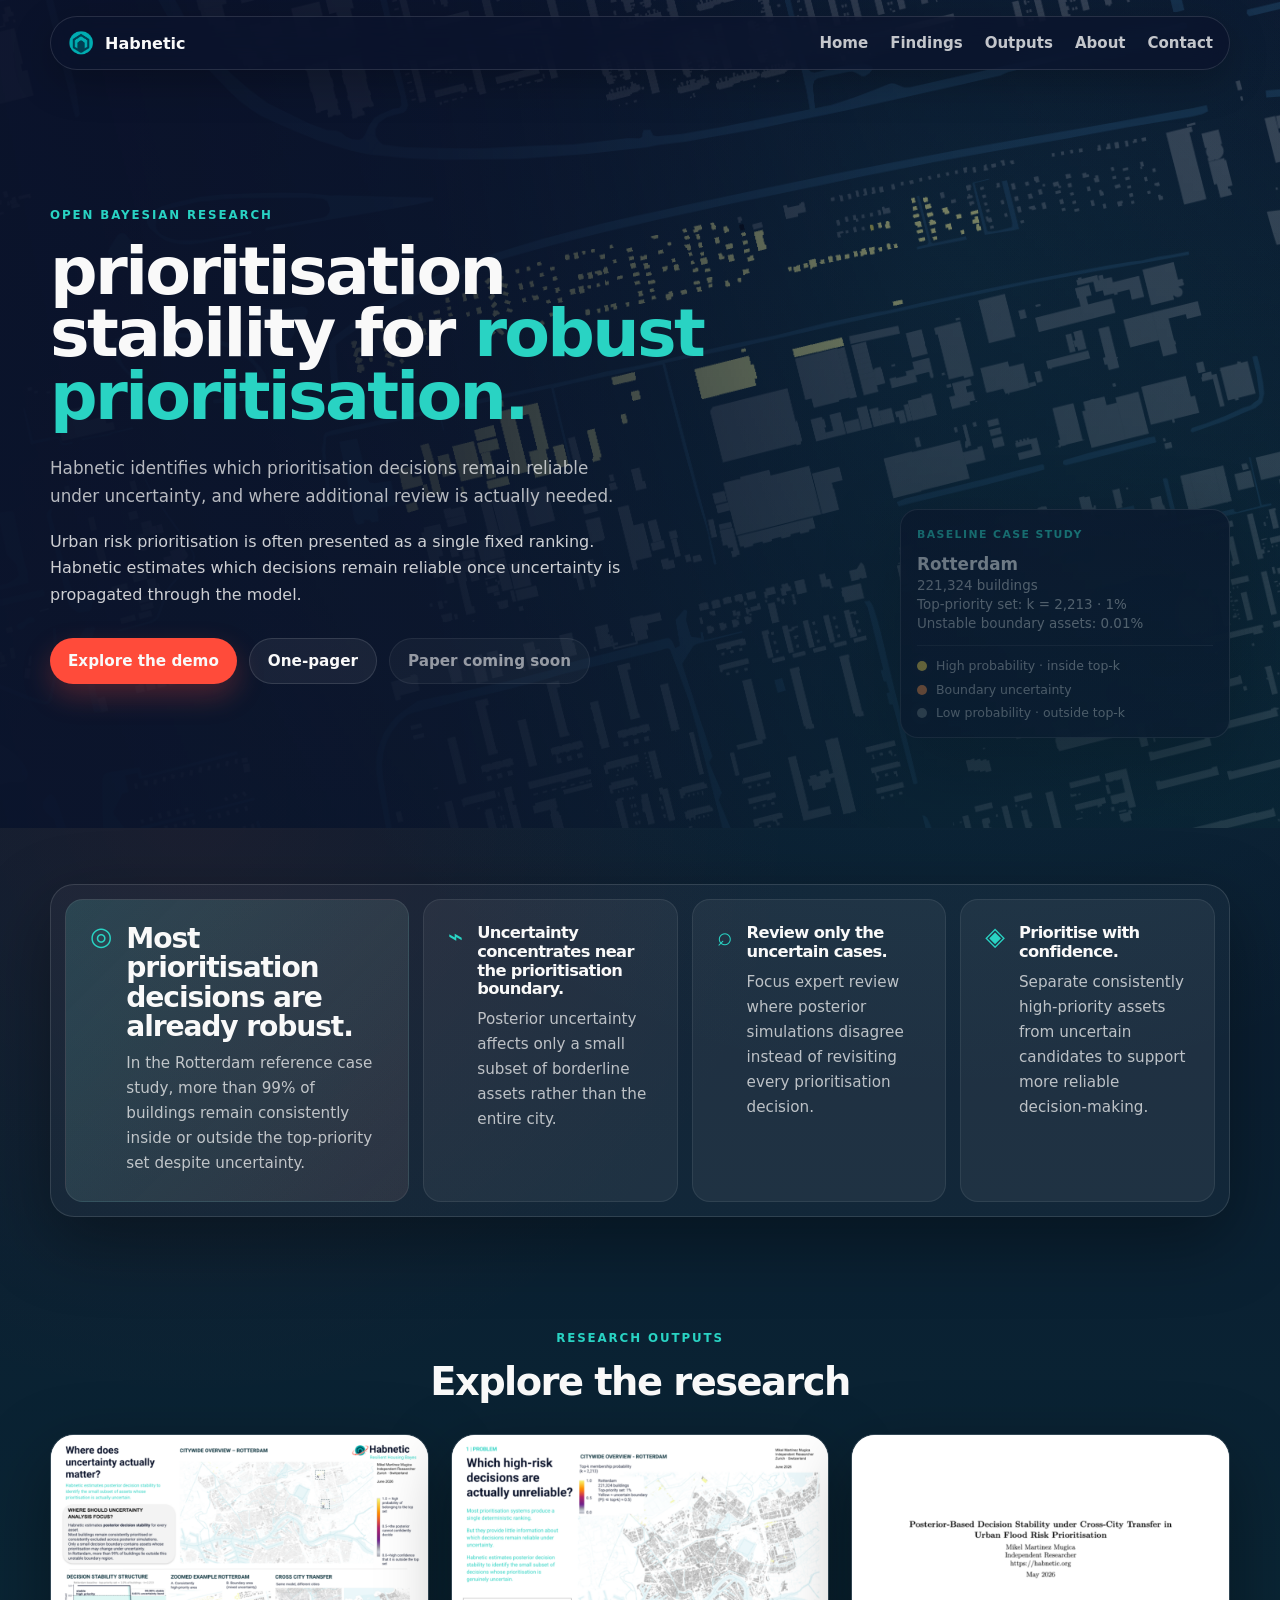
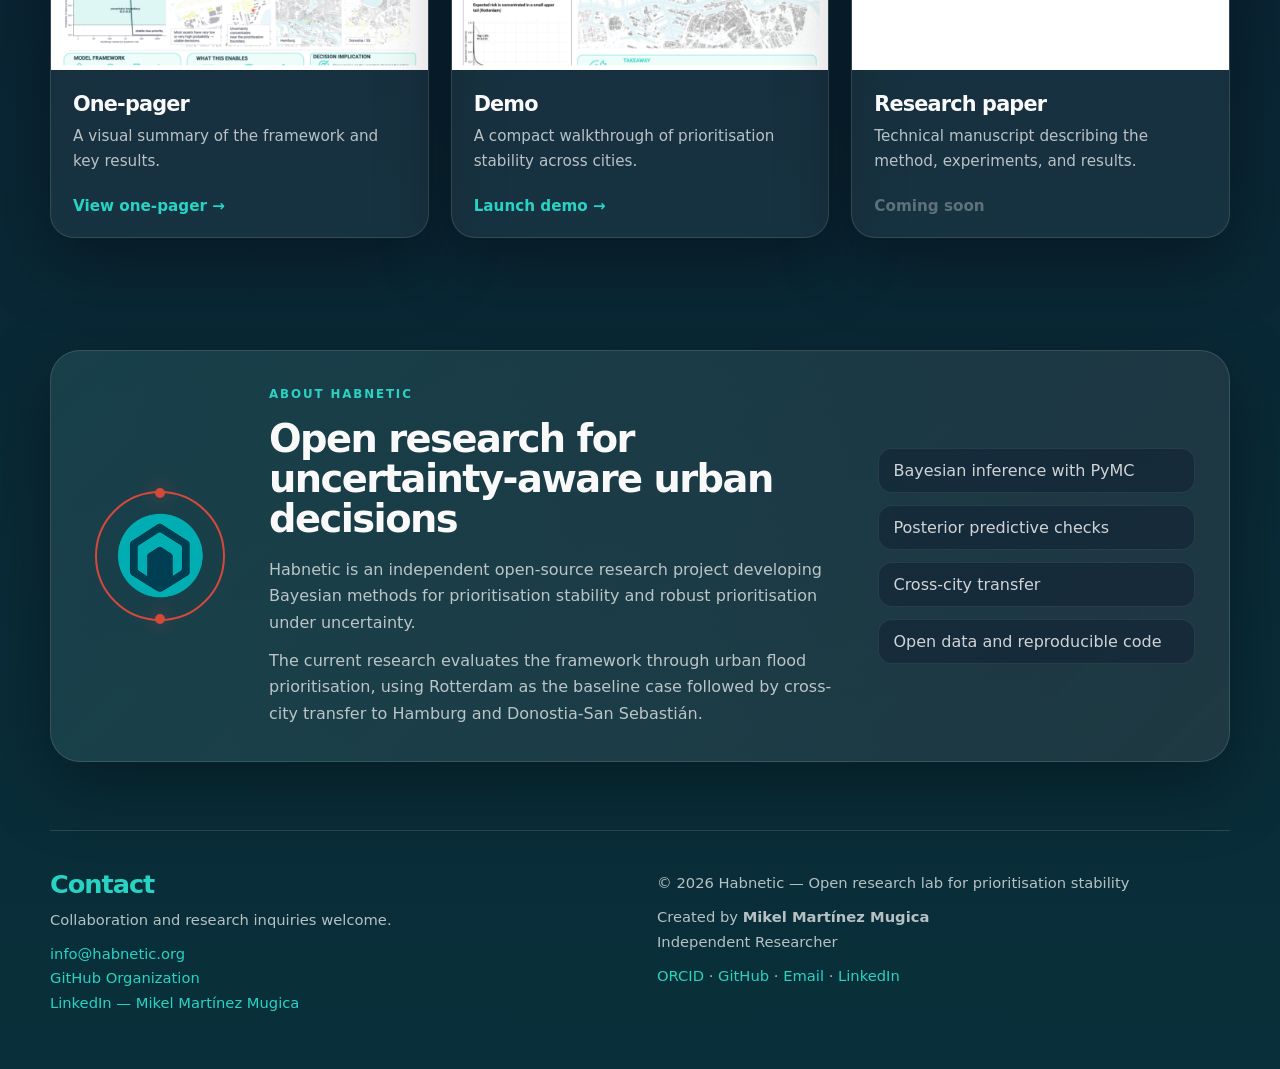
==== index.html @ fcca39a8 "update: microsoft clarity snippet" ====
<!DOCTYPE html>
<html lang="en">
<head>
  <meta charset="utf-8">
  <meta name="google-site-verification" content="OfWMRhAWWNQ1nZcVbK0dRLGUdzLj9I5eCcz_EuerePI" />
  <meta name="viewport" content="width=device-width, initial-scale=1">
  <title>Habnetic</title>

  <meta name="description" content="Habnetic is an independent open-source research project on prioritisation stability for robust, uncertainty-aware prioritisation.">
  <link rel="canonical" href="https://habnetic.org/">

  <meta property="og:title" content="Habnetic">
  <meta property="og:description" content="Making prioritisation robust to uncertainty.">
  <meta property="og:type" content="website">
  <meta property="og:url" content="https://habnetic.org/">
  <meta property="og:image" content="https://habnetic.org/assets/images/og-image.png">

  <meta name="twitter:card" content="summary_large_image">

  <link rel="icon" type="image/png" href="assets/images/favicon.png">
  <link rel="stylesheet" href="styles.css">
  <script type="text/javascript">
      (function(c,l,a,r,i,t,y){
          c[a]=c[a]||function(){(c[a].q=c[a].q||[]).push(arguments)};
          t=l.createElement(r);t.async=1;t.src="https://www.clarity.ms/tag/"+i;
          y=l.getElementsByTagName(r)[0];y.parentNode.insertBefore(t,y);
      })(window, document, "clarity", "script", "xjqiwto2h2");
  </script>
</head>

<body>
  <a class="skip-link" href="#main">Skip to content</a>

  <header class="site-header">
    <a class="brand" href="#home" aria-label="Habnetic home">
      <img src="assets/images/logo.png" alt="" class="brand-logo">
      <span>Habnetic</span>
    </a>

    <nav class="site-nav" aria-label="Primary navigation">
      <a href="#home">Home</a>
      <a href="#findings">Findings</a>
      <a href="#outputs">Outputs</a>
      <a href="#about">About</a>
      <a href="#contact">Contact</a>
    </nav>
  </header>

  <main id="main">
    <section id="home" class="hero">
      <div class="hero-content">
        <p class="eyebrow">Open Bayesian research</p>

        <h1>
          prioritisation stability for
          <span>robust prioritisation.</span>
        </h1>

        <p class="hero-subtitle">
          Habnetic identifies which prioritisation decisions remain reliable under uncertainty, and where additional review is actually needed.
        </p>

        <p class="hero-problem">
          Urban risk prioritisation is often presented as a single fixed ranking. Habnetic estimates which decisions remain reliable once uncertainty is propagated through the model.
        </p>

        <div class="hero-actions">
          <a class="btn btn-primary" href="assets/docs/habnetic_demo.pdf">Explore the demo</a>
          <a class="btn btn-secondary" href="assets/docs/habnetic_onepager.pdf">One-pager</a>
          <span class="btn btn-secondary btn-disabled">Paper coming soon</span>
        </div>
      </div>

      <div class="hero-visual" aria-label="Posterior top-k probability map">
        <img
          id="hero-map-a"
          class="hero-map is-active"
          src="assets/images/hero/rotterdam.png"
          alt="Rotterdam posterior top-k probability map"
        >
        <img
          id="hero-map-b"
          class="hero-map"
          src="assets/images/hero/hamburg.png"
          alt=""
          aria-hidden="true"
        >

        <div class="hero-info-card">
          <p class="hero-card-label">Baseline case study</p>

          <div class="hero-city-label">
            <strong id="hero-city">Rotterdam</strong>
            <span id="hero-buildings">221,324 buildings</span>
            <span id="hero-topk">Top-priority set: k = 2,213 · 1%</span>
            <span id="hero-boundary">Unstable boundary assets: 0.01%</span>
          </div>

          <div class="hero-legend" aria-label="Map legend">
            <div class="legend-row">
              <span class="legend-swatch legend-yellow"></span>
              <span>High probability · inside top-k</span>
            </div>
            <div class="legend-row">
              <span class="legend-swatch legend-orange"></span>
              <span>Boundary uncertainty</span>
            </div>
            <div class="legend-row">
              <span class="legend-swatch legend-grey"></span>
              <span>Low probability · outside top-k</span>
            </div>
          </div>
        </div>
      </div>
    </section>

    <section id="findings" class="section">
      <div class="findings-panel">
        <div class="finding finding-main">
          <span class="finding-icon">◎</span>
          <div>
            <h2>Most prioritisation decisions are already robust.</h2>
            <p>In the Rotterdam reference case study, more than 99% of buildings remain consistently inside or outside the top-priority set despite uncertainty.</p>
          </div>
        </div>

        <div class="finding">
          <span class="finding-icon">⌁</span>
          <div>
            <h3>Uncertainty concentrates near the prioritisation boundary.</h3>
            <p>Posterior uncertainty affects only a small subset of borderline assets rather than the entire city.</p>
          </div>
        </div>

        <div class="finding">
          <span class="finding-icon">⌕</span>
          <div>
            <h3>Review only the uncertain cases.</h3>
            <p>Focus expert review where posterior simulations disagree instead of revisiting every prioritisation decision.</p>
          </div>
        </div>

        <div class="finding">
          <span class="finding-icon">◈</span>
          <div>
            <h3>Prioritise with confidence.</h3>
            <p>Separate consistently high-priority assets from uncertain candidates to support more reliable decision-making.</p>
          </div>
        </div>
      </div>
    </section>

    <section id="outputs" class="section">
      <div class="section-heading">
        <p class="eyebrow">Research outputs</p>
        <h2>Explore the research</h2>
      </div>

      <div class="cards">
        <article class="card">
          <img src="assets/images/cards/onepager-preview.png" alt="One-pager preview">
          <div class="card-body">
            <h3>One-pager</h3>
            <p>A visual summary of the framework and key results.</p>
            <a href="assets/docs/habnetic_onepager.pdf">View one-pager →</a>
          </div>
        </article>

        <article class="card">
          <img src="assets/images/cards/demo-preview.png" alt="Demo preview">
          <div class="card-body">
            <h3>Demo</h3>
            <p>A compact walkthrough of prioritisation stability across cities.</p>
            <a href="assets/docs/habnetic_demo.pdf">Launch demo →</a>
          </div>
        </article>

        <article class="card">
          <img src="assets/images/cards/paper-preview.png" alt="Research paper preview">
          <div class="card-body">
            <h3>Research paper</h3>
            <p>Technical manuscript describing the method, experiments, and results.</p>
            <span class="card-disabled-link">Coming soon</span>
          </div>
        </article>
      </div>
    </section>

    <section id="about" class="section">
      <div class="about-panel">
        <div class="about-orbit" aria-hidden="true">
          <div class="orbit"></div>
          <img src="assets/images/logo.png" alt="" class="about-logo">
        </div>

        <div class="about-copy">
          <p class="eyebrow">About Habnetic</p>
          <h2>Open research for uncertainty-aware urban decisions</h2>
          <p>
            Habnetic is an independent open-source research project developing Bayesian
            methods for prioritisation stability and robust prioritisation under uncertainty.
          </p>
          <p>
            The current research evaluates the framework through urban flood prioritisation, using Rotterdam as the baseline case followed by cross-city transfer to Hamburg and Donostia-San Sebastián.
          </p>
        </div>

        <ul class="about-list">
          <li>Bayesian inference with PyMC</li>
          <li>Posterior predictive checks</li>
          <li>Cross-city transfer</li>
          <li>Open data and reproducible code</li>
        </ul>
      </div>
    </section>
  </main>

  <footer id="contact" class="site-footer">
    <div>
      <h2>Contact</h2>
      <p>Collaboration and research inquiries welcome.</p>
      <p>
        <a href="mailto:info@habnetic.org">info@habnetic.org</a><br>
        <a href="https://github.com/Habnetic" target="_blank" rel="noopener noreferrer">GitHub Organization</a><br>
        <a href="https://www.linkedin.com/in/mikel-martinez-6a2a9635/" target="_blank" rel="noopener noreferrer">LinkedIn — Mikel Martínez Mugica</a>
      </p>
    </div>

    <div>
  <p>© 2026 Habnetic — Open research lab for prioritisation stability</p>

  <p>
    Created by <strong>Mikel Martínez Mugica</strong><br>
    Independent Researcher
  </p>

  <p>
    <a href="https://orcid.org/0009-0006-5170-4405" target="_blank" rel="noopener noreferrer">ORCID</a> ·
    <a href="https://github.com/Habnetic" target="_blank" rel="noopener noreferrer">GitHub</a> ·
    <a href="mailto:info@habnetic.org">Email</a> ·
    <a href="https://www.linkedin.com/in/mikel-martinez-6a2a9635/" target="_blank" rel="noopener noreferrer">LinkedIn</a>
  </p>
</div>
  </footer>

  <script>
    const heroCities = [
      {
        city: "Rotterdam",
        image: "assets/images/hero/rotterdam.png",
        alt: "Rotterdam posterior top-k probability map",
        buildings: "221,324 buildings",
        topk: "Top-priority set: k = 2,213 · 1%",
        boundary: "Unstable boundary assets: 0.01%"
      },
      {
        city: "Hamburg",
        image: "assets/images/hero/hamburg.png",
        alt: "Hamburg posterior top-k probability map",
        buildings: "341,530 buildings",
        topk: "Top-priority set: k = 3,415 · 1%",
        boundary: "Unstable boundary assets: 0.02%"
      },
      {
        city: "Donostia-San Sebastián",
        image: "assets/images/hero/donostia.png",
        alt: "Donostia-San Sebastián posterior top-k probability map",
        buildings: "7,755 buildings",
        topk: "Top-priority set: k = 78 · 1%",
        boundary: "Unstable boundary assets: 0.17%"
      }
    ];

    const heroA = document.getElementById("hero-map-a");
    const heroB = document.getElementById("hero-map-b");
    const heroCard = document.querySelector(".hero-info-card");
    const heroCity = document.getElementById("hero-city");
    const heroBuildings = document.getElementById("hero-buildings");
    const heroTopk = document.getElementById("hero-topk");
    const heroBoundary = document.getElementById("hero-boundary");

    let currentHero = 0;
    let activeImage = heroA;
    let inactiveImage = heroB;

    function updateHero() {
      currentHero = (currentHero + 1) % heroCities.length;
      const next = heroCities[currentHero];

      inactiveImage.src = next.image;
      inactiveImage.alt = next.alt;

      heroCard.classList.add("is-fading");

      setTimeout(() => {
        heroCity.textContent = next.city;
        heroBuildings.textContent = next.buildings;
        heroTopk.textContent = next.topk;
        heroBoundary.textContent = next.boundary;

        heroCard.classList.remove("is-fading");
      }, 450);

      inactiveImage.classList.add("is-active");
      activeImage.classList.remove("is-active");

      const oldActive = activeImage;
      activeImage = inactiveImage;
      inactiveImage = oldActive;
    }

    setInterval(updateHero, 11000);
  </script>
</body>
</html>
---- styles.css ----
:root {
  --navy: #0b132b;
  --teal: #09303a;
  --turquoise: #29d3c3;
  --coral: #ff4b3a;
  --white: #f9f9f9;

  --muted: rgba(249, 249, 249, 0.72);
  --panel: rgba(249, 249, 249, 0.055);
  --panel-strong: rgba(249, 249, 249, 0.09);
  --border: rgba(249, 249, 249, 0.12);
  --shadow: 0 24px 70px rgba(0, 0, 0, 0.35);
  --radius: 24px;
  --max-width: 1180px;
}

* {
  box-sizing: border-box;
  margin: 0;
  padding: 0;
  scroll-behavior: smooth;
}

html {
  background: var(--navy);
}

body {
  font-family: system-ui, -apple-system, "Segoe UI", Roboto, sans-serif;
  background:
    radial-gradient(circle at 75% 10%, rgba(41, 211, 195, 0.12), transparent 32%),
    radial-gradient(circle at 15% 30%, rgba(255, 75, 58, 0.07), transparent 28%),
    linear-gradient(180deg, var(--navy) 0%, var(--teal) 100%);
  color: var(--white);
  overflow-x: hidden;
}

img {
  max-width: 100%;
  display: block;
}

a {
  color: inherit;
  text-decoration: none;
}

.skip-link {
  position: absolute;
  left: -999px;
  top: 10px;
  z-index: 200;
  padding: 8px 12px;
  color: var(--white);
  background: rgba(11, 19, 43, 0.95);
  border: 1px solid var(--border);
  border-radius: 8px;
}

.skip-link:focus {
  left: 10px;
}

/* HEADER */

.site-header {
  position: fixed;
  inset: 0 0 auto 0;
  z-index: 100;
  width: min(calc(100% - 32px), var(--max-width));
  margin: 16px auto 0;
  padding: 12px 16px;
  display: flex;
  align-items: center;
  justify-content: space-between;
  background: rgba(11, 19, 43, 0.72);
  border: 1px solid var(--border);
  border-radius: 999px;
  backdrop-filter: blur(14px);
  box-shadow: 0 12px 40px rgba(0, 0, 0, 0.24);
}

.brand {
  display: inline-flex;
  align-items: center;
  gap: 10px;
  font-weight: 750;
}

.brand-logo {
  width: 28px;
  height: 28px;
}

.site-nav {
  display: flex;
  align-items: center;
  gap: 22px;
}

.site-nav a {
  color: rgba(249, 249, 249, 0.78);
  font-size: 0.94rem;
  font-weight: 650;
}

.site-nav a:hover {
  color: var(--turquoise);
}

/* GENERAL */

.section {
  width: min(calc(100% - 40px), var(--max-width));
  margin: 0 auto;
  padding: 56px 0;
  scroll-margin-top: 100px;
}

.section-heading {
  width: 100%;
  max-width: 760px;
  margin: 0 auto 32px;
  text-align: center;
}

.eyebrow {
  margin-bottom: 14px;
  color: var(--turquoise);
  text-transform: uppercase;
  letter-spacing: 0.16em;
  font-size: 0.74rem;
  font-weight: 800;
}

h1,
h2,
h3 {
  letter-spacing: -0.04em;
}

h2 {
  font-size: clamp(2rem, 3vw, 3.2rem);
  line-height: 1.04;
}

p {
  color: var(--muted);
  line-height: 1.65;
}

/* HERO */

.hero {
  position: relative;
  width: 100%;
  min-height: 92vh;
  padding: 132px max(40px, calc((100vw - var(--max-width)) / 2)) 70px;
  display: flex;
  align-items: center;
  overflow: hidden;
}

.hero::after {
  content: "";
  position: absolute;
  inset: 0;
  z-index: 1;
  background:
    linear-gradient(
      90deg,
      rgba(11, 19, 43, 0.92) 0%,
      rgba(11, 19, 43, 0.80) 34%,
      rgba(11, 19, 43, 0.34) 70%,
      rgba(11, 19, 43, 0.18) 100%
    ),
    linear-gradient(
      180deg,
      rgba(11, 19, 43, 0.14),
      rgba(9, 48, 58, 0.54)
    );
}

.hero-content {
  position: relative;
  z-index: 2;
  max-width: 720px;
}

.hero h1 {
  margin-bottom: 28px;
  color: var(--white);
  font-size: clamp(2.8rem, 5.2vw, 5.8rem);
  line-height: 0.94;
}

.hero h1 span {
  color: var(--turquoise);
}

.hero-subtitle {
  max-width: 590px;
  margin-bottom: 30px;
  font-size: clamp(1.05rem, 1.3vw, 1.22rem);
}

.hero-actions {
  display: flex;
  flex-wrap: wrap;
  gap: 12px;
}

.hero-visual {
  position: absolute;
  inset: 0;
  z-index: 0;
}

.hero-map {
  position: absolute;
  inset: 0;
  width: 100%;
  height: 100%;
  object-fit: cover;
  object-position: 70% center;
  opacity: 0;
  transform: scale(0.98);
  filter: saturate(1.05) contrast(1.05);
  transition:
    opacity 1.4s ease,
    transform 11s linear;
}

.hero-map.is-active {
  opacity: 0.86;
  transform: scale(1.07);
}

.hero-info-card {
  position: absolute;
  right: max(32px, calc((100vw - var(--max-width)) / 2));
  bottom: 90px;
  z-index: 2;
  width: min(330px, calc(100vw - 64px));
  padding: 16px;
  display: grid;
  gap: 14px;
  background: rgba(11, 19, 43, 0.92);
  border: 1px solid rgba(249, 249, 249, 0.18);
  border-radius: 18px;
  backdrop-filter: blur(16px);
  box-shadow: var(--shadow);
  opacity: 1;
  transition: opacity 0.45s ease, transform 0.45s ease;
}

.hero-info-card.is-fading {
  opacity: 0;
  transform: translateY(6px);
}

.hero-city-label {
  display: grid;
  gap: 4px;
}

.hero-city-label strong {
  color: var(--white);
  font-size: 1.05rem;
}

.hero-city-label span {
  color: var(--muted);
  font-size: 0.84rem;
}

.hero-legend {
  display: grid;
  gap: 8px;
  padding-top: 12px;
  border-top: 1px solid rgba(249, 249, 249, 0.11);
}

.legend-row {
  display: flex;
  align-items: center;
  gap: 9px;
  color: rgba(249, 249, 249, 0.72);
  font-size: 0.78rem;
  line-height: 1.25;
}

.legend-swatch {
  width: 10px;
  height: 10px;
  flex: 0 0 auto;
  border-radius: 999px;
  box-shadow: 0 0 14px rgba(255, 255, 255, 0.10);
}

.legend-yellow {
  background: #ffd84a;
}

.legend-orange {
  background: #ff8c42;
}

.legend-grey {
  background: #6a717a;
}

/* BUTTONS */

.btn {
  display: inline-flex;
  align-items: center;
  justify-content: center;
  min-height: 46px;
  padding: 0 18px;
  border-radius: 999px;
  font-weight: 750;
  font-size: 0.95rem;
  transition: transform 0.2s ease, border-color 0.2s ease, background 0.2s ease;
}

.btn:hover {
  transform: translateY(-2px);
}

.btn-primary {
  color: var(--white);
  background: var(--coral);
  box-shadow: 0 12px 28px rgba(255, 75, 58, 0.26);
}

.btn-secondary {
  color: var(--white);
  background: rgba(249, 249, 249, 0.06);
  border: 1px solid var(--border);
}

.btn-secondary:hover {
  background: rgba(41, 211, 195, 0.08);
  border-color: rgba(41, 211, 195, 0.45);
}

.btn-disabled,
.card-disabled-link {
  cursor: not-allowed;
  opacity: 0.58;
}

.btn-disabled:hover {
  transform: none;
}

/* FINDINGS */

.findings-panel {
  display: grid;
  grid-template-columns: 1.35fr repeat(3, 1fr);
  gap: 14px;
  padding: 14px;
  background: rgba(249, 249, 249, 0.035);
  border: 1px solid var(--border);
  border-radius: var(--radius);
  box-shadow: var(--shadow);
}

.finding {
  display: flex;
  align-items: flex-start;
  gap: 14px;
  min-height: 160px;
  padding: 24px;
  background: var(--panel);
  border: 1px solid rgba(249, 249, 249, 0.075);
  border-radius: 18px;
}

.finding-main {
  background:
    linear-gradient(135deg, rgba(41, 211, 195, 0.12), rgba(255, 75, 58, 0.045)),
    var(--panel);
}

.finding-icon {
  flex: 0 0 auto;
  color: var(--turquoise);
  font-size: 1.6rem;
  line-height: 1;
}

.finding h2 {
  margin-bottom: 10px;
  font-size: clamp(1.65rem, 2.2vw, 2.45rem);
}

.finding h3 {
  margin-bottom: 8px;
  color: var(--white);
  font-size: 1.02rem;
  line-height: 1.15;
}

.finding p {
  font-size: 0.95rem;
}

/* OUTPUT CARDS */

.cards {
  display: grid;
  grid-template-columns: repeat(3, 1fr);
  gap: 22px;
  width: 100%;
}

.card {
  overflow: hidden;
  background: var(--panel);
  border: 1px solid var(--border);
  border-radius: var(--radius);
  box-shadow: var(--shadow);
  transition: transform 0.22s ease, border-color 0.22s ease, background 0.22s ease;
}

.card:hover {
  transform: translateY(-6px);
  background: var(--panel-strong);
  border-color: rgba(41, 211, 195, 0.38);
}

.card img {
  width: 100%;
  aspect-ratio: 16 / 10;
  object-fit: cover;
  object-position: center;
  background: var(--white);
  border-bottom: 1px solid var(--border);
}

.card-body {
  padding: 22px;
}

.card h3 {
  margin-bottom: 8px;
  font-size: 1.3rem;
}

.card p {
  min-height: 54px;
  margin-bottom: 18px;
  font-size: 0.95rem;
}

.card a,
.card-disabled-link {
  display: inline-flex;
  color: var(--turquoise);
  font-weight: 750;
  font-size: 0.95rem;
}

.card a:hover {
  color: var(--white);
}

.card-disabled-link {
  color: rgba(249, 249, 249, 0.55);
}

/* ABOUT */

.about-panel {
  display: grid;
  grid-template-columns: 150px minmax(0, 1fr) minmax(260px, 0.55fr);
  gap: 34px;
  align-items: center;
  padding: 34px;
  background:
    linear-gradient(135deg, rgba(41, 211, 195, 0.075), rgba(255, 75, 58, 0.035)),
    var(--panel);
  border: 1px solid var(--border);
  border-radius: calc(var(--radius) + 6px);
  box-shadow: var(--shadow);
}

.about-copy h2 {
  margin-bottom: 18px;
}

.about-copy p + p {
  margin-top: 12px;
}

.about-list {
  display: grid;
  gap: 12px;
  list-style: none;
}

.about-list li {
  padding: 12px 14px;
  color: rgba(249, 249, 249, 0.82);
  background: rgba(11, 19, 43, 0.34);
  border: 1px solid rgba(249, 249, 249, 0.08);
  border-radius: 14px;
}

/* ORBIT LOGO */

.about-orbit {
  position: relative;
  width: 130px;
  aspect-ratio: 1 / 1;
  justify-self: center;
}

.orbit {
  position: absolute;
  inset: 0;
  border: 2px solid var(--coral);
  border-radius: 50%;
  animation: spin 22s linear infinite;
  opacity: 0.82;
}

.orbit::before,
.orbit::after {
  content: "";
  position: absolute;
  width: 10px;
  height: 10px;
  background: var(--coral);
  border-radius: 50%;
  box-shadow: 0 0 18px rgba(255, 75, 58, 0.65);
}

.orbit::before {
  top: -5px;
  left: 50%;
  transform: translateX(-50%);
}

.orbit::after {
  bottom: -5px;
  right: 50%;
  transform: translateX(50%);
}

.about-logo {
  width: 78%;
  position: absolute;
  top: 50%;
  left: 50%;
  transform: translate(-50%, -50%);
}

/* FOOTER */

.site-footer {
  width: min(calc(100% - 40px), var(--max-width));
  margin: 12px auto 0;
  padding: 40px 0 54px;
  display: grid;
  grid-template-columns: 1fr 1fr;
  gap: 34px;
  border-top: 1px solid var(--border);
  color: rgba(249, 249, 249, 0.66);
  font-size: 0.92rem;
}

.site-footer h2 {
  margin-bottom: 10px;
  color: var(--turquoise);
  font-size: 1.6rem;
}

.site-footer p + p {
  margin-top: 10px;
}

.site-footer a {
  color: var(--turquoise);
}

.site-footer a:hover {
  color: var(--white);
}

/* ANIMATION */

@keyframes spin {
  from { transform: rotate(0deg); }
  to { transform: rotate(360deg); }
}

/* REDUCED MOTION */

@media (prefers-reduced-motion: reduce) {
  * {
    scroll-behavior: auto;
  }

  .orbit,
  .btn,
  .card,
  .hero-visual img {
    animation: none;
    transition: none;
  }
}

/* TABLET */

@media (max-width: 980px) {
  .site-header {
    border-radius: 24px;
  }

  .site-nav {
    gap: 14px;
  }

  .hero {
    min-height: 92vh;
    padding-top: 132px;
  }

  .hero-content {
    max-width: 760px;
  }

  .findings-panel,
  .cards,
  .about-panel,
  .site-footer {
    grid-template-columns: 1fr;
  }

  .finding {
    min-height: auto;
  }

  .about-panel {
    align-items: start;
  }

  .about-orbit {
    justify-self: start;
  }

  .hero-info-card {
    right: 28px;
  }
}

/* MOBILE */

@media (max-width: 720px) {
  .site-header {
    position: absolute;
    width: calc(100% - 20px);
    margin-top: 10px;
    padding: 10px 12px;
    justify-content: center;
    border-radius: 999px;
  }

  .brand {
    display: none;
  }

  .site-nav {
    width: 100%;
    display: flex;
    flex-wrap: nowrap;
    justify-content: space-between;
    gap: 0;
  }

  .site-nav a {
    font-size: 0.76rem;
    font-weight: 750;
    white-space: nowrap;
  }

  .hero {
    min-height: 100vh;
    padding: 108px 20px 48px;
    align-items: center;
  }

  .hero::after {
    background:
      linear-gradient(
        180deg,
        rgba(11, 19, 43, 0.94) 0%,
        rgba(11, 19, 43, 0.86) 43%,
        rgba(9, 48, 58, 0.88) 100%
      );
  }

  .hero h1 {
    font-size: clamp(2.15rem, 10.8vw, 3.7rem);
    line-height: 0.98;
  }

  .hero-subtitle {
    font-size: 1rem;
  }

  .hero-actions {
    align-items: stretch;
  }

  .btn {
    width: 100%;
  }

  .hero-map {
    object-position: 66% center;
  }

  .hero-map.is-active {
    opacity: 0.58;
  }

  .hero-info-card {
    display: none;
  }

  .section {
    width: min(calc(100% - 28px), var(--max-width));
    padding: 46px 0;
  }

  .section-heading {
    margin-bottom: 22px;
    text-align: left;
  }

  .findings-panel {
    gap: 10px;
    padding: 10px;
  }

  .finding {
    min-height: auto;
    padding: 18px;
  }

  .finding h2 {
    font-size: clamp(1.5rem, 8vw, 2rem);
  }

  .finding h3 {
    font-size: 1rem;
  }

  .cards {
    gap: 16px;
  }

  .card img {
    aspect-ratio: 16 / 9;
    object-fit: cover;
  }

  .card-body {
    padding: 18px;
  }

  .card p {
    min-height: auto;
  }

  .about-panel {
    padding: 22px;
    gap: 22px;
  }

  .about-orbit {
    width: 110px;
  }

  .site-footer {
    width: min(calc(100% - 28px), var(--max-width));
    grid-template-columns: 1fr;
    padding-bottom: 40px;
  }
}

.hero-problem {
  max-width: 620px;
  margin: -12px 0 30px;
  color: rgba(249, 249, 249, 0.82);
  font-size: 1rem;
}

.hero-card-label {
  margin-bottom: -4px;
  color: var(--turquoise);
  text-transform: uppercase;
  letter-spacing: 0.13em;
  font-size: 0.68rem;
  font-weight: 800;
}
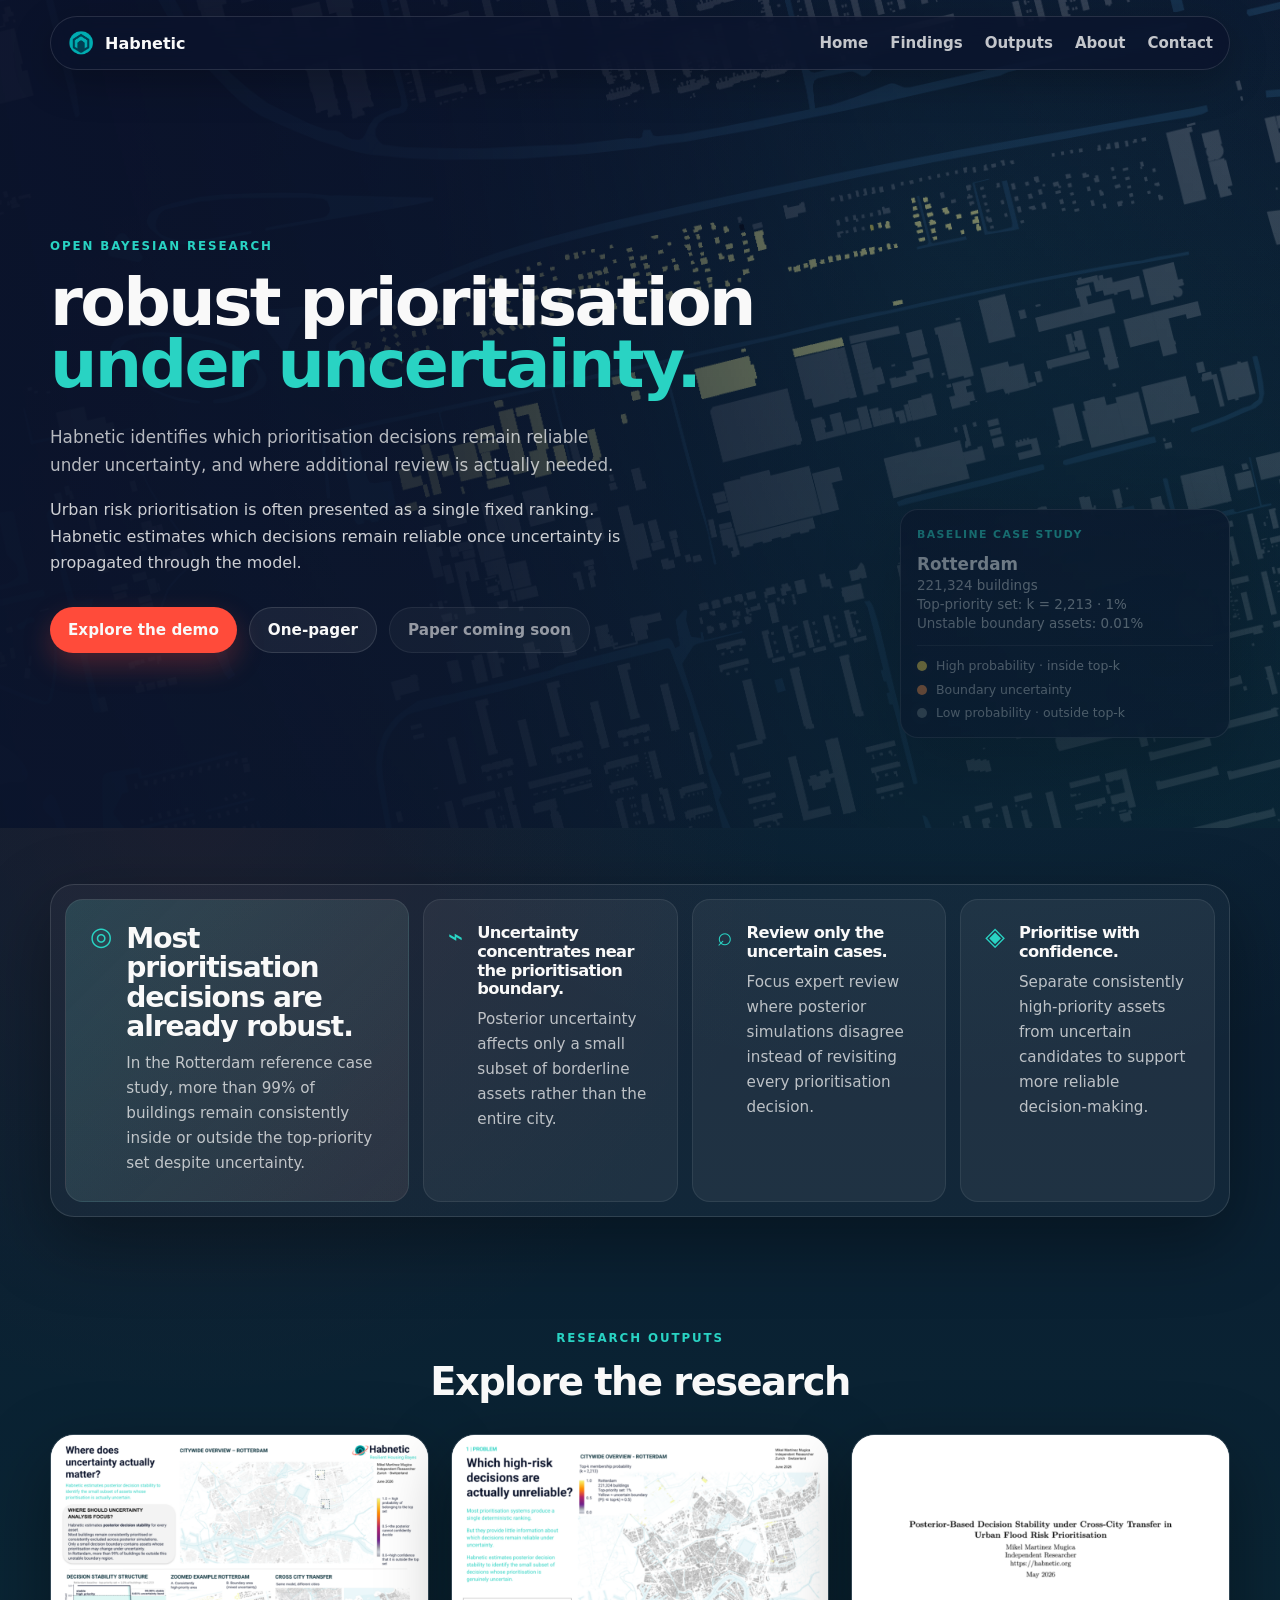
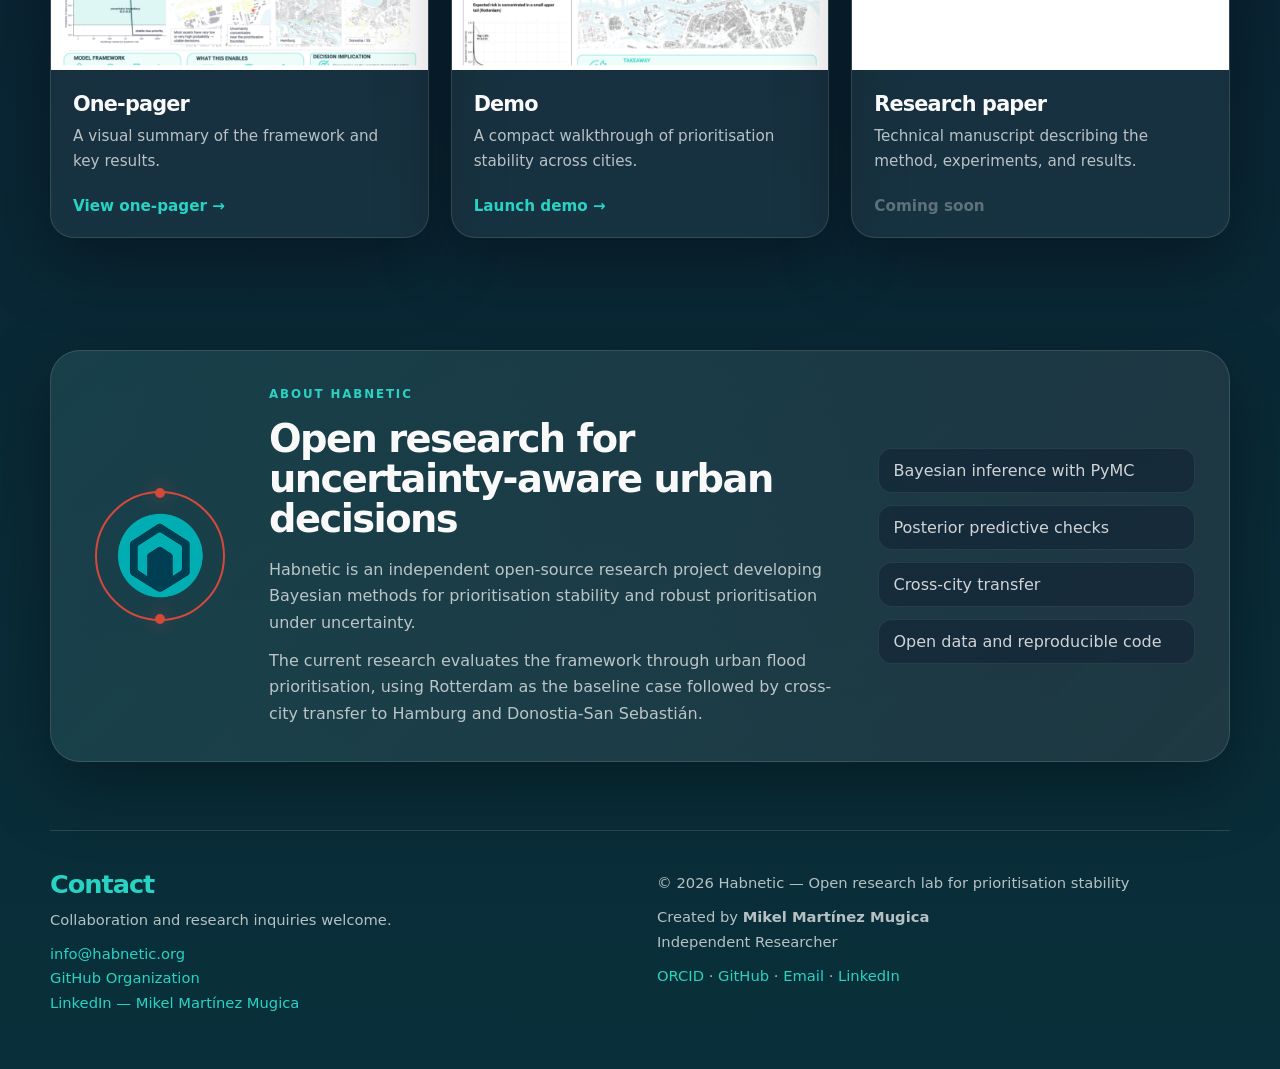
==== commit 313434c3: "Merge branch 'main' of https://github.com/Habnetic/habnetic.github.io" ====
--- a/index.html
+++ b/index.html
@@ -52,8 +52,8 @@
         <p class="eyebrow">Open Bayesian research</p>
 
         <h1>
-          prioritisation stability for
-          <span>robust prioritisation.</span>
+          robust prioritisation
+          <span>under uncertainty.</span>
         </h1>
 
         <p class="hero-subtitle">
@@ -312,4 +312,4 @@
     setInterval(updateHero, 11000);
   </script>
 </body>
-</html>+</html>
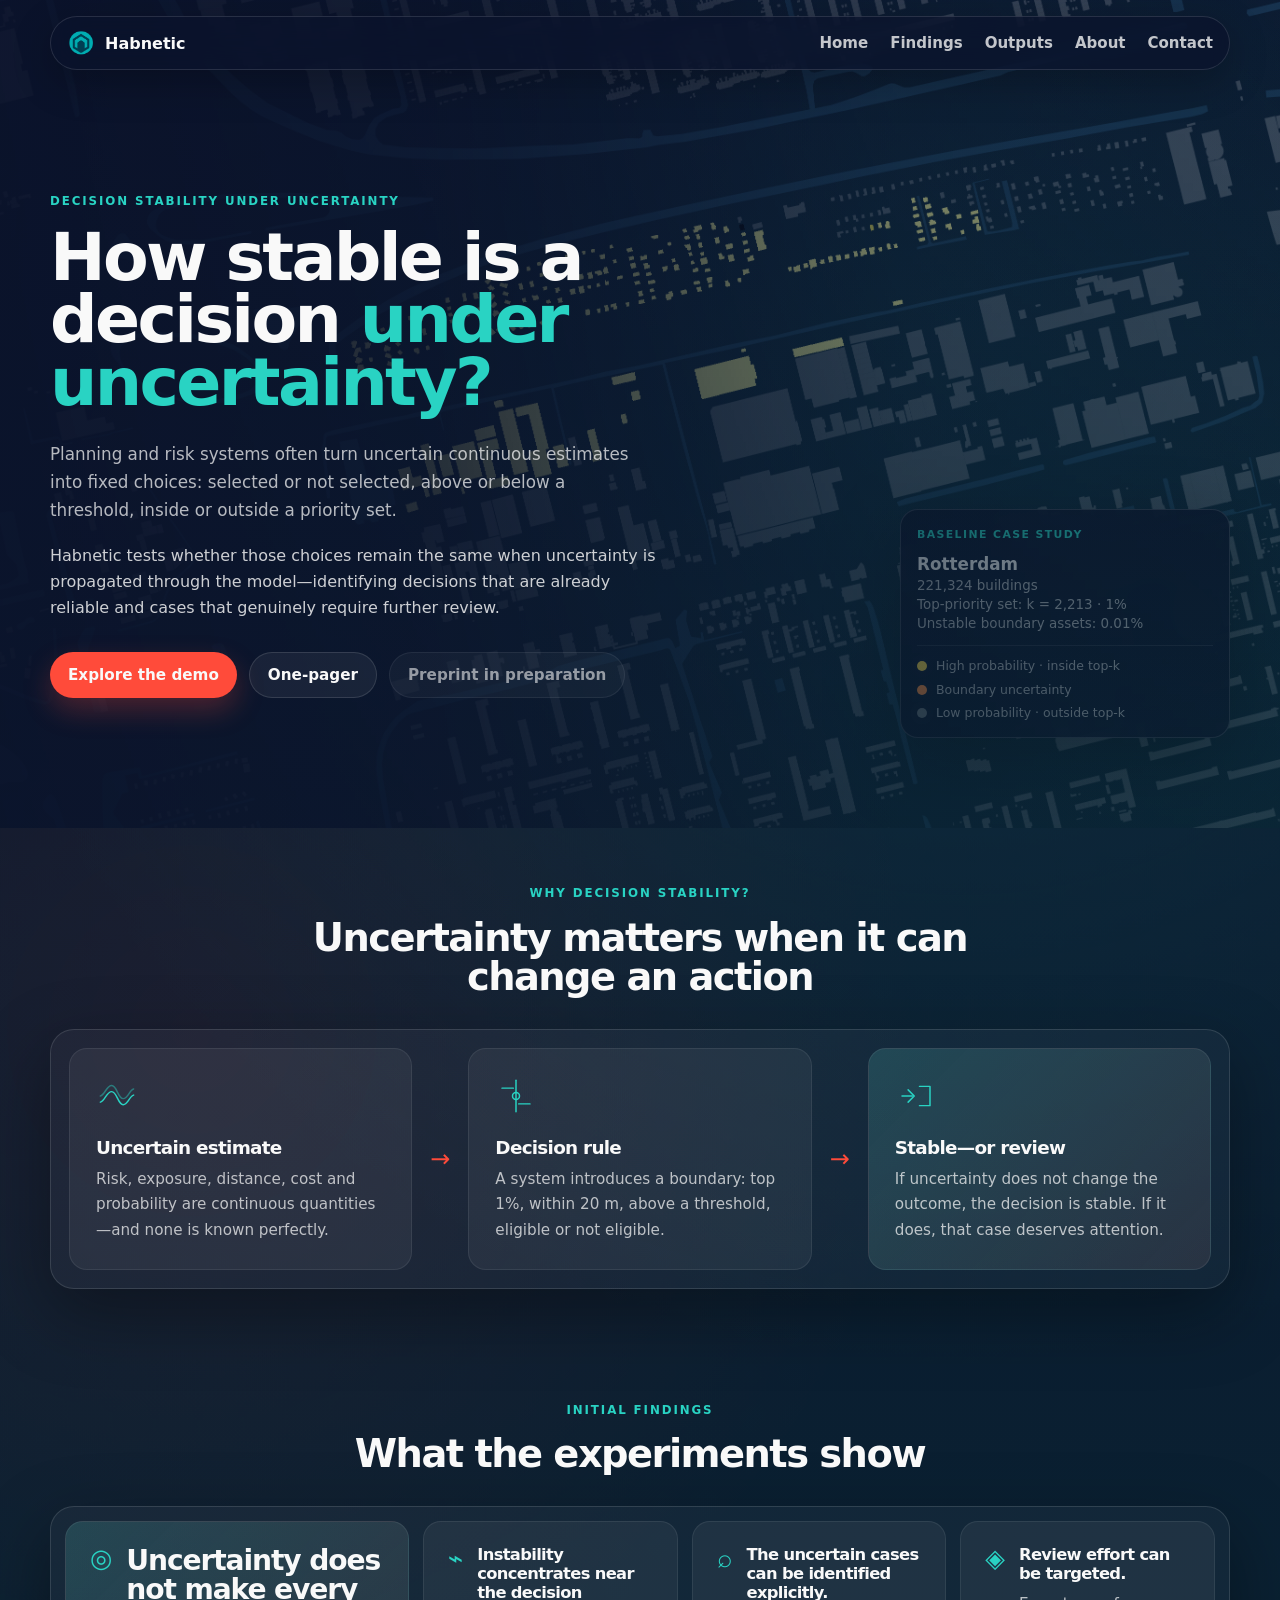
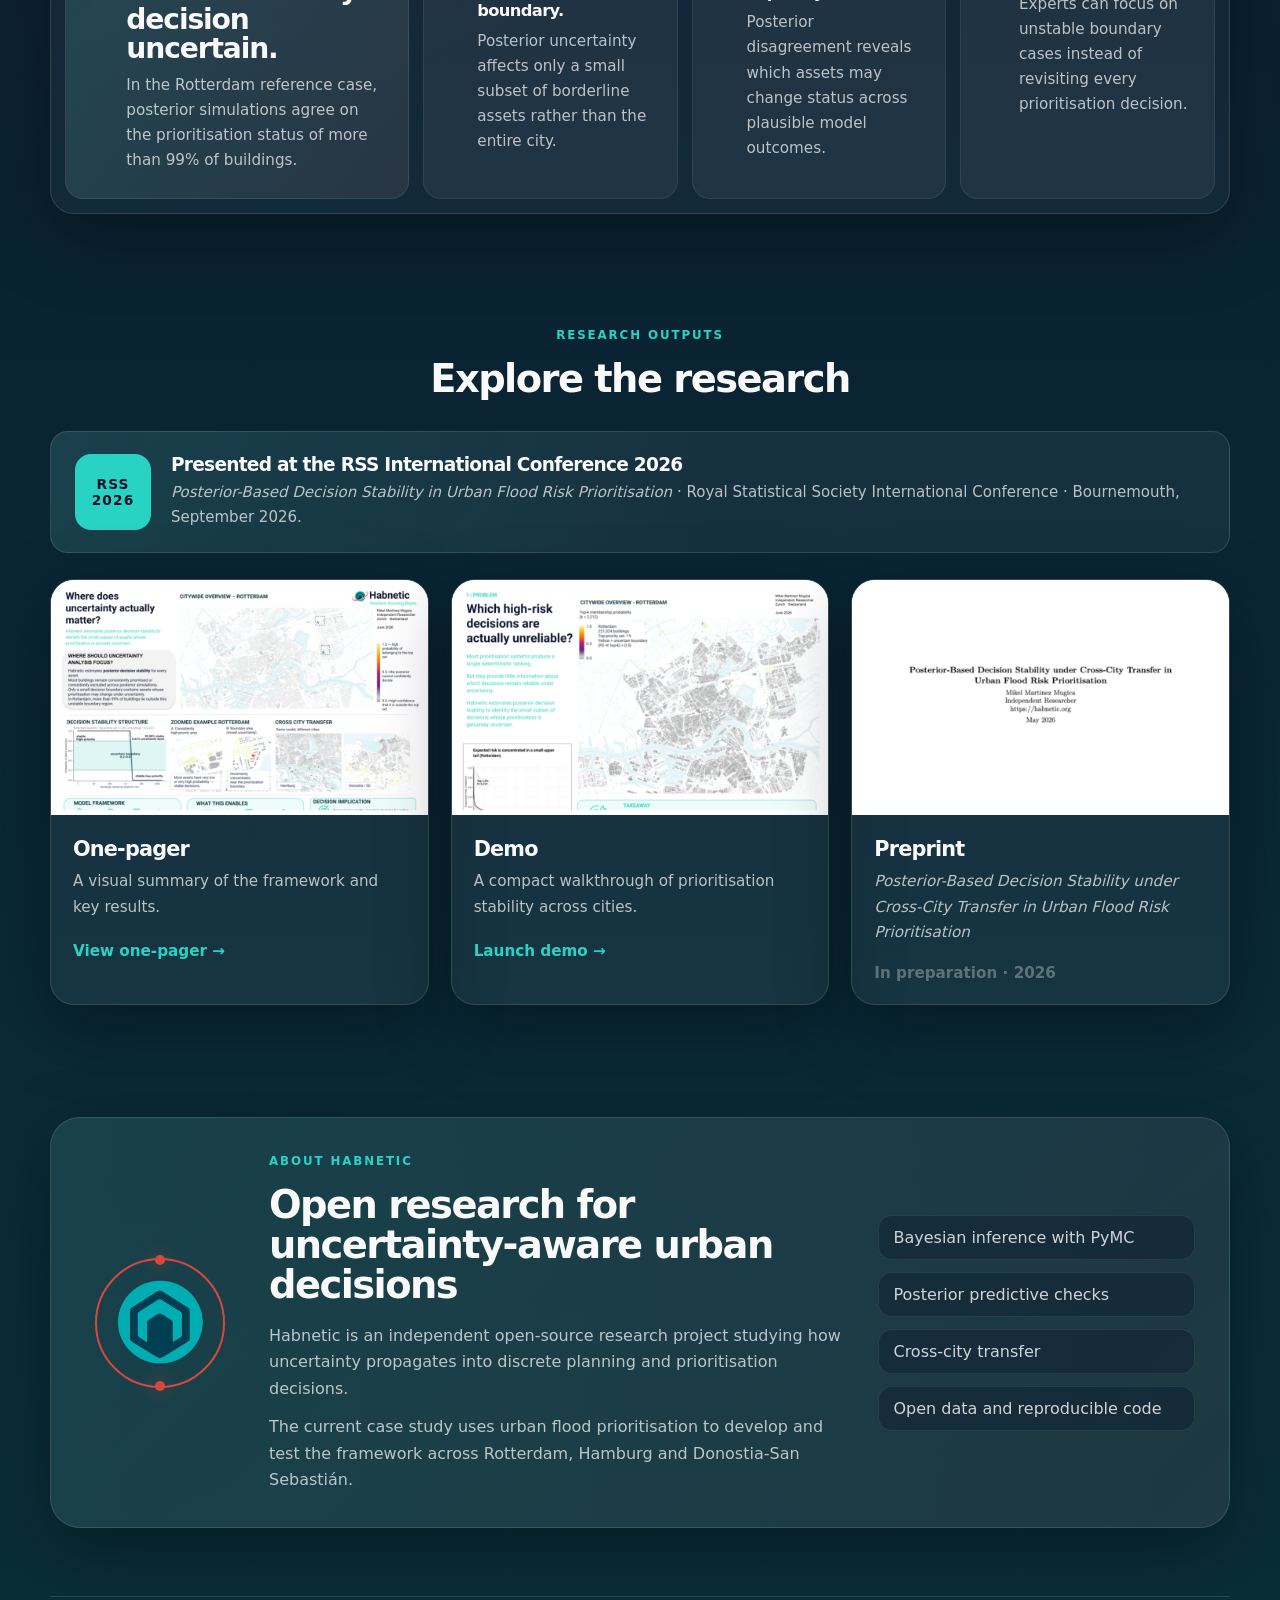
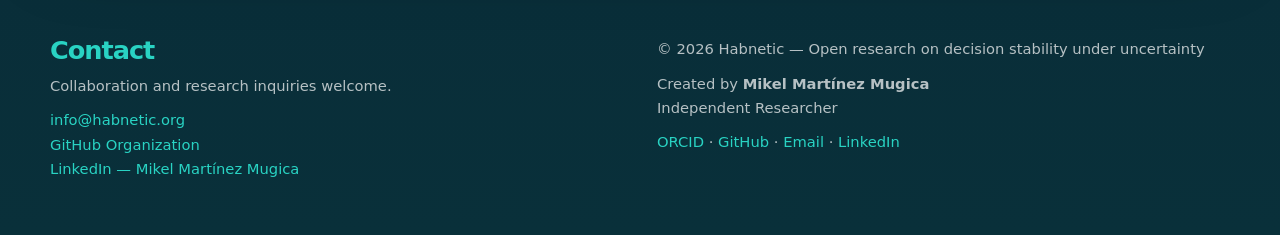
==== commit 6de53c08: "update webpage after RSS" ====
--- a/index.html
+++ b/index.html
@@ -4,13 +4,13 @@
   <meta charset="utf-8">
   <meta name="google-site-verification" content="OfWMRhAWWNQ1nZcVbK0dRLGUdzLj9I5eCcz_EuerePI" />
   <meta name="viewport" content="width=device-width, initial-scale=1">
-  <title>Habnetic</title>
-
-  <meta name="description" content="Habnetic is an independent open-source research project on prioritisation stability for robust, uncertainty-aware prioritisation.">
+  <title>Habnetic — Decision stability under uncertainty</title>
+
+  <meta name="description" content="Habnetic studies how uncertainty propagates into discrete planning and prioritisation decisions, using urban flood risk as its current case study.">
   <link rel="canonical" href="https://habnetic.org/">
 
-  <meta property="og:title" content="Habnetic">
-  <meta property="og:description" content="Making prioritisation robust to uncertainty.">
+  <meta property="og:title" content="Habnetic — Decision stability under uncertainty">
+  <meta property="og:description" content="How stable is a decision when uncertainty reaches the decision rule?">
   <meta property="og:type" content="website">
   <meta property="og:url" content="https://habnetic.org/">
   <meta property="og:image" content="https://habnetic.org/assets/images/og-image.png">
@@ -19,6 +19,139 @@
 
   <link rel="icon" type="image/png" href="assets/images/favicon.png">
   <link rel="stylesheet" href="styles.css">
+  <style>
+    /* Decision-stability explainer */
+    .decision-panel {
+      display: grid;
+      grid-template-columns: 1fr auto 1fr auto 1fr;
+      gap: 18px;
+      align-items: stretch;
+      padding: 18px;
+      background: rgba(249, 249, 249, 0.035);
+      border: 1px solid var(--border);
+      border-radius: var(--radius);
+      box-shadow: var(--shadow);
+    }
+
+    .decision-step {
+      padding: 26px;
+      background: var(--panel);
+      border: 1px solid rgba(249, 249, 249, 0.075);
+      border-radius: 18px;
+    }
+
+    .decision-step:last-of-type {
+      background:
+        linear-gradient(135deg, rgba(41, 211, 195, 0.12), rgba(255, 75, 58, 0.045)),
+        var(--panel);
+    }
+
+    .decision-icon {
+      width: 42px;
+      height: 42px;
+      margin-bottom: 20px;
+      color: var(--turquoise);
+    }
+
+    .decision-icon svg {
+      width: 100%;
+      height: 100%;
+      fill: none;
+      stroke: currentColor;
+      stroke-linecap: round;
+      stroke-linejoin: round;
+      stroke-width: 1.7;
+    }
+
+    .decision-step h3 {
+      margin-bottom: 9px;
+      color: var(--white);
+      font-size: 1.15rem;
+    }
+
+    .decision-step p {
+      font-size: 0.95rem;
+    }
+
+    .decision-arrow {
+      align-self: center;
+      color: var(--coral);
+      font-size: 1.5rem;
+    }
+
+    /* Conference reference: evidence, not decoration */
+    .conference-note {
+      display: grid;
+      grid-template-columns: auto 1fr;
+      gap: 20px;
+      align-items: center;
+      margin-bottom: 26px;
+      padding: 22px 24px;
+      background:
+        linear-gradient(120deg, rgba(41, 211, 195, 0.10), transparent 58%),
+        var(--panel);
+      border: 1px solid var(--border);
+      border-radius: 18px;
+    }
+
+    .conference-badge {
+      display: inline-grid;
+      place-items: center;
+      min-width: 76px;
+      min-height: 76px;
+      padding: 10px;
+      color: var(--navy);
+      background: var(--turquoise);
+      border-radius: 16px;
+      font-size: 0.86rem;
+      font-weight: 850;
+      letter-spacing: 0.08em;
+      text-align: center;
+    }
+
+    .conference-note h3 {
+      margin-bottom: 5px;
+      color: var(--white);
+      font-size: 1.16rem;
+    }
+
+    .conference-note p {
+      font-size: 0.94rem;
+    }
+
+    @media (max-width: 980px) {
+      .decision-panel {
+        grid-template-columns: 1fr;
+      }
+
+      .decision-arrow {
+        justify-self: center;
+        transform: rotate(90deg);
+      }
+    }
+
+    @media (max-width: 720px) {
+      .decision-panel {
+        gap: 10px;
+        padding: 10px;
+      }
+
+      .decision-step {
+        padding: 20px;
+      }
+
+      .conference-note {
+        grid-template-columns: 1fr;
+        padding: 20px;
+      }
+
+      .conference-badge {
+        min-width: 0;
+        min-height: 0;
+        justify-self: start;
+      }
+    }
+  </style>
   <script type="text/javascript">
       (function(c,l,a,r,i,t,y){
           c[a]=c[a]||function(){(c[a].q=c[a].q||[]).push(arguments)};
@@ -49,25 +182,25 @@
   <main id="main">
     <section id="home" class="hero">
       <div class="hero-content">
-        <p class="eyebrow">Open Bayesian research</p>
+        <p class="eyebrow">Decision stability under uncertainty</p>
 
         <h1>
-          robust prioritisation
-          <span>under uncertainty.</span>
+          How stable is a decision
+          <span>under uncertainty?</span>
         </h1>
 
         <p class="hero-subtitle">
-          Habnetic identifies which prioritisation decisions remain reliable under uncertainty, and where additional review is actually needed.
+          Planning and risk systems often turn uncertain continuous estimates into fixed choices: selected or not selected, above or below a threshold, inside or outside a priority set.
         </p>
 
         <p class="hero-problem">
-          Urban risk prioritisation is often presented as a single fixed ranking. Habnetic estimates which decisions remain reliable once uncertainty is propagated through the model.
+          Habnetic tests whether those choices remain the same when uncertainty is propagated through the model—identifying decisions that are already reliable and cases that genuinely require further review.
         </p>
 
         <div class="hero-actions">
           <a class="btn btn-primary" href="assets/docs/habnetic_demo.pdf">Explore the demo</a>
           <a class="btn btn-secondary" href="assets/docs/habnetic_onepager.pdf">One-pager</a>
-          <span class="btn btn-secondary btn-disabled">Paper coming soon</span>
+          <span class="btn btn-secondary btn-disabled">Preprint in preparation</span>
         </div>
       </div>
 
@@ -114,20 +247,73 @@
       </div>
     </section>
 
+    <section id="why" class="section" aria-labelledby="why-title">
+      <div class="section-heading">
+        <p class="eyebrow">Why decision stability?</p>
+        <h2 id="why-title">Uncertainty matters when it can change an action</h2>
+      </div>
+
+      <div class="decision-panel">
+        <article class="decision-step">
+          <div class="decision-icon" aria-hidden="true">
+            <svg viewBox="0 0 48 48">
+              <path d="M5 31c5-1 7-12 13-12s7 15 13 15 7-10 12-11"></path>
+              <path d="M5 24c5-1 7-12 13-12s7 15 13 15 7-10 12-11" opacity=".45"></path>
+            </svg>
+          </div>
+          <h3>Uncertain estimate</h3>
+          <p>Risk, exposure, distance, cost and probability are continuous quantities—and none is known perfectly.</p>
+        </article>
+
+        <span class="decision-arrow" aria-hidden="true">→</span>
+
+        <article class="decision-step">
+          <div class="decision-icon" aria-hidden="true">
+            <svg viewBox="0 0 48 48">
+              <path d="M24 6v36"></path>
+              <path d="M8 15h13M27 33h13"></path>
+              <circle cx="24" cy="24" r="4"></circle>
+            </svg>
+          </div>
+          <h3>Decision rule</h3>
+          <p>A system introduces a boundary: top 1%, within 20 m, above a threshold, eligible or not eligible.</p>
+        </article>
+
+        <span class="decision-arrow" aria-hidden="true">→</span>
+
+        <article class="decision-step">
+          <div class="decision-icon" aria-hidden="true">
+            <svg viewBox="0 0 48 48">
+              <path d="M8 24h12"></path>
+              <path d="m15 17 7 7-7 7"></path>
+              <path d="M28 13h12v22H28"></path>
+            </svg>
+          </div>
+          <h3>Stable—or review</h3>
+          <p>If uncertainty does not change the outcome, the decision is stable. If it does, that case deserves attention.</p>
+        </article>
+      </div>
+    </section>
+
     <section id="findings" class="section">
+      <div class="section-heading">
+        <p class="eyebrow">Initial findings</p>
+        <h2>What the experiments show</h2>
+      </div>
+
       <div class="findings-panel">
         <div class="finding finding-main">
           <span class="finding-icon">◎</span>
           <div>
-            <h2>Most prioritisation decisions are already robust.</h2>
-            <p>In the Rotterdam reference case study, more than 99% of buildings remain consistently inside or outside the top-priority set despite uncertainty.</p>
+            <h2>Uncertainty does not make every decision uncertain.</h2>
+            <p>In the Rotterdam reference case, posterior simulations agree on the prioritisation status of more than 99% of buildings.</p>
           </div>
         </div>
 
         <div class="finding">
           <span class="finding-icon">⌁</span>
           <div>
-            <h3>Uncertainty concentrates near the prioritisation boundary.</h3>
+            <h3>Instability concentrates near the decision boundary.</h3>
             <p>Posterior uncertainty affects only a small subset of borderline assets rather than the entire city.</p>
           </div>
         </div>
@@ -135,16 +321,16 @@
         <div class="finding">
           <span class="finding-icon">⌕</span>
           <div>
-            <h3>Review only the uncertain cases.</h3>
-            <p>Focus expert review where posterior simulations disagree instead of revisiting every prioritisation decision.</p>
+            <h3>The uncertain cases can be identified explicitly.</h3>
+            <p>Posterior disagreement reveals which assets may change status across plausible model outcomes.</p>
           </div>
         </div>
 
         <div class="finding">
           <span class="finding-icon">◈</span>
           <div>
-            <h3>Prioritise with confidence.</h3>
-            <p>Separate consistently high-priority assets from uncertain candidates to support more reliable decision-making.</p>
+            <h3>Review effort can be targeted.</h3>
+            <p>Experts can focus on unstable boundary cases instead of revisiting every prioritisation decision.</p>
           </div>
         </div>
       </div>
@@ -155,6 +341,14 @@
         <p class="eyebrow">Research outputs</p>
         <h2>Explore the research</h2>
       </div>
+
+      <article class="conference-note">
+        <div class="conference-badge" aria-hidden="true">RSS<br>2026</div>
+        <div>
+          <h3>Presented at the RSS International Conference 2026</h3>
+          <p><em>Posterior-Based Decision Stability in Urban Flood Risk Prioritisation</em> · Royal Statistical Society International Conference · Bournemouth, September 2026.</p>
+        </div>
+      </article>
 
       <div class="cards">
         <article class="card">
@@ -178,9 +372,9 @@
         <article class="card">
           <img src="assets/images/cards/paper-preview.png" alt="Research paper preview">
           <div class="card-body">
-            <h3>Research paper</h3>
-            <p>Technical manuscript describing the method, experiments, and results.</p>
-            <span class="card-disabled-link">Coming soon</span>
+            <h3>Preprint</h3>
+            <p><em>Posterior-Based Decision Stability under Cross-City Transfer in Urban Flood Risk Prioritisation</em></p>
+            <span class="card-disabled-link">In preparation · 2026</span>
           </div>
         </article>
       </div>
@@ -197,11 +391,11 @@
           <p class="eyebrow">About Habnetic</p>
           <h2>Open research for uncertainty-aware urban decisions</h2>
           <p>
-            Habnetic is an independent open-source research project developing Bayesian
-            methods for prioritisation stability and robust prioritisation under uncertainty.
+            Habnetic is an independent open-source research project studying how uncertainty
+            propagates into discrete planning and prioritisation decisions.
           </p>
           <p>
-            The current research evaluates the framework through urban flood prioritisation, using Rotterdam as the baseline case followed by cross-city transfer to Hamburg and Donostia-San Sebastián.
+            The current case study uses urban flood prioritisation to develop and test the framework across Rotterdam, Hamburg and Donostia-San Sebastián.
           </p>
         </div>
 
@@ -227,7 +421,7 @@
     </div>
 
     <div>
-  <p>© 2026 Habnetic — Open research lab for prioritisation stability</p>
+  <p>© 2026 Habnetic — Open research on decision stability under uncertainty</p>
 
   <p>
     Created by <strong>Mikel Martínez Mugica</strong><br>
@@ -289,6 +483,7 @@
 
       inactiveImage.src = next.image;
       inactiveImage.alt = next.alt;
+      inactiveImage.removeAttribute("aria-hidden");
 
       heroCard.classList.add("is-fading");
 
@@ -303,6 +498,8 @@
 
       inactiveImage.classList.add("is-active");
       activeImage.classList.remove("is-active");
+      activeImage.alt = "";
+      activeImage.setAttribute("aria-hidden", "true");
 
       const oldActive = activeImage;
       activeImage = inactiveImage;
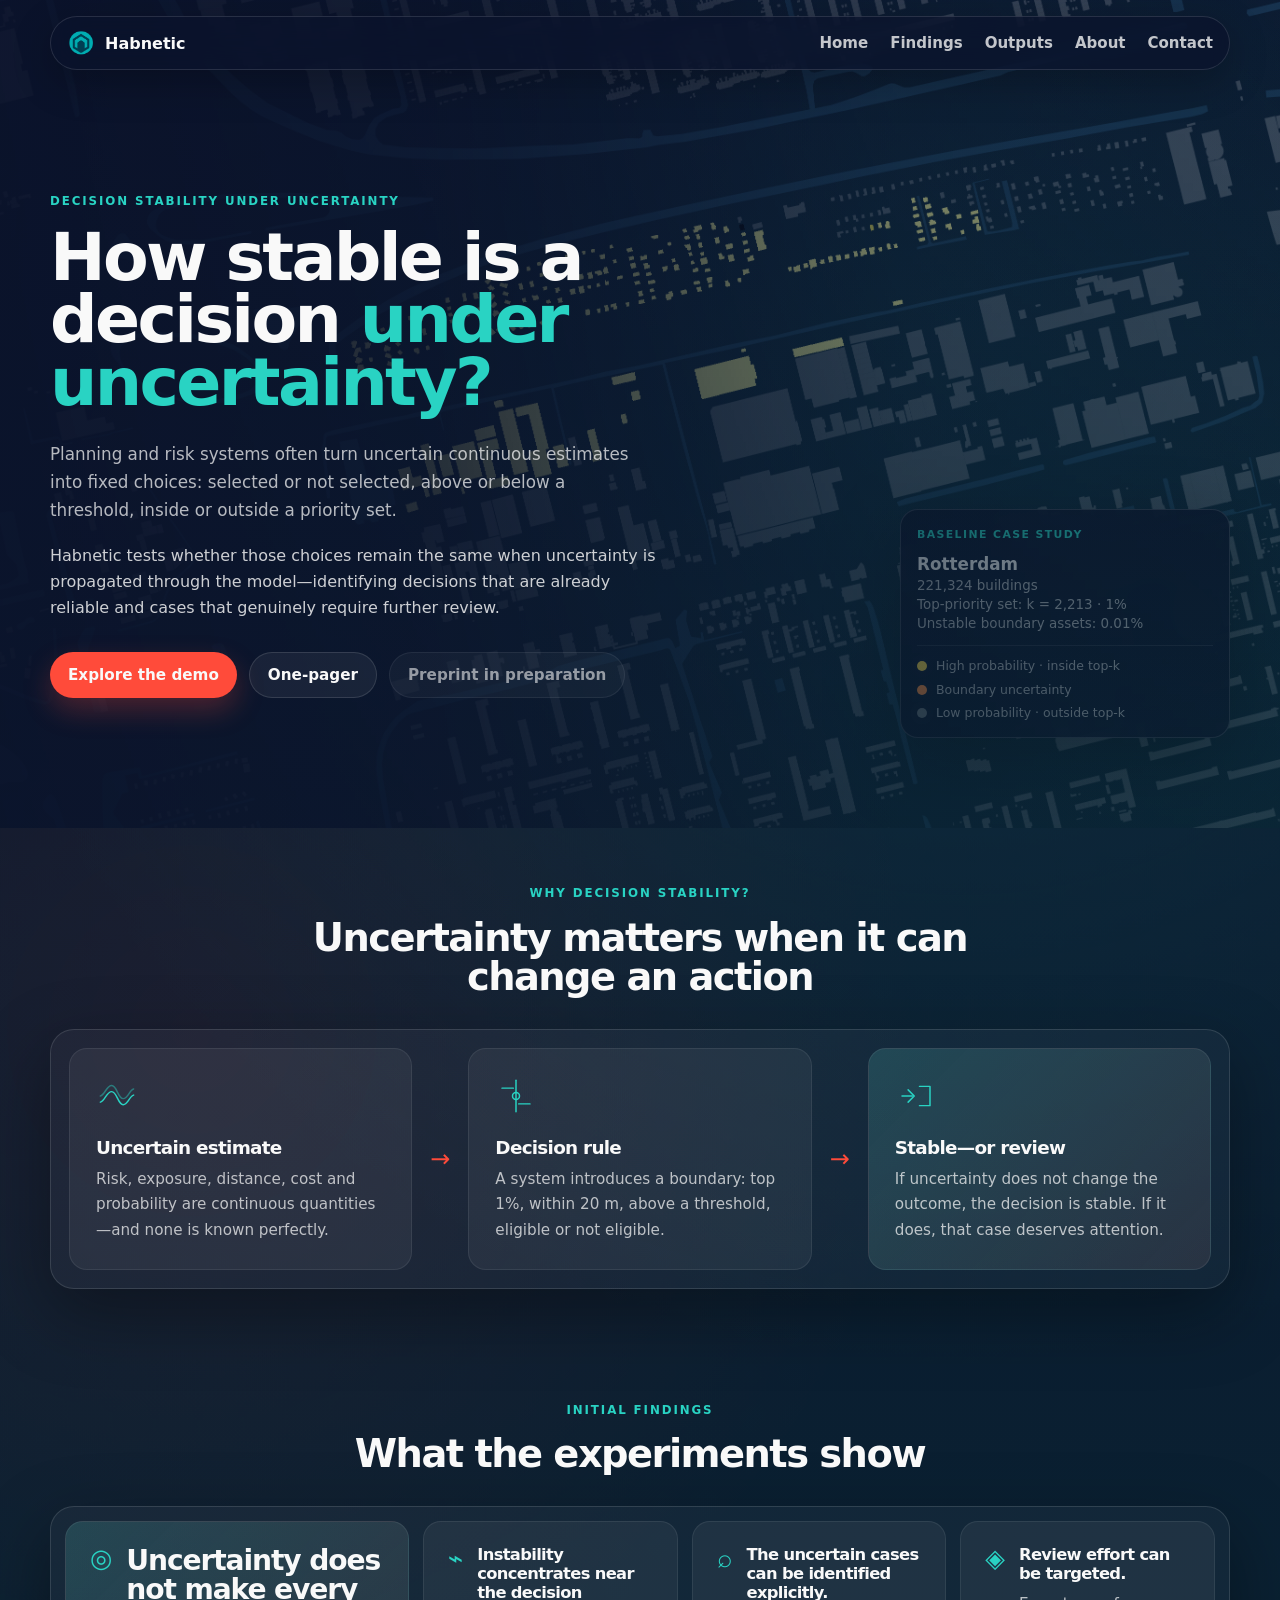
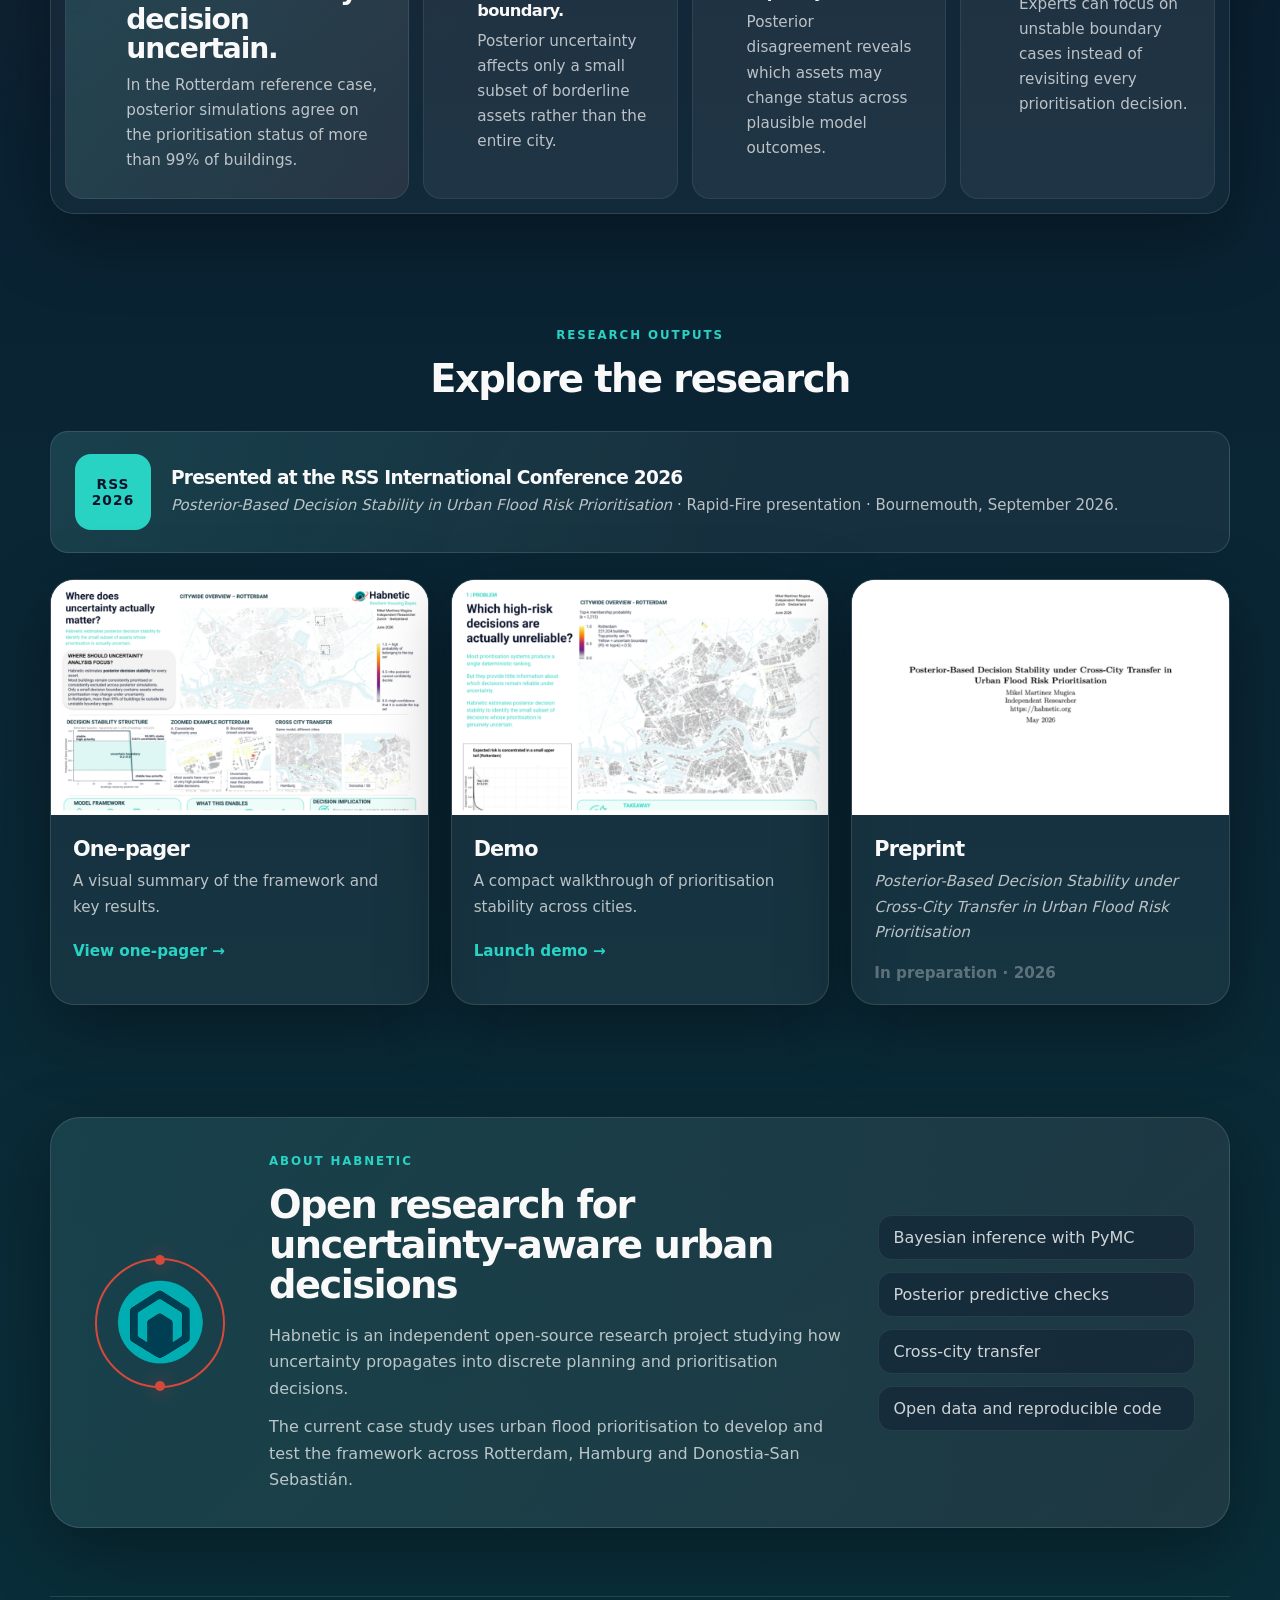
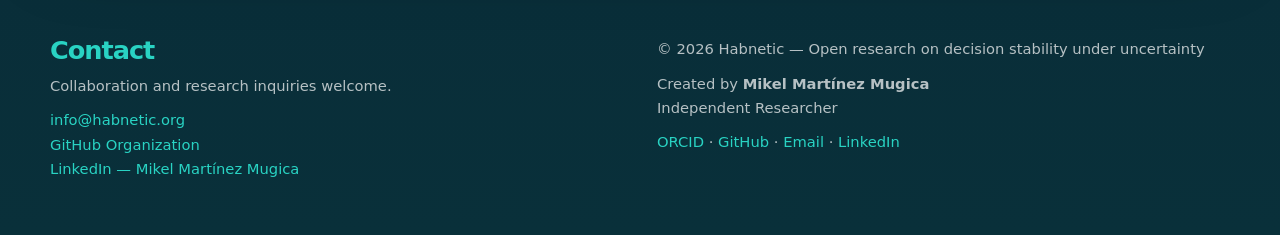
==== commit f36c3bbd: "udpate webapage: RSS Rapidfire" ====
--- a/index.html
+++ b/index.html
@@ -346,7 +346,7 @@
         <div class="conference-badge" aria-hidden="true">RSS<br>2026</div>
         <div>
           <h3>Presented at the RSS International Conference 2026</h3>
-          <p><em>Posterior-Based Decision Stability in Urban Flood Risk Prioritisation</em> · Royal Statistical Society International Conference · Bournemouth, September 2026.</p>
+          <p><em>Posterior-Based Decision Stability in Urban Flood Risk Prioritisation</em> · Rapid-Fire presentation · Bournemouth, September 2026.</p>
         </div>
       </article>
 
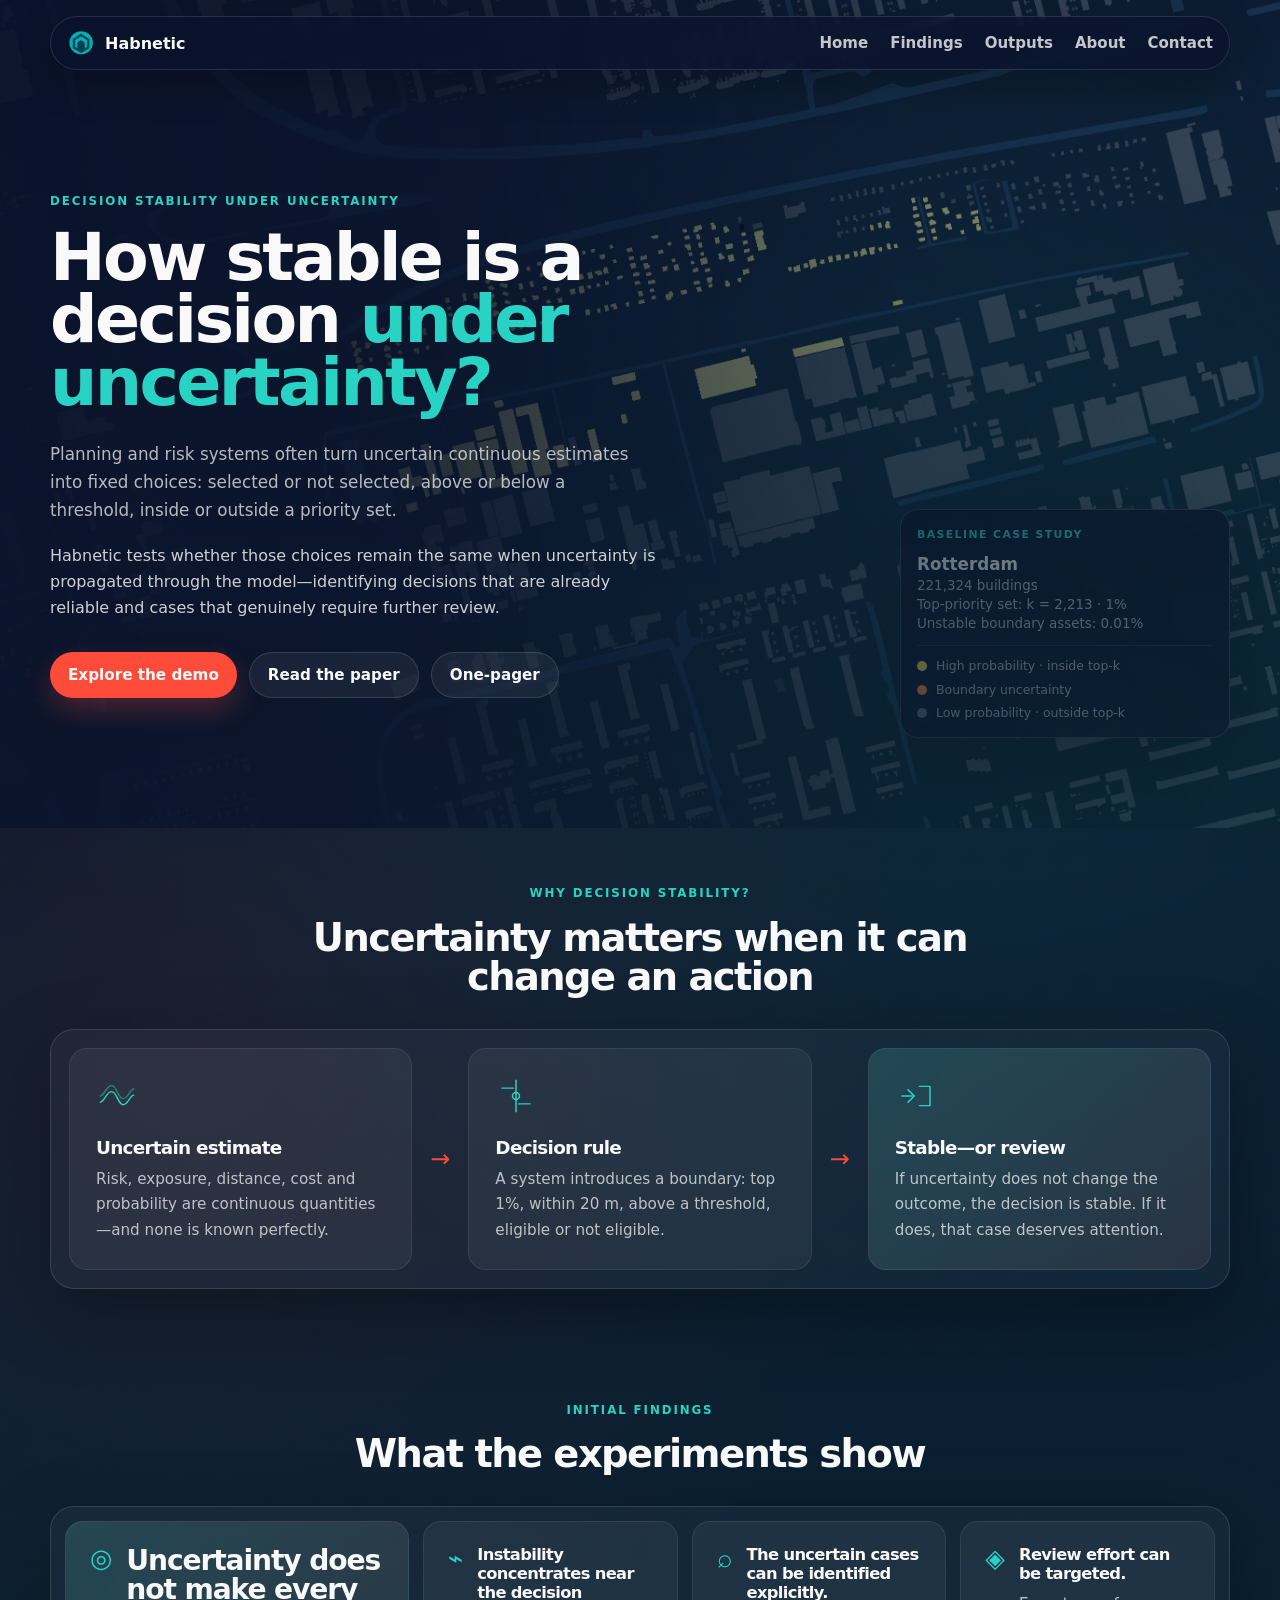
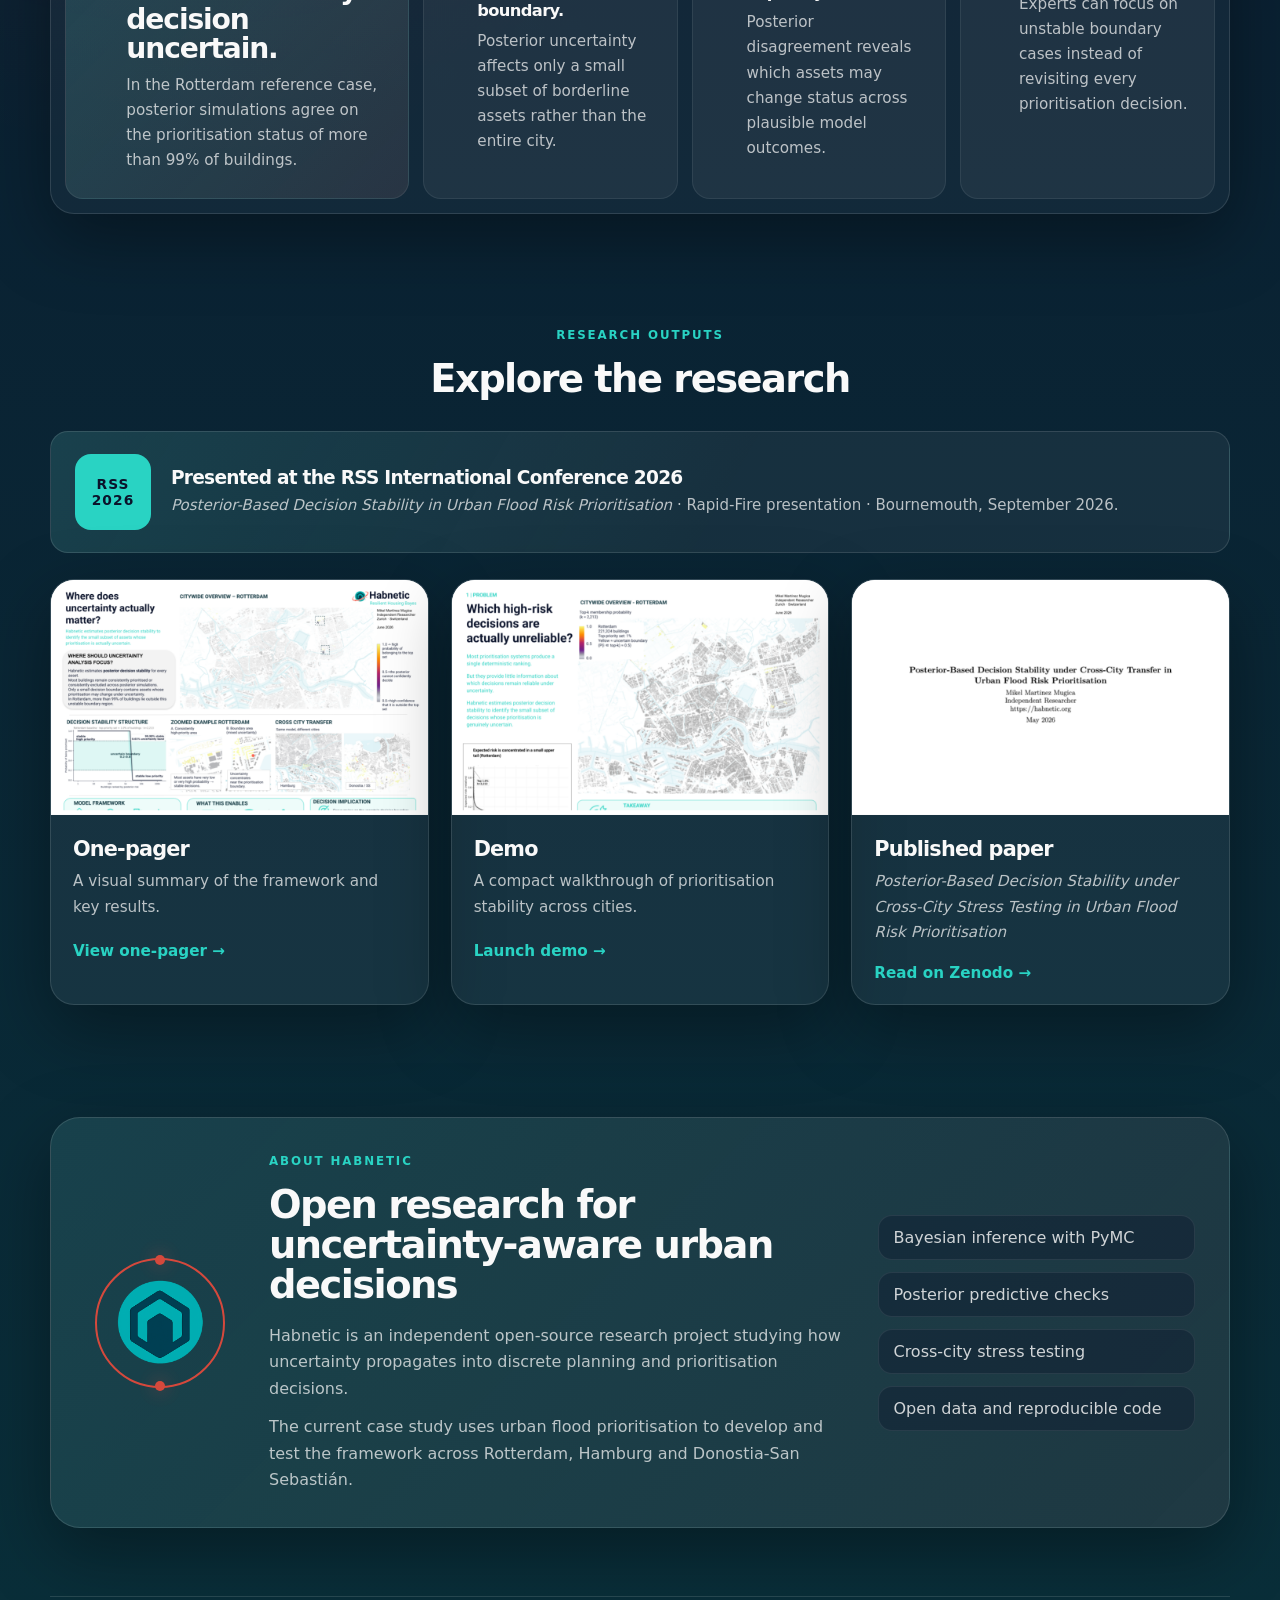
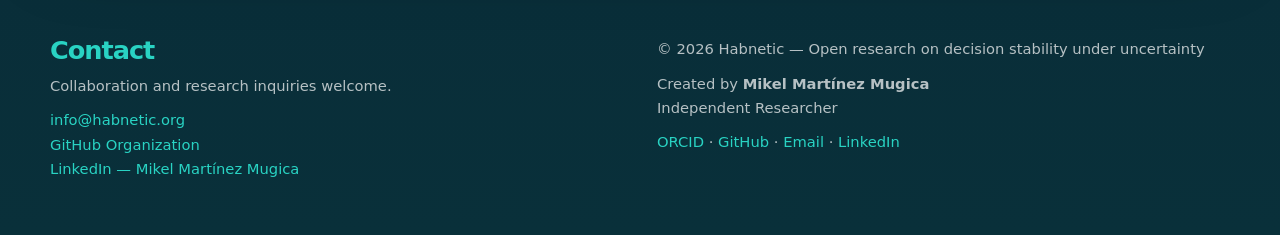
==== commit 4920466e: "Update website for Phase 3 publication" ====
--- a/index.html
+++ b/index.html
@@ -199,8 +199,8 @@
 
         <div class="hero-actions">
           <a class="btn btn-primary" href="assets/docs/habnetic_demo.pdf">Explore the demo</a>
+          <a class="btn btn-secondary" href="https://doi.org/10.5281/zenodo.23110714" target="_blank" rel="noopener noreferrer">Read the paper</a>
           <a class="btn btn-secondary" href="assets/docs/habnetic_onepager.pdf">One-pager</a>
-          <span class="btn btn-secondary btn-disabled">Preprint in preparation</span>
         </div>
       </div>
 
@@ -372,9 +372,9 @@
         <article class="card">
           <img src="assets/images/cards/paper-preview.png" alt="Research paper preview">
           <div class="card-body">
-            <h3>Preprint</h3>
-            <p><em>Posterior-Based Decision Stability under Cross-City Transfer in Urban Flood Risk Prioritisation</em></p>
-            <span class="card-disabled-link">In preparation · 2026</span>
+            <h3>Published paper</h3>
+            <p><em>Posterior-Based Decision Stability under Cross-City Stress Testing in Urban Flood Risk Prioritisation</em></p>
+            <a href="https://doi.org/10.5281/zenodo.23110714" target="_blank" rel="noopener noreferrer">Read on Zenodo →</a>
           </div>
         </article>
       </div>
@@ -402,7 +402,7 @@
         <ul class="about-list">
           <li>Bayesian inference with PyMC</li>
           <li>Posterior predictive checks</li>
-          <li>Cross-city transfer</li>
+          <li>Cross-city stress testing</li>
           <li>Open data and reproducible code</li>
         </ul>
       </div>
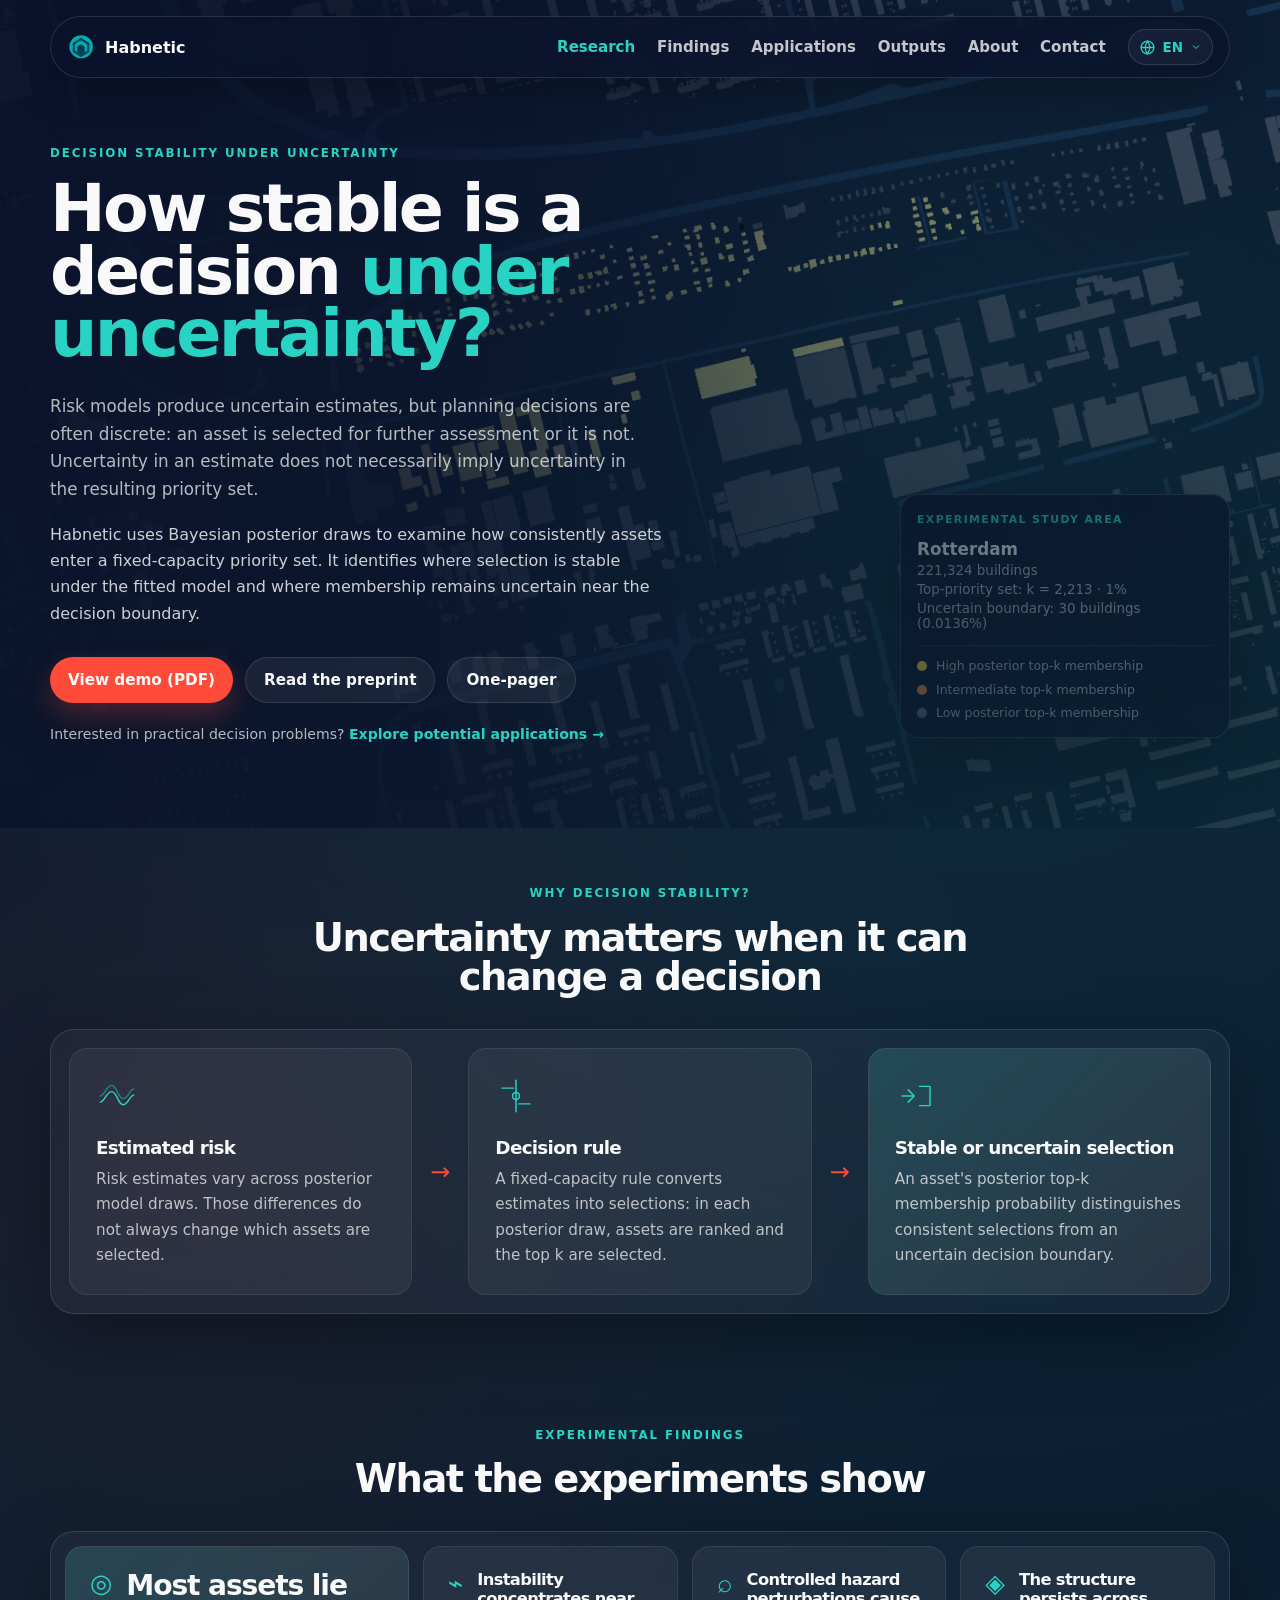
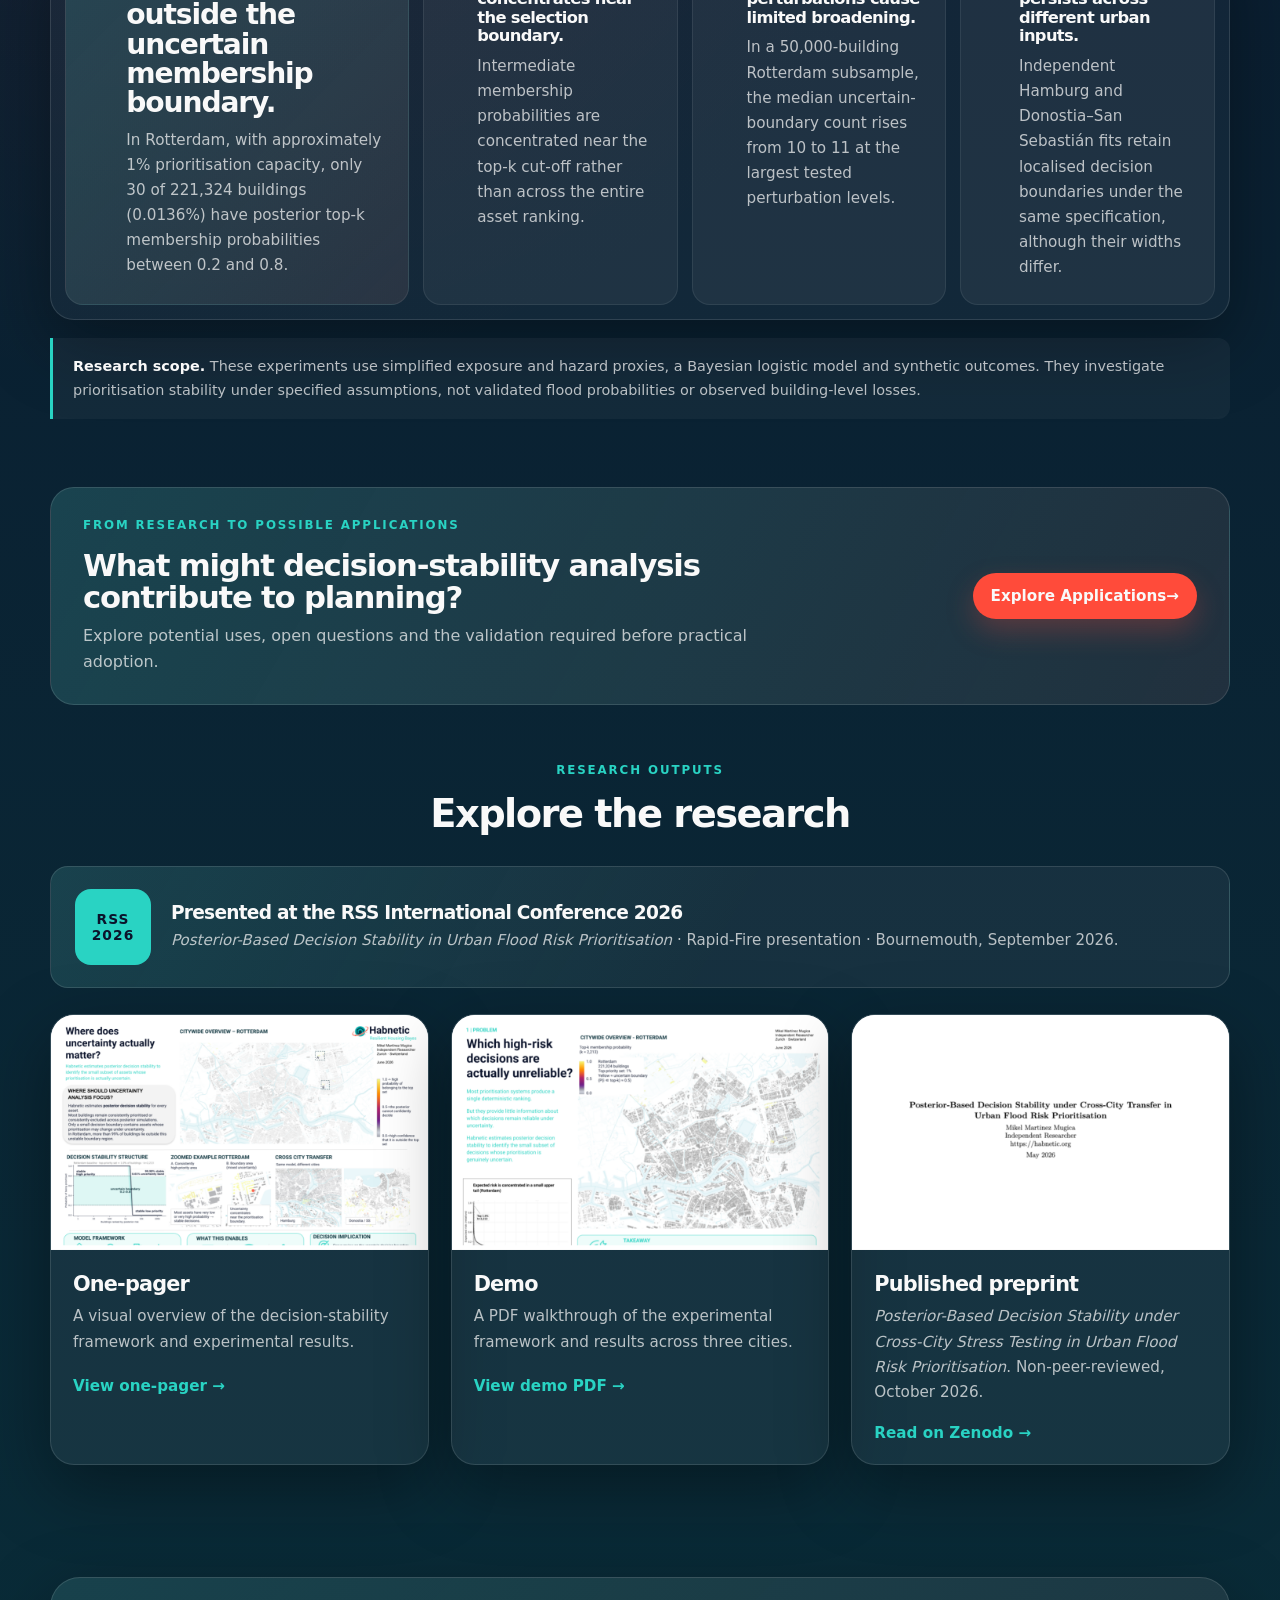
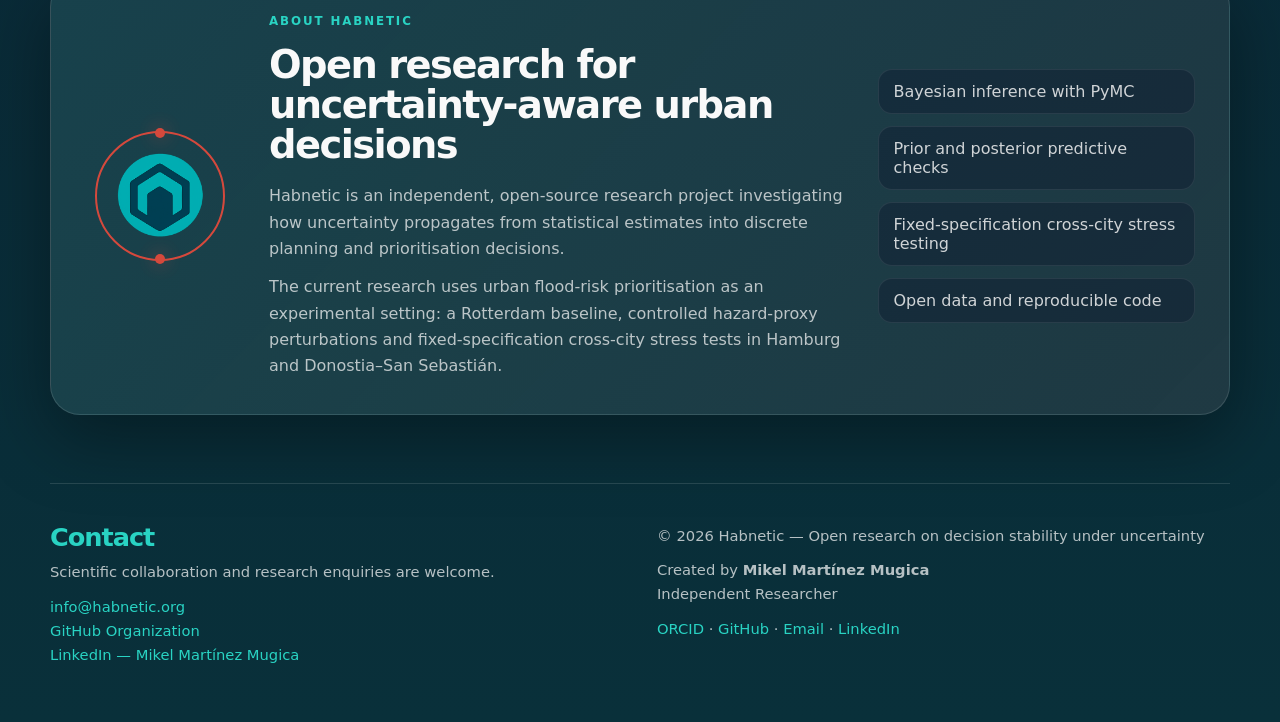
==== commit ca6a46b5: "update: new webpage" ====
--- a/index.html
+++ b/index.html
@@ -1,25 +1,22 @@
 <!DOCTYPE html>
+
 <html lang="en">
 <head>
-  <meta charset="utf-8">
-  <meta name="google-site-verification" content="OfWMRhAWWNQ1nZcVbK0dRLGUdzLj9I5eCcz_EuerePI" />
-  <meta name="viewport" content="width=device-width, initial-scale=1">
-  <title>Habnetic — Decision stability under uncertainty</title>
-
-  <meta name="description" content="Habnetic studies how uncertainty propagates into discrete planning and prioritisation decisions, using urban flood risk as its current case study.">
-  <link rel="canonical" href="https://habnetic.org/">
-
-  <meta property="og:title" content="Habnetic — Decision stability under uncertainty">
-  <meta property="og:description" content="How stable is a decision when uncertainty reaches the decision rule?">
-  <meta property="og:type" content="website">
-  <meta property="og:url" content="https://habnetic.org/">
-  <meta property="og:image" content="https://habnetic.org/assets/images/og-image.png">
-
-  <meta name="twitter:card" content="summary_large_image">
-
-  <link rel="icon" type="image/png" href="assets/images/favicon.png">
-  <link rel="stylesheet" href="styles.css">
-  <style>
+<meta charset="utf-8"/>
+<meta content="OfWMRhAWWNQ1nZcVbK0dRLGUdzLj9I5eCcz_EuerePI" name="google-site-verification">
+<meta content="width=device-width, initial-scale=1" name="viewport"/>
+<title>Habnetic — Decision stability under uncertainty</title>
+<meta content="Habnetic investigates how uncertainty affects discrete prioritisation decisions using Bayesian methods, with urban flood risk as an experimental case study." name="description"/>
+<link href="https://habnetic.org/" rel="canonical"/>
+<meta content="Habnetic — Decision stability under uncertainty" property="og:title"/>
+<meta content="How stable are priority selections when the underlying risk estimates are uncertain?" property="og:description"/>
+<meta content="website" property="og:type"/>
+<meta content="https://habnetic.org/" property="og:url"/>
+<meta content="https://habnetic.org/assets/images/og-image.png" property="og:image"/>
+<meta content="summary_large_image" name="twitter:card"/>
+<link href="/assets/images/favicon.png" rel="icon" type="image/png"/>
+<link href="/styles.css" rel="stylesheet"/>
+<style>
     /* Decision-stability explainer */
     .decision-panel {
       display: grid;
@@ -152,316 +149,299 @@
       }
     }
   </style>
-  <script type="text/javascript">
+<script type="text/javascript">
       (function(c,l,a,r,i,t,y){
           c[a]=c[a]||function(){(c[a].q=c[a].q||[]).push(arguments)};
           t=l.createElement(r);t.async=1;t.src="https://www.clarity.ms/tag/"+i;
           y=l.getElementsByTagName(r)[0];y.parentNode.insertBefore(t,y);
       })(window, document, "clarity", "script", "xjqiwto2h2");
   </script>
-</head>
-
+</meta><meta content="en_GB" property="og:locale"/><link href="https://habnetic.org/" hreflang="en" rel="alternate"/><link href="https://habnetic.org/de/" hreflang="de-CH" rel="alternate"/><link href="https://habnetic.org/es/" hreflang="es" rel="alternate"/><link href="https://habnetic.org/eu/" hreflang="eu" rel="alternate"/><link href="https://habnetic.org/" hreflang="x-default" rel="alternate"/></head>
 <body>
-  <a class="skip-link" href="#main">Skip to content</a>
-
-  <header class="site-header">
-    <a class="brand" href="#home" aria-label="Habnetic home">
-      <img src="assets/images/logo.png" alt="" class="brand-logo">
-      <span>Habnetic</span>
-    </a>
-
-    <nav class="site-nav" aria-label="Primary navigation">
-      <a href="#home">Home</a>
-      <a href="#findings">Findings</a>
-      <a href="#outputs">Outputs</a>
-      <a href="#about">About</a>
-      <a href="#contact">Contact</a>
-    </nav>
-  </header>
-
-  <main id="main">
-    <section id="home" class="hero">
-      <div class="hero-content">
-        <p class="eyebrow">Decision stability under uncertainty</p>
-
-        <h1>
+<a class="skip-link" href="#main">Skip to content</a>
+<header class="site-header">
+<a aria-label="Habnetic research home" class="brand" href="/">
+<img alt="" class="brand-logo" src="/assets/images/logo.png"/>
+<span>Habnetic</span>
+</a>
+<nav aria-label="Primary navigation" class="site-nav">
+<a aria-current="page" href="/">Research</a>
+<a href="/#findings">Findings</a>
+<a href="/applications/">Applications</a>
+<a href="/#outputs">Outputs</a>
+<a href="/#about">About</a>
+<a href="/#contact">Contact</a>
+</nav>
+<!-- Language selector: English available; do not link to unpublished translations.
+         Future routes for this page:
+         DE: /de/
+         ES: /es/
+         EU: /eu/
+         Once translated pages exist, replace their disabled spans with <a href="...">.
+         Add reciprocal hreflang tags only when the corresponding URLs are live. -->
+<details class="language-menu">
+<summary aria-label="Choose language. Current language: English">
+<svg aria-hidden="true" class="language-menu-icon" fill="none" stroke="currentColor" stroke-linecap="round" stroke-linejoin="round" stroke-width="1.8" viewbox="0 0 24 24"><circle cx="12" cy="12" r="9"></circle><path d="M3 12h18M12 3a15 15 0 0 1 0 18M12 3a15 15 0 0 0 0 18"></path></svg>
+<span>EN</span>
+<svg aria-hidden="true" class="language-menu-chevron" fill="none" stroke="currentColor" stroke-width="2" viewbox="0 0 24 24"><path d="m6 9 6 6 6-6"></path></svg>
+</summary>
+<div aria-label="Available languages" class="language-menu-panel">
+<a aria-current="page" href="/" hreflang="en" lang="en">English <span class="language-menu-code">EN</span></a> <a href="/de/" hreflang="de-CH" lang="de-CH">Deutsch (CH) <span class="language-menu-code">DE</span></a> <a href="/es/" hreflang="es" lang="es">Español <span class="language-menu-code">ES</span></a> <a href="/eu/" hreflang="eu" lang="eu">Euskara <span class="language-menu-code">EU</span></a>
+</div>
+</details>
+</header>
+<main id="main">
+<section class="hero" id="home">
+<div class="hero-content">
+<p class="eyebrow">Decision stability under uncertainty</p>
+<h1>
           How stable is a decision
           <span>under uncertainty?</span>
-        </h1>
-
-        <p class="hero-subtitle">
-          Planning and risk systems often turn uncertain continuous estimates into fixed choices: selected or not selected, above or below a threshold, inside or outside a priority set.
+</h1>
+<p class="hero-subtitle">
+          Risk models produce uncertain estimates, but planning decisions are often discrete: an asset is selected for further assessment or it is not. Uncertainty in an estimate does not necessarily imply uncertainty in the resulting priority set.
         </p>
-
-        <p class="hero-problem">
-          Habnetic tests whether those choices remain the same when uncertainty is propagated through the model—identifying decisions that are already reliable and cases that genuinely require further review.
+<p class="hero-problem">
+          Habnetic uses Bayesian posterior draws to examine how consistently assets enter a fixed-capacity priority set. It identifies where selection is stable under the fitted model and where membership remains uncertain near the decision boundary.
         </p>
-
-        <div class="hero-actions">
-          <a class="btn btn-primary" href="assets/docs/habnetic_demo.pdf">Explore the demo</a>
-          <a class="btn btn-secondary" href="https://doi.org/10.5281/zenodo.23110714" target="_blank" rel="noopener noreferrer">Read the paper</a>
-          <a class="btn btn-secondary" href="assets/docs/habnetic_onepager.pdf">One-pager</a>
-        </div>
+<div class="hero-actions">
+<a class="btn btn-primary" href="/assets/docs/habnetic_demo.pdf">View demo (PDF)</a>
+<a class="btn btn-secondary" href="https://doi.org/10.5281/zenodo.23110714" rel="noopener noreferrer" target="_blank">Read the preprint</a>
+<a class="btn btn-secondary" href="/assets/docs/habnetic_onepager.pdf">One-pager</a>
+</div>
+<p class="hero-applications-link">Interested in practical decision problems? <a href="/applications/">Explore potential applications <span aria-hidden="true">→</span></a></p>
+</div>
+<div aria-label="Posterior top-k probability map" class="hero-visual">
+<img alt="Rotterdam posterior top-k probability map" class="hero-map is-active" id="hero-map-a" src="/assets/images/hero/rotterdam.png"/>
+<img alt="" aria-hidden="true" class="hero-map" id="hero-map-b" src="/assets/images/hero/hamburg.png"/>
+<div class="hero-info-card">
+<p class="hero-card-label">Experimental study area</p>
+<div class="hero-city-label">
+<strong id="hero-city">Rotterdam</strong>
+<span id="hero-buildings">221,324 buildings</span>
+<span id="hero-topk">Top-priority set: k = 2,213 · 1%</span>
+<span id="hero-boundary">Uncertain boundary: 30 buildings (0.0136%)</span>
+</div>
+<div aria-label="Map legend" class="hero-legend">
+<div class="legend-row">
+<span class="legend-swatch legend-yellow"></span>
+<span>High posterior top-k membership</span>
+</div>
+<div class="legend-row">
+<span class="legend-swatch legend-orange"></span>
+<span>Intermediate top-k membership</span>
+</div>
+<div class="legend-row">
+<span class="legend-swatch legend-grey"></span>
+<span>Low posterior top-k membership</span>
+</div>
+</div>
+</div>
+</div>
+</section>
+<section aria-labelledby="why-title" class="section" id="why">
+<div class="section-heading">
+<p class="eyebrow">Why decision stability?</p>
+<h2 id="why-title">Uncertainty matters when it can change a decision</h2>
+</div>
+<div class="decision-panel">
+<article class="decision-step">
+<div aria-hidden="true" class="decision-icon">
+<svg viewbox="0 0 48 48">
+<path d="M5 31c5-1 7-12 13-12s7 15 13 15 7-10 12-11"></path>
+<path d="M5 24c5-1 7-12 13-12s7 15 13 15 7-10 12-11" opacity=".45"></path>
+</svg>
+</div>
+<h3>Estimated risk</h3>
+<p>Risk estimates vary across posterior model draws. Those differences do not always change which assets are selected.</p>
+</article>
+<span aria-hidden="true" class="decision-arrow">→</span>
+<article class="decision-step">
+<div aria-hidden="true" class="decision-icon">
+<svg viewbox="0 0 48 48">
+<path d="M24 6v36"></path>
+<path d="M8 15h13M27 33h13"></path>
+<circle cx="24" cy="24" r="4"></circle>
+</svg>
+</div>
+<h3>Decision rule</h3>
+<p>A fixed-capacity rule converts estimates into selections: in each posterior draw, assets are ranked and the top k are selected.</p>
+</article>
+<span aria-hidden="true" class="decision-arrow">→</span>
+<article class="decision-step">
+<div aria-hidden="true" class="decision-icon">
+<svg viewbox="0 0 48 48">
+<path d="M8 24h12"></path>
+<path d="m15 17 7 7-7 7"></path>
+<path d="M28 13h12v22H28"></path>
+</svg>
+</div>
+<h3>Stable or uncertain selection</h3>
+<p>An asset's posterior top-k membership probability distinguishes consistent selections from an uncertain decision boundary.</p>
+</article>
+</div>
+</section>
+<section class="section" id="findings">
+<div class="section-heading">
+<p class="eyebrow">Experimental findings</p>
+<h2>What the experiments show</h2>
+</div>
+<div class="findings-panel">
+<div class="finding finding-main">
+<span class="finding-icon">◎</span>
+<div>
+<h2>Most assets lie outside the uncertain membership boundary.</h2>
+<p>In Rotterdam, with approximately 1% prioritisation capacity, only 30 of 221,324 buildings (0.0136%) have posterior top-k membership probabilities between 0.2 and 0.8.</p>
+</div>
+</div>
+<div class="finding">
+<span class="finding-icon">⌁</span>
+<div>
+<h3>Instability concentrates near the selection boundary.</h3>
+<p>Intermediate membership probabilities are concentrated near the top-k cut-off rather than across the entire asset ranking.</p>
+</div>
+</div>
+<div class="finding">
+<span class="finding-icon">⌕</span>
+<div>
+<h3>Controlled hazard perturbations cause limited broadening.</h3>
+<p>In a 50,000-building Rotterdam subsample, the median uncertain-boundary count rises from 10 to 11 at the largest tested perturbation levels.</p>
+</div>
+</div>
+<div class="finding">
+<span class="finding-icon">◈</span>
+<div>
+<h3>The structure persists across different urban inputs.</h3>
+<p>Independent Hamburg and Donostia–San Sebastián fits retain localised decision boundaries under the same specification, although their widths differ.</p>
+</div>
+</div>
+</div>
+<div class="research-scope">
+<strong>Research scope.</strong> These experiments use simplified exposure and hazard proxies, a Bayesian logistic model and synthetic outcomes. They investigate prioritisation stability under specified assumptions, not validated flood probabilities or observed building-level losses.
       </div>
-
-      <div class="hero-visual" aria-label="Posterior top-k probability map">
-        <img
-          id="hero-map-a"
-          class="hero-map is-active"
-          src="assets/images/hero/rotterdam.png"
-          alt="Rotterdam posterior top-k probability map"
-        >
-        <img
-          id="hero-map-b"
-          class="hero-map"
-          src="assets/images/hero/hamburg.png"
-          alt=""
-          aria-hidden="true"
-        >
-
-        <div class="hero-info-card">
-          <p class="hero-card-label">Baseline case study</p>
-
-          <div class="hero-city-label">
-            <strong id="hero-city">Rotterdam</strong>
-            <span id="hero-buildings">221,324 buildings</span>
-            <span id="hero-topk">Top-priority set: k = 2,213 · 1%</span>
-            <span id="hero-boundary">Unstable boundary assets: 0.01%</span>
-          </div>
-
-          <div class="hero-legend" aria-label="Map legend">
-            <div class="legend-row">
-              <span class="legend-swatch legend-yellow"></span>
-              <span>High probability · inside top-k</span>
-            </div>
-            <div class="legend-row">
-              <span class="legend-swatch legend-orange"></span>
-              <span>Boundary uncertainty</span>
-            </div>
-            <div class="legend-row">
-              <span class="legend-swatch legend-grey"></span>
-              <span>Low probability · outside top-k</span>
-            </div>
-          </div>
-        </div>
-      </div>
-    </section>
-
-    <section id="why" class="section" aria-labelledby="why-title">
-      <div class="section-heading">
-        <p class="eyebrow">Why decision stability?</p>
-        <h2 id="why-title">Uncertainty matters when it can change an action</h2>
-      </div>
-
-      <div class="decision-panel">
-        <article class="decision-step">
-          <div class="decision-icon" aria-hidden="true">
-            <svg viewBox="0 0 48 48">
-              <path d="M5 31c5-1 7-12 13-12s7 15 13 15 7-10 12-11"></path>
-              <path d="M5 24c5-1 7-12 13-12s7 15 13 15 7-10 12-11" opacity=".45"></path>
-            </svg>
-          </div>
-          <h3>Uncertain estimate</h3>
-          <p>Risk, exposure, distance, cost and probability are continuous quantities—and none is known perfectly.</p>
-        </article>
-
-        <span class="decision-arrow" aria-hidden="true">→</span>
-
-        <article class="decision-step">
-          <div class="decision-icon" aria-hidden="true">
-            <svg viewBox="0 0 48 48">
-              <path d="M24 6v36"></path>
-              <path d="M8 15h13M27 33h13"></path>
-              <circle cx="24" cy="24" r="4"></circle>
-            </svg>
-          </div>
-          <h3>Decision rule</h3>
-          <p>A system introduces a boundary: top 1%, within 20 m, above a threshold, eligible or not eligible.</p>
-        </article>
-
-        <span class="decision-arrow" aria-hidden="true">→</span>
-
-        <article class="decision-step">
-          <div class="decision-icon" aria-hidden="true">
-            <svg viewBox="0 0 48 48">
-              <path d="M8 24h12"></path>
-              <path d="m15 17 7 7-7 7"></path>
-              <path d="M28 13h12v22H28"></path>
-            </svg>
-          </div>
-          <h3>Stable—or review</h3>
-          <p>If uncertainty does not change the outcome, the decision is stable. If it does, that case deserves attention.</p>
-        </article>
-      </div>
-    </section>
-
-    <section id="findings" class="section">
-      <div class="section-heading">
-        <p class="eyebrow">Initial findings</p>
-        <h2>What the experiments show</h2>
-      </div>
-
-      <div class="findings-panel">
-        <div class="finding finding-main">
-          <span class="finding-icon">◎</span>
-          <div>
-            <h2>Uncertainty does not make every decision uncertain.</h2>
-            <p>In the Rotterdam reference case, posterior simulations agree on the prioritisation status of more than 99% of buildings.</p>
-          </div>
-        </div>
-
-        <div class="finding">
-          <span class="finding-icon">⌁</span>
-          <div>
-            <h3>Instability concentrates near the decision boundary.</h3>
-            <p>Posterior uncertainty affects only a small subset of borderline assets rather than the entire city.</p>
-          </div>
-        </div>
-
-        <div class="finding">
-          <span class="finding-icon">⌕</span>
-          <div>
-            <h3>The uncertain cases can be identified explicitly.</h3>
-            <p>Posterior disagreement reveals which assets may change status across plausible model outcomes.</p>
-          </div>
-        </div>
-
-        <div class="finding">
-          <span class="finding-icon">◈</span>
-          <div>
-            <h3>Review effort can be targeted.</h3>
-            <p>Experts can focus on unstable boundary cases instead of revisiting every prioritisation decision.</p>
-          </div>
-        </div>
-      </div>
-    </section>
-
-    <section id="outputs" class="section">
-      <div class="section-heading">
-        <p class="eyebrow">Research outputs</p>
-        <h2>Explore the research</h2>
-      </div>
-
-      <article class="conference-note">
-        <div class="conference-badge" aria-hidden="true">RSS<br>2026</div>
-        <div>
-          <h3>Presented at the RSS International Conference 2026</h3>
-          <p><em>Posterior-Based Decision Stability in Urban Flood Risk Prioritisation</em> · Rapid-Fire presentation · Bournemouth, September 2026.</p>
-        </div>
-      </article>
-
-      <div class="cards">
-        <article class="card">
-          <img src="assets/images/cards/onepager-preview.png" alt="One-pager preview">
-          <div class="card-body">
-            <h3>One-pager</h3>
-            <p>A visual summary of the framework and key results.</p>
-            <a href="assets/docs/habnetic_onepager.pdf">View one-pager →</a>
-          </div>
-        </article>
-
-        <article class="card">
-          <img src="assets/images/cards/demo-preview.png" alt="Demo preview">
-          <div class="card-body">
-            <h3>Demo</h3>
-            <p>A compact walkthrough of prioritisation stability across cities.</p>
-            <a href="assets/docs/habnetic_demo.pdf">Launch demo →</a>
-          </div>
-        </article>
-
-        <article class="card">
-          <img src="assets/images/cards/paper-preview.png" alt="Research paper preview">
-          <div class="card-body">
-            <h3>Published paper</h3>
-            <p><em>Posterior-Based Decision Stability under Cross-City Stress Testing in Urban Flood Risk Prioritisation</em></p>
-            <a href="https://doi.org/10.5281/zenodo.23110714" target="_blank" rel="noopener noreferrer">Read on Zenodo →</a>
-          </div>
-        </article>
-      </div>
-    </section>
-
-    <section id="about" class="section">
-      <div class="about-panel">
-        <div class="about-orbit" aria-hidden="true">
-          <div class="orbit"></div>
-          <img src="assets/images/logo.png" alt="" class="about-logo">
-        </div>
-
-        <div class="about-copy">
-          <p class="eyebrow">About Habnetic</p>
-          <h2>Open research for uncertainty-aware urban decisions</h2>
-          <p>
-            Habnetic is an independent open-source research project studying how uncertainty
-            propagates into discrete planning and prioritisation decisions.
+</section>
+<aside aria-label="Explore practical relevance" class="crosslink-band section">
+<div>
+<p class="eyebrow">From research to possible applications</p>
+<h2>What might decision-stability analysis contribute to planning?</h2>
+<p>Explore potential uses, open questions and the validation required before practical adoption.</p>
+</div>
+<a class="btn btn-primary" href="/applications/">Explore Applications <span aria-hidden="true">→</span></a>
+</aside>
+<section class="section" id="outputs">
+<div class="section-heading">
+<p class="eyebrow">Research outputs</p>
+<h2>Explore the research</h2>
+</div>
+<article class="conference-note">
+<div aria-hidden="true" class="conference-badge">RSS<br/>2026</div>
+<div>
+<h3>Presented at the RSS International Conference 2026</h3>
+<p><em>Posterior-Based Decision Stability in Urban Flood Risk Prioritisation</em> · Rapid-Fire presentation · Bournemouth, September 2026.</p>
+</div>
+</article>
+<div class="cards">
+<article class="card">
+<img alt="One-pager preview" src="/assets/images/cards/onepager-preview.png"/>
+<div class="card-body">
+<h3>One-pager</h3>
+<p>A visual overview of the decision-stability framework and experimental results.</p>
+<a href="/assets/docs/habnetic_onepager.pdf">View one-pager →</a>
+</div>
+</article>
+<article class="card">
+<img alt="Demo preview" src="/assets/images/cards/demo-preview.png"/>
+<div class="card-body">
+<h3>Demo</h3>
+<p>A PDF walkthrough of the experimental framework and results across three cities.</p>
+<a href="/assets/docs/habnetic_demo.pdf">View demo PDF →</a>
+</div>
+</article>
+<article class="card">
+<img alt="Research paper preview" src="/assets/images/cards/paper-preview.png"/>
+<div class="card-body">
+<h3>Published preprint</h3>
+<p><em>Posterior-Based Decision Stability under Cross-City Stress Testing in Urban Flood Risk Prioritisation</em>. Non-peer-reviewed, October 2026.</p>
+<a href="https://doi.org/10.5281/zenodo.23110714" rel="noopener noreferrer" target="_blank">Read on Zenodo →</a>
+</div>
+</article>
+</div>
+</section>
+<section class="section" id="about">
+<div class="about-panel">
+<div aria-hidden="true" class="about-orbit">
+<div class="orbit"></div>
+<img alt="" class="about-logo" src="/assets/images/logo.png"/>
+</div>
+<div class="about-copy">
+<p class="eyebrow">About Habnetic</p>
+<h2>Open research for uncertainty-aware urban decisions</h2>
+<p>
+            Habnetic is an independent, open-source research project investigating how uncertainty
+            propagates from statistical estimates into discrete planning and prioritisation decisions.
           </p>
-          <p>
-            The current case study uses urban flood prioritisation to develop and test the framework across Rotterdam, Hamburg and Donostia-San Sebastián.
+<p>
+            The current research uses urban flood-risk prioritisation as an experimental setting: a Rotterdam baseline, controlled hazard-proxy perturbations and fixed-specification cross-city stress tests in Hamburg and Donostia–San Sebastián.
           </p>
-        </div>
-
-        <ul class="about-list">
-          <li>Bayesian inference with PyMC</li>
-          <li>Posterior predictive checks</li>
-          <li>Cross-city stress testing</li>
-          <li>Open data and reproducible code</li>
-        </ul>
-      </div>
-    </section>
-  </main>
-
-  <footer id="contact" class="site-footer">
-    <div>
-      <h2>Contact</h2>
-      <p>Collaboration and research inquiries welcome.</p>
-      <p>
-        <a href="mailto:info@habnetic.org">info@habnetic.org</a><br>
-        <a href="https://github.com/Habnetic" target="_blank" rel="noopener noreferrer">GitHub Organization</a><br>
-        <a href="https://www.linkedin.com/in/mikel-martinez-6a2a9635/" target="_blank" rel="noopener noreferrer">LinkedIn — Mikel Martínez Mugica</a>
-      </p>
-    </div>
-
-    <div>
-  <p>© 2026 Habnetic — Open research on decision stability under uncertainty</p>
-
-  <p>
-    Created by <strong>Mikel Martínez Mugica</strong><br>
+</div>
+<ul class="about-list">
+<li>Bayesian inference with PyMC</li>
+<li>Prior and posterior predictive checks</li>
+<li>Fixed-specification cross-city stress testing</li>
+<li>Open data and reproducible code</li>
+</ul>
+</div>
+</section>
+</main>
+<footer class="site-footer" id="contact">
+<div>
+<h2>Contact</h2>
+<p>Scientific collaboration and research enquiries are welcome.</p>
+<p>
+<a href="mailto:info@habnetic.org">info@habnetic.org</a><br/>
+<a href="https://github.com/Habnetic" rel="noopener noreferrer" target="_blank">GitHub Organization</a><br/>
+<a href="https://www.linkedin.com/in/mikel-martinez-6a2a9635/" rel="noopener noreferrer" target="_blank">LinkedIn — Mikel Martínez Mugica</a>
+</p>
+</div>
+<div>
+<p>© 2026 Habnetic — Open research on decision stability under uncertainty</p>
+<p>
+    Created by <strong>Mikel Martínez Mugica</strong><br/>
     Independent Researcher
   </p>
-
-  <p>
-    <a href="https://orcid.org/0009-0006-5170-4405" target="_blank" rel="noopener noreferrer">ORCID</a> ·
-    <a href="https://github.com/Habnetic" target="_blank" rel="noopener noreferrer">GitHub</a> ·
+<p>
+<a href="https://orcid.org/0009-0006-5170-4405" rel="noopener noreferrer" target="_blank">ORCID</a> ·
+    <a href="https://github.com/Habnetic" rel="noopener noreferrer" target="_blank">GitHub</a> ·
     <a href="mailto:info@habnetic.org">Email</a> ·
-    <a href="https://www.linkedin.com/in/mikel-martinez-6a2a9635/" target="_blank" rel="noopener noreferrer">LinkedIn</a>
-  </p>
-</div>
-  </footer>
-
-  <script>
+    <a href="https://www.linkedin.com/in/mikel-martinez-6a2a9635/" rel="noopener noreferrer" target="_blank">LinkedIn</a>
+</p>
+</div>
+</footer>
+<script>
     const heroCities = [
       {
         city: "Rotterdam",
-        image: "assets/images/hero/rotterdam.png",
+        image: "/assets/images/hero/rotterdam.png",
         alt: "Rotterdam posterior top-k probability map",
         buildings: "221,324 buildings",
         topk: "Top-priority set: k = 2,213 · 1%",
-        boundary: "Unstable boundary assets: 0.01%"
+        boundary: "Uncertain boundary: 30 buildings (0.0136%)"
       },
       {
         city: "Hamburg",
-        image: "assets/images/hero/hamburg.png",
+        image: "/assets/images/hero/hamburg.png",
         alt: "Hamburg posterior top-k probability map",
         buildings: "341,530 buildings",
         topk: "Top-priority set: k = 3,415 · 1%",
-        boundary: "Unstable boundary assets: 0.02%"
+        boundary: "Uncertain boundary: 56 buildings (0.0164%)"
       },
       {
         city: "Donostia-San Sebastián",
-        image: "assets/images/hero/donostia.png",
+        image: "/assets/images/hero/donostia.png",
         alt: "Donostia-San Sebastián posterior top-k probability map",
         buildings: "7,755 buildings",
         topk: "Top-priority set: k = 78 · 1%",
-        boundary: "Unstable boundary assets: 0.17%"
+        boundary: "Uncertain boundary: 13 buildings (0.1676%)"
       }
     ];
 
@@ -506,7 +486,11 @@
       inactiveImage = oldActive;
     }
 
-    setInterval(updateHero, 11000);
+    // Preserve the existing rotation, but respect reduced-motion preferences.
+    if (!window.matchMedia("(prefers-reduced-motion: reduce)").matches) {
+      setInterval(updateHero, 11000);
+    }
   </script>
 </body>
 </html>
+
--- a/styles.css
+++ b/styles.css
@@ -808,4 +808,235 @@
   letter-spacing: 0.13em;
   font-size: 0.68rem;
   font-weight: 800;
-}+}
+
+/* ================================================================
+   HABNETIC — English two-page website additions
+   Reuses all original colours, typography, panels and base styles.
+   ================================================================ */
+
+/* Keyboard navigation */
+a:focus-visible {
+  outline: 2px solid var(--turquoise);
+  outline-offset: 4px;
+}
+
+/* Shared navigation: six links and one compact language dropdown */
+.site-header { gap: 22px; }
+.site-nav { margin-left: auto; gap: clamp(10px, 1.7vw, 22px); }
+.site-nav a[aria-current="page"] { color: var(--turquoise); }
+.language-menu { flex: 0 0 auto; position: relative; font-size: .84rem; }
+.language-menu summary {
+  display: inline-flex; align-items: center; justify-content: center;
+  gap: 7px; min-height: 36px; padding: 6px 10px;
+  border: 1px solid var(--border); border-radius: 999px;
+  color: var(--turquoise); background: rgba(249,249,249,.045);
+  font-weight: 800; list-style: none; white-space: nowrap; cursor: pointer;
+}
+.language-menu summary::-webkit-details-marker { display: none; }
+.language-menu summary::marker { content: ""; }
+.language-menu summary:hover, .language-menu[open] summary { border-color: rgba(41,211,195,.6); background: rgba(41,211,195,.1); }
+.language-menu summary:focus-visible { outline: 2px solid var(--turquoise); outline-offset: 3px; }
+.language-menu-icon { width: 17px; height: 17px; }
+.language-menu-chevron { width: 12px; height: 12px; transition: transform .2s ease; }
+.language-menu[open] .language-menu-chevron { transform: rotate(180deg); }
+.language-menu-panel {
+  position: absolute; z-index: 300; top: calc(100% + 12px); right: 0;
+  width: 220px; padding: 7px;
+  border: 1px solid var(--border); border-radius: 15px;
+  background: #0d2433; box-shadow: var(--shadow);
+}
+.language-menu-panel a, .language-menu-panel > span {
+  display: flex; align-items: center; justify-content: space-between; gap: 8px;
+  width: 100%; padding: 11px 12px; border-radius: 9px;
+  font-size: .88rem; line-height: 1.2; text-decoration: none;
+}
+.language-menu-panel a { color: var(--white); }
+.language-menu-panel a[aria-current="page"] { color: var(--turquoise); background: rgba(41,211,195,.1); }
+.language-menu-panel a:hover, .language-menu-panel a:focus-visible { background: rgba(41,211,195,.16); }
+.language-menu-code { color: var(--turquoise); font-size: .72rem; font-weight: 850; }
+.language-menu-unavailable { color: rgba(249,249,249,.55); cursor: not-allowed; }
+.language-menu-unavailable small { font-size: .7rem; color: rgba(249,249,249,.42); white-space: nowrap; }
+
+/* Scientific homepage: discreet jump to Applications */
+.hero-applications-link { margin-top: 20px; font-size: .88rem; }
+.hero-applications-link a { color: var(--turquoise); font-weight: 750; }
+.hero-applications-link a:hover { color: var(--white); }
+.research-scope {
+  margin-top: 18px;
+  padding: 17px 20px;
+  border-left: 3px solid var(--turquoise);
+  border-radius: 0 12px 12px 0;
+  background: rgba(249,249,249,.045);
+  color: var(--muted);
+  line-height: 1.65;
+  font-size: .9rem;
+}
+.research-scope strong { color: var(--white); }
+.crosslink-band {
+  display: flex;
+  align-items: center;
+  justify-content: space-between;
+  gap: 32px;
+  margin-top: 12px;
+  padding: 28px 32px;
+  border-radius: var(--radius);
+  background: linear-gradient(120deg, rgba(41,211,195,.13), rgba(255,75,58,.045)), var(--panel);
+  border: 1px solid var(--border);
+}
+.crosslink-band > div { max-width: 680px; }
+.crosslink-band h2 { font-size: clamp(1.5rem, 2.4vw, 2.25rem); margin-bottom: 9px; }
+.crosslink-band .btn { flex: 0 0 auto; }
+
+/* Applications hero */
+.application-hero {
+  width: min(calc(100% - 40px), var(--max-width));
+  margin: 0 auto;
+  min-height: min(690px, 89vh);
+  padding: 160px 0 74px;
+  display: grid;
+  grid-template-columns: minmax(0, 1.35fr) minmax(275px, .72fr);
+  gap: clamp(36px, 6vw, 100px);
+  align-items: center;
+}
+.application-hero-copy { max-width: 700px; }
+.application-hero h1 {
+  max-width: 720px;
+  margin-bottom: 26px;
+  font-size: clamp(2.6rem, 5.1vw, 5.1rem);
+  line-height: .98;
+}
+.application-hero h1 span { color: var(--turquoise); }
+.application-hero .lede {
+  font-size: clamp(1.1rem, 1.6vw, 1.32rem);
+  color: var(--white);
+  margin-bottom: 18px;
+  max-width: 640px;
+}
+.application-hero-copy > p:not(.eyebrow):not(.lede) { max-width: 630px; margin-bottom: 12px; }
+.application-hero .hero-actions { margin-top: 26px; }
+.app-hero-stat {
+  padding: 28px;
+  border-radius: var(--radius);
+  border: 1px solid var(--border);
+  background: linear-gradient(145deg, rgba(41,211,195,.1), rgba(249,249,249,.04));
+  box-shadow: var(--shadow);
+}
+.app-hero-stat .eyebrow { margin-bottom: 20px; }
+.app-hero-stat .stat-number { display: block; font-size: clamp(3.7rem, 7vw, 6rem); line-height: 1; font-weight: 820; color: var(--turquoise); letter-spacing: -.075em; }
+.app-hero-stat .stat-title { margin: 8px 0 18px; color: var(--white); font-weight: 750; font-size: 1.15rem; line-height: 1.2; }
+.app-hero-stat .stat-secondary { border-top: 1px solid var(--border); padding-top: 15px; margin-top: 16px; font-size: .92rem; }
+.app-hero-stat .stat-small { font-size: .82rem; }
+
+/* Shared scientific/application informational cards */
+.app-copy { max-width: 850px; margin-bottom: 24px; }
+.app-copy p + p { margin-top: 14px; }
+.app-section-heading { max-width: 850px; margin-bottom: 30px; }
+.app-section-heading h2 { margin-bottom: 16px; }
+.app-section-heading > p:not(.eyebrow) { max-width: 780px; }
+.app-grid-3, .app-grid-2, .app-usecases { display: grid; gap: 18px; }
+.app-grid-3 { grid-template-columns: repeat(3, minmax(0, 1fr)); }
+.app-grid-2 { grid-template-columns: repeat(2, minmax(0, 1fr)); }
+.app-usecases { grid-template-columns: repeat(2, minmax(0, 1fr)); }
+.app-card {
+  padding: clamp(20px, 2.4vw, 30px);
+  background: var(--panel);
+  border: 1px solid var(--border);
+  border-radius: 20px;
+}
+.app-card h3 { font-size: 1.2rem; margin-bottom: 12px; color: var(--white); }
+.app-card p { font-size: .96rem; }
+.app-card .card-kicker { color: var(--turquoise); margin-bottom: 11px; font-size: .75rem; letter-spacing: .12em; text-transform: uppercase; font-weight: 850; }
+.app-card .card-stat { color: var(--turquoise); font-weight: 800; font-size: 1.8rem; line-height: 1.1; margin-bottom: 9px; }
+.app-card.emphasis { background: linear-gradient(135deg, rgba(41,211,195,.11), rgba(249,249,249,.035)); }
+.app-note { font-size: .88rem; margin-top: 16px; max-width: 850px; }
+.app-inline-link { color: var(--turquoise); font-weight: 750; }
+.app-inline-link:hover { color: var(--white); }
+
+/* Donostia figures: real research figures exported to PNG, not illustrative artwork */
+.research-images { display: grid; grid-template-columns: repeat(2, minmax(0, 1fr)); gap: 18px; margin: 26px 0 18px; }
+.research-figure { min-width: 0; margin: 0; padding: 12px; border: 1px solid var(--border); border-radius: 20px; background: var(--panel); }
+.research-figure img { width: 100%; height: auto; aspect-ratio: auto; object-fit: contain; background: #fff; border-radius: 12px; }
+.research-figure figcaption { font-size: .85rem; color: var(--muted); line-height: 1.55; padding: 12px 6px 6px; }
+.research-figure strong { color: var(--white); }
+.app-evidence-cities { margin: 16px 0 0; }
+.app-evidence-cities .app-card h3 { margin-bottom: 10px; }
+
+/* Caveats and collaboration */
+.app-limits { display: grid; grid-template-columns: 1fr 1fr; gap: 20px; }
+.app-limits > article { padding: 28px; border-radius: var(--radius); background: var(--panel); border: 1px solid var(--border); }
+.app-limits h3 { margin-bottom: 18px; font-size: 1.25rem; }
+.app-limits ul { list-style: none; display: grid; gap: 13px; }
+.app-limits li { color: var(--muted); padding-left: 23px; position: relative; line-height: 1.55; }
+.app-limits li::before { content: '•'; position: absolute; left: 2px; color: var(--turquoise); }
+.app-disclaimer { border-left: 3px solid var(--coral); padding: 16px 20px; background: rgba(255,75,58,.055); margin-top: 20px; border-radius: 0 14px 14px 0; font-size: .91rem; }
+.app-collaboration {
+  padding: clamp(26px, 5vw, 56px);
+  border: 1px solid var(--border);
+  border-radius: calc(var(--radius) + 8px);
+  background: linear-gradient(130deg, rgba(41,211,195,.11), rgba(255,75,58,.05)), var(--panel);
+  box-shadow: var(--shadow);
+}
+.app-collaboration h2 { margin-bottom: 18px; }
+.app-collaboration p { max-width: 820px; margin-bottom: 15px; }
+.app-collaboration .btn { margin-top: 10px; }
+.app-resources { margin-top: 25px; display: flex; flex-wrap: wrap; gap: 12px 26px; }
+.app-resources a { color: var(--turquoise); font-weight: 750; }
+.app-resources a:hover { color: var(--white); }
+
+@media (max-width: 1040px) {
+  .site-header { flex-wrap: wrap; justify-content: space-between; gap: 10px 20px; border-radius: 22px; }
+  .site-nav { order: 3; flex: 1 0 100%; justify-content: space-between; margin-left: 0; }
+  .application-hero { padding-top: 188px; }
+}
+@media (max-width: 800px) {
+  .application-hero { grid-template-columns: 1fr; min-height: auto; gap: 28px; }
+  .app-hero-stat { max-width: 500px; }
+  .app-grid-3 { grid-template-columns: 1fr; }
+  .crosslink-band { flex-direction: column; align-items: flex-start; }
+}
+@media (max-width: 720px) {
+  /* Override original single-line mobile menu without hiding the brand. */
+  .site-header { position: absolute; width: calc(100% - 20px); margin-top: 10px; padding: 12px; border-radius: 20px; gap: 10px; }
+  .brand { display: inline-flex; }
+  .site-nav { order: 3; width: 100%; justify-content: center; flex-wrap: wrap; gap: 8px 17px; }
+  .site-nav a { font-size: .78rem; white-space: nowrap; }
+  .language-menu { margin-left: auto; }
+  .hero { padding-top: 182px; }
+  .application-hero { width: min(calc(100% - 28px), var(--max-width)); padding-top: 190px; padding-bottom: 42px; }
+  .application-hero h1 { font-size: clamp(2.45rem, 10vw, 3.8rem); }
+  .app-grid-2, .app-usecases, .app-limits, .research-images { grid-template-columns: 1fr; }
+  .app-card { padding: 20px; }
+  .app-hero-stat { padding: 22px; }
+  .research-scope { padding: 14px; }
+  .crosslink-band { padding: 23px 20px; }
+  .crosslink-band .btn { width: 100%; }
+  .app-collaboration .btn { width: 100%; }
+}
+@media (max-width: 380px) {
+  .site-nav { gap: 8px 12px; }
+  .site-nav a { font-size: .73rem; }
+  .hero { padding-top: 205px; }
+  .application-hero { padding-top: 205px; }
+
+}
+
+/* Long translated labels: avoid min-content overflow at intermediate/mobile widths. */
+.hero h1, .application-hero h1, .section h2, .finding h2, .finding h3,
+.app-card h3, .crosslink-band h2, .btn { overflow-wrap: anywhere; hyphens: auto; }
+@media (min-width: 981px) and (max-width: 1200px) {
+  .findings-panel { grid-template-columns: repeat(2, minmax(0, 1fr)); }
+}
+@media (max-width: 720px) {
+  .site-nav a { white-space: normal; }
+}
+/* Prevent translated compound nouns from sizing grid tracks beyond viewport. */
+.finding, .finding > div, .app-card, .app-limits > article, .research-figure { min-width: 0; }
+.finding p, .finding h2, .finding h3, .app-card p, .app-card h3,
+.app-limits li, .app-limits h3 { overflow-wrap: anywhere; hyphens: auto; }
+@media (max-width: 980px) {
+  .findings-panel, .app-grid-3 { grid-template-columns: minmax(0, 1fr); }
+}
+@media (max-width: 720px) {
+  .app-grid-2, .app-usecases, .app-limits, .research-images { grid-template-columns: minmax(0, 1fr); }
+}
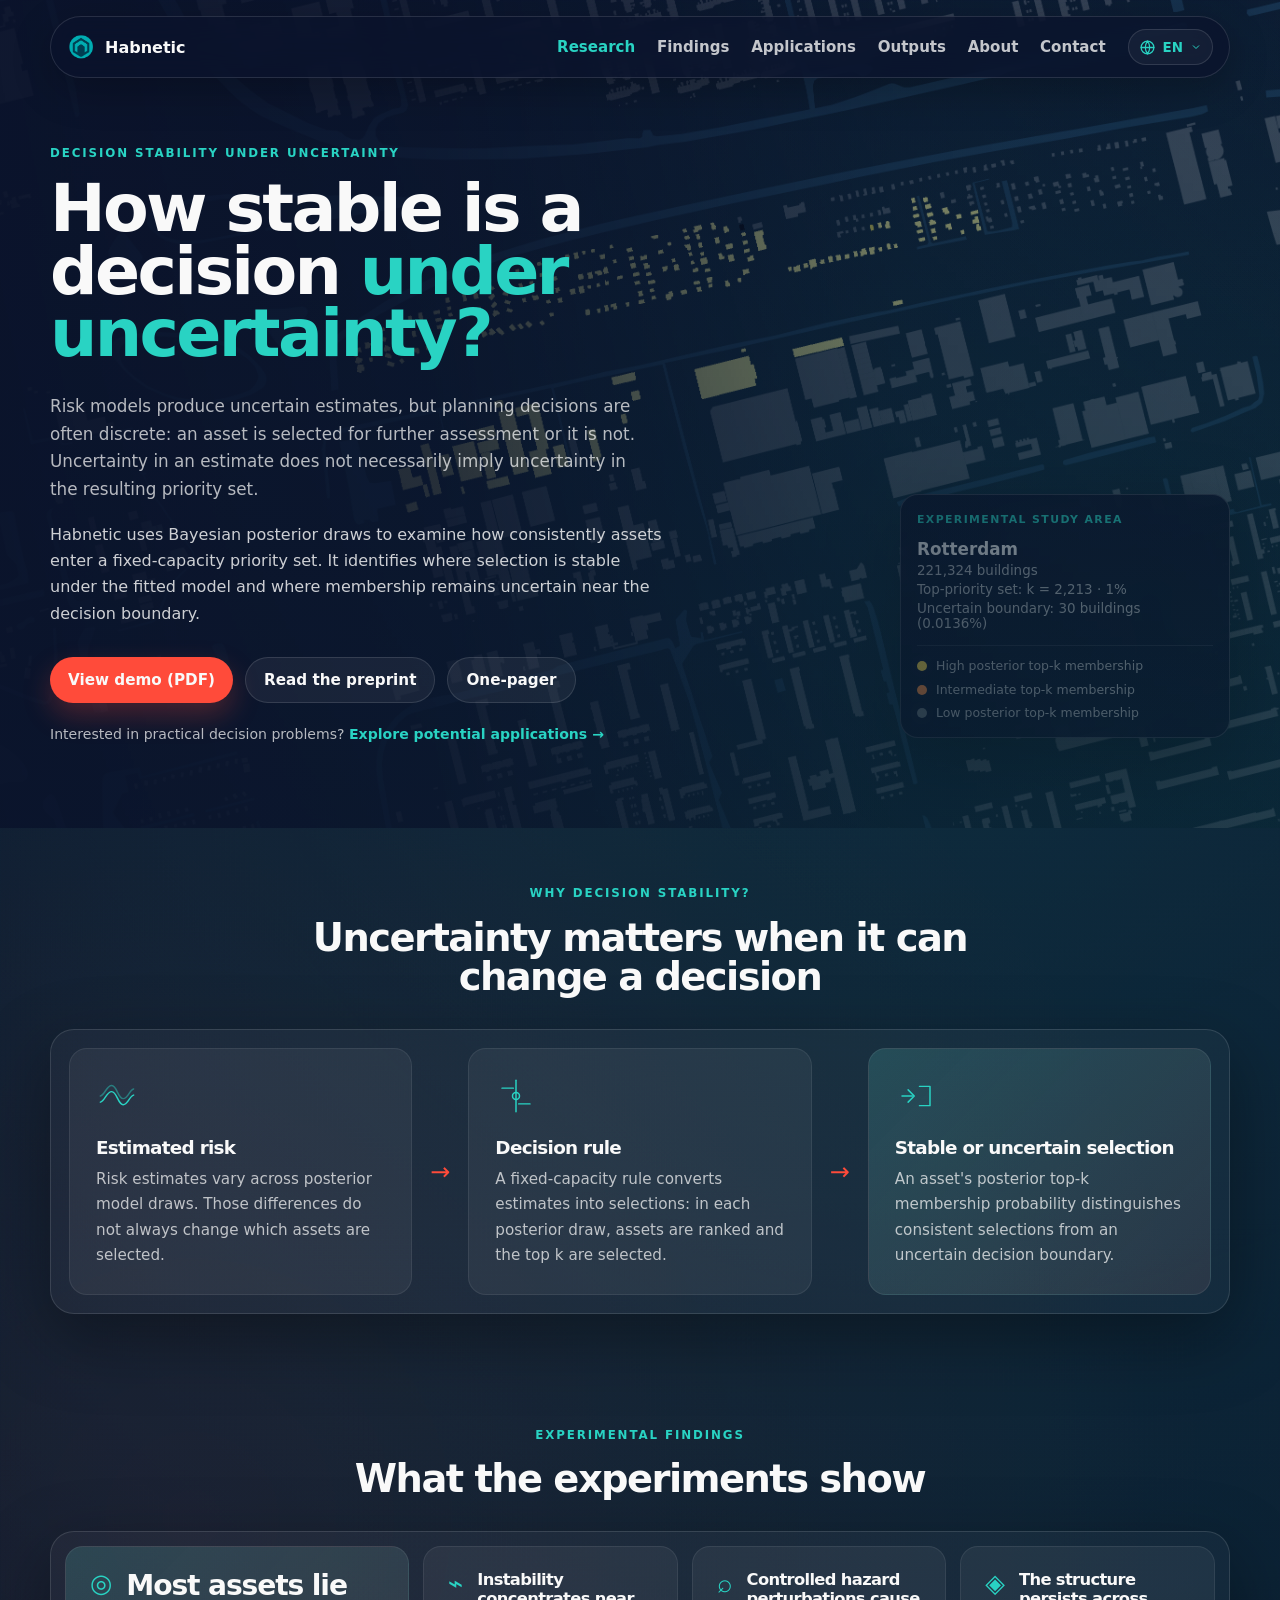
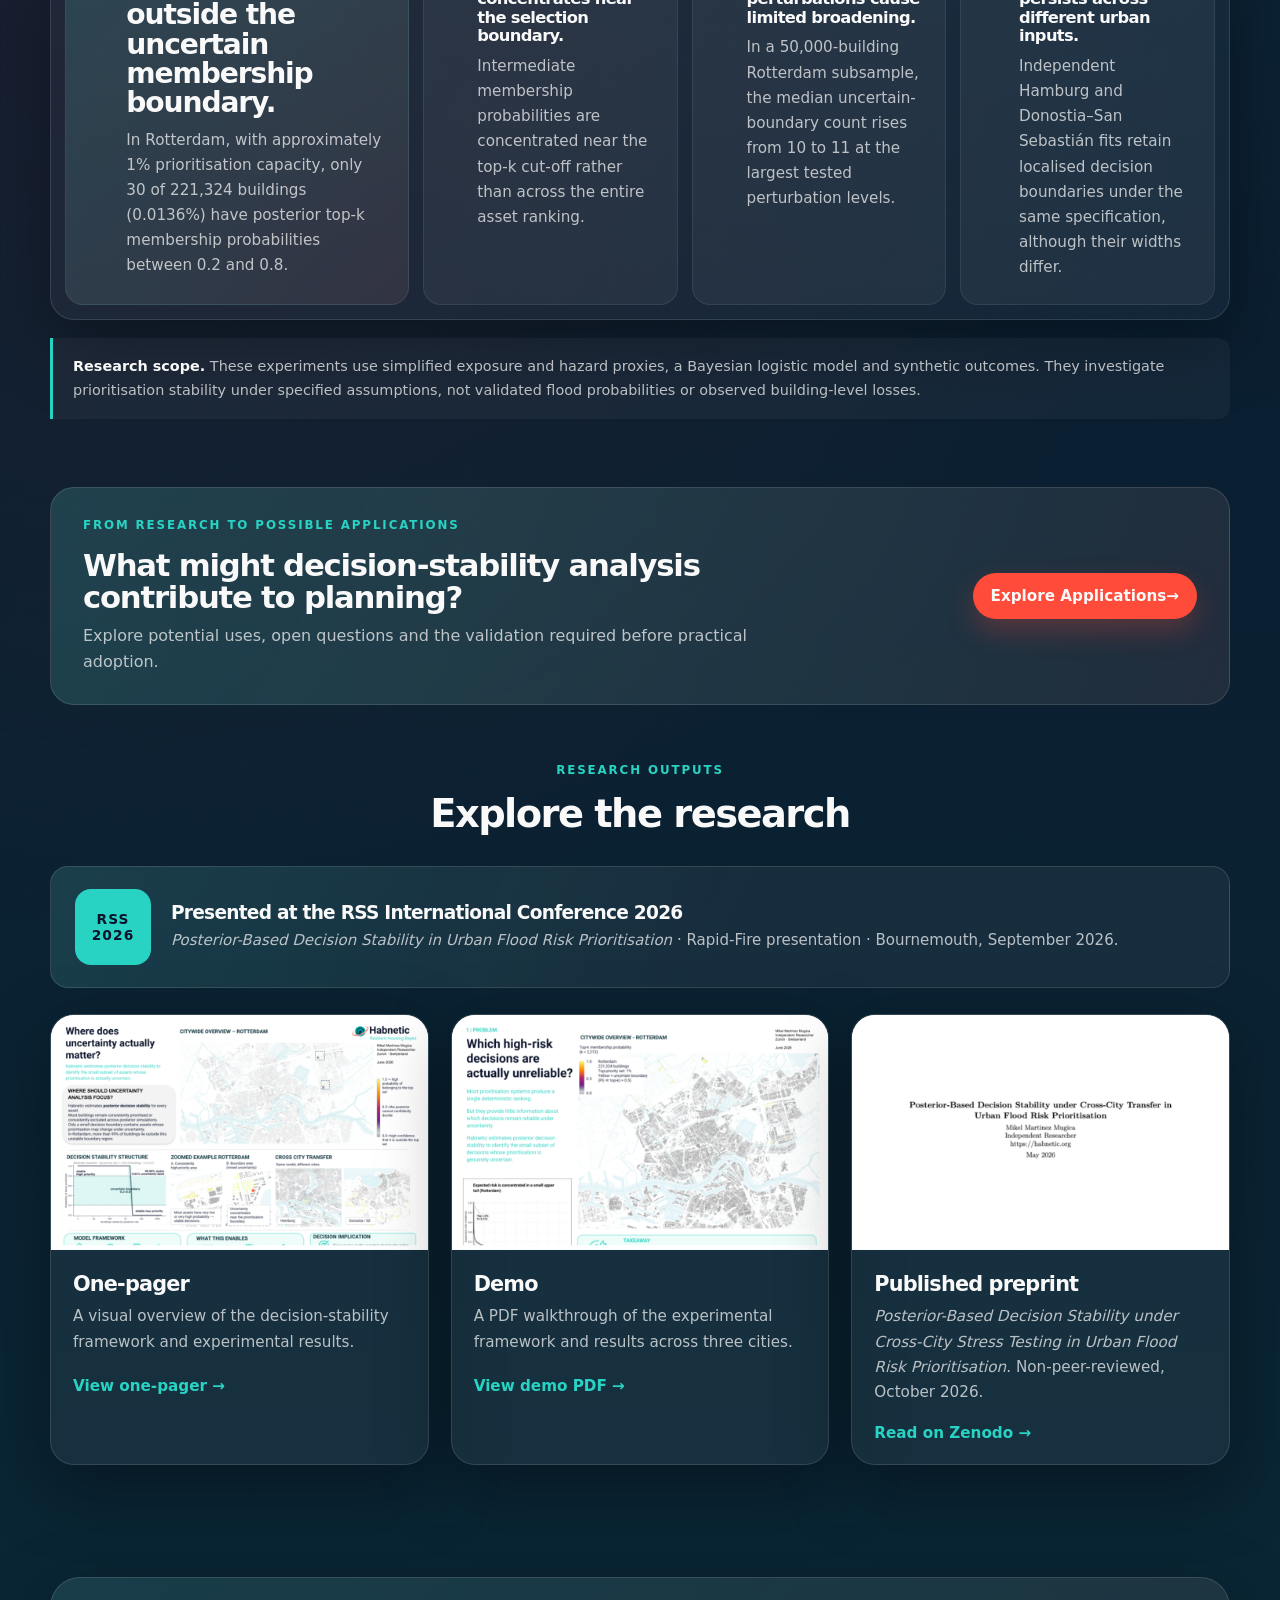
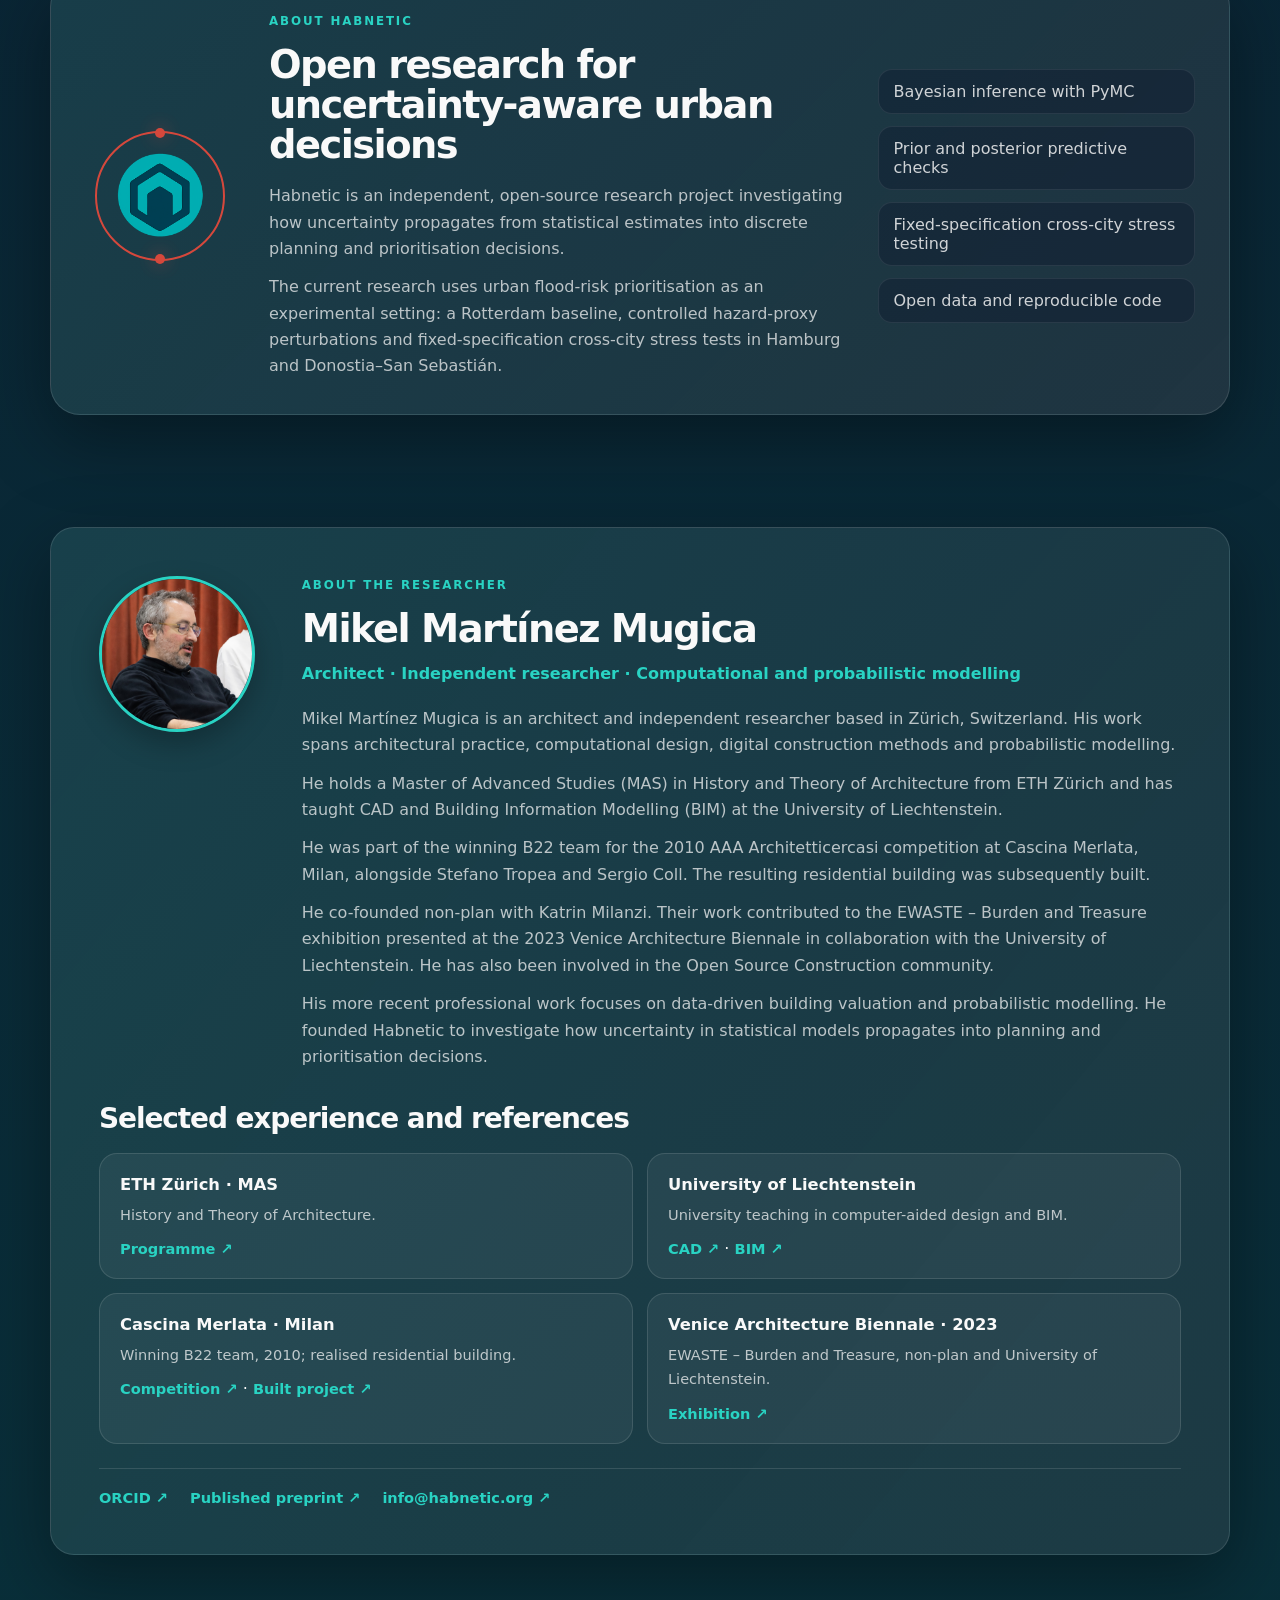
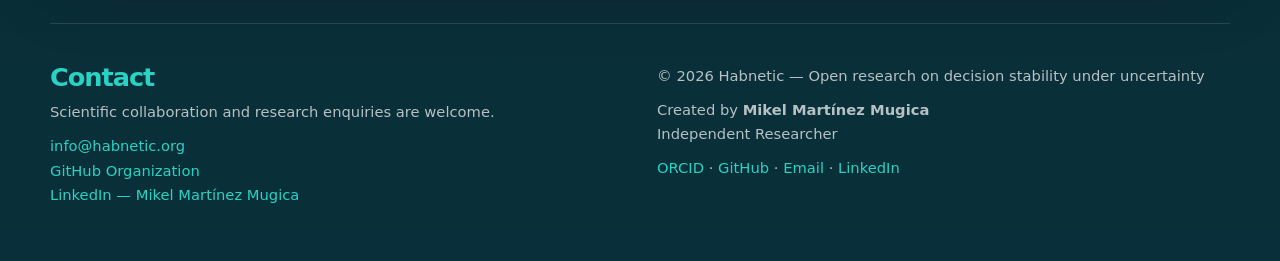
==== commit 2770f806: "Update: Webpage aboout me" ====
--- a/index.html
+++ b/index.html
@@ -16,6 +16,7 @@
 <meta content="summary_large_image" name="twitter:card"/>
 <link href="/assets/images/favicon.png" rel="icon" type="image/png"/>
 <link href="/styles.css" rel="stylesheet"/>
+<link href="/about.css" rel="stylesheet"/>
 <style>
     /* Decision-stability explainer */
     .decision-panel {
@@ -156,7 +157,7 @@
           y=l.getElementsByTagName(r)[0];y.parentNode.insertBefore(t,y);
       })(window, document, "clarity", "script", "xjqiwto2h2");
   </script>
-</meta><meta content="en_GB" property="og:locale"/><link href="https://habnetic.org/" hreflang="en" rel="alternate"/><link href="https://habnetic.org/de/" hreflang="de-CH" rel="alternate"/><link href="https://habnetic.org/es/" hreflang="es" rel="alternate"/><link href="https://habnetic.org/eu/" hreflang="eu" rel="alternate"/><link href="https://habnetic.org/" hreflang="x-default" rel="alternate"/></head>
+<meta content="en_GB" property="og:locale"/><link href="https://habnetic.org/" hreflang="en" rel="alternate"/><link href="https://habnetic.org/de/" hreflang="de-CH" rel="alternate"/><link href="https://habnetic.org/es/" hreflang="es" rel="alternate"/><link href="https://habnetic.org/eu/" hreflang="eu" rel="alternate"/><link href="https://habnetic.org/" hreflang="x-default" rel="alternate"/></head>
 <body>
 <a class="skip-link" href="#main">Skip to content</a>
 <header class="site-header">
@@ -172,13 +173,7 @@
 <a href="/#about">About</a>
 <a href="/#contact">Contact</a>
 </nav>
-<!-- Language selector: English available; do not link to unpublished translations.
-         Future routes for this page:
-         DE: /de/
-         ES: /es/
-         EU: /eu/
-         Once translated pages exist, replace their disabled spans with <a href="...">.
-         Add reciprocal hreflang tags only when the corresponding URLs are live. -->
+<!-- Language switcher: links to equivalent pages in all four languages. -->
 <details class="language-menu">
 <summary aria-label="Choose language. Current language: English">
 <svg aria-hidden="true" class="language-menu-icon" fill="none" stroke="currentColor" stroke-linecap="round" stroke-linejoin="round" stroke-width="1.8" viewbox="0 0 24 24"><circle cx="12" cy="12" r="9"></circle><path d="M3 12h18M12 3a15 15 0 0 1 0 18M12 3a15 15 0 0 0 0 18"></path></svg>
@@ -391,6 +386,28 @@
 <li>Open data and reproducible code</li>
 </ul>
 </div>
+</section>
+
+<!-- Researcher biography: independent of the Habnetic project summary -->
+<section id="researcher" class="section researcher-section" aria-labelledby="researcher-title">
+  <div class="researcher-panel">
+    <div class="researcher-top">
+      <div class="researcher-portrait" aria-hidden="true"><span>MM</span></div>
+      <div class="researcher-copy">
+        <p class="eyebrow">About the researcher</p>
+        <h2 id="researcher-title">Mikel Martínez Mugica</h2>
+        <p class="researcher-role">Architect · Independent researcher · Computational and probabilistic modelling</p>
+        <p>Mikel Martínez Mugica is an architect and independent researcher based in Zürich, Switzerland. His work spans architectural practice, computational design, digital construction methods and probabilistic modelling.</p><p>He holds a Master of Advanced Studies (MAS) in History and Theory of Architecture from ETH Zürich and has taught CAD and Building Information Modelling (BIM) at the University of Liechtenstein.</p><p>He was part of the winning B22 team for the 2010 AAA Architetticercasi competition at Cascina Merlata, Milan, alongside Stefano Tropea and Sergio Coll. The resulting residential building was subsequently built.</p><p>He co-founded non-plan with Katrin Milanzi. Their work contributed to the EWASTE – Burden and Treasure exhibition presented at the 2023 Venice Architecture Biennale in collaboration with the University of Liechtenstein. He has also been involved in the Open Source Construction community.</p><p>His more recent professional work focuses on data-driven building valuation and probabilistic modelling. He founded Habnetic to investigate how uncertainty in statistical models propagates into planning and prioritisation decisions.</p>
+      </div>
+    </div>
+    <h3 class="researcher-subheading">Selected experience and references</h3>
+    <ul class="researcher-milestones"><li><h4>ETH Zürich · MAS</h4><p>History and Theory of Architecture.</p> <span class="researcher-ref-links"><a href="https://gta.arch.ethz.ch/en/programmes/gta-mas-programme.html" target="_blank" rel="noopener noreferrer">Programme <span aria-hidden="true">↗</span></a></span></li><li><h4>University of Liechtenstein</h4><p>University teaching in computer-aided design and BIM.</p> <span class="researcher-ref-links"><a href="https://www.uni.li/en/node/127033" target="_blank" rel="noopener noreferrer">CAD <span aria-hidden="true">↗</span></a> · <a href="https://www.uni.li/en/node/127520" target="_blank" rel="noopener noreferrer">BIM <span aria-hidden="true">↗</span></a></span></li><li><h4>Cascina Merlata · Milan</h4><p>Winning B22 team, 2010; realised residential building.</p> <span class="researcher-ref-links"><a href="https://www.b22.it/en/news/aaa-architetticercasi-2010/" target="_blank" rel="noopener noreferrer">Competition <span aria-hidden="true">↗</span></a> · <a href="https://www.b22.it/en/projects/cascina-merlata-housing-sociale/" target="_blank" rel="noopener noreferrer">Built project <span aria-hidden="true">↗</span></a></span></li><li><h4>Venice Architecture Biennale · 2023</h4><p>EWASTE – Burden and Treasure, non-plan and University of Liechtenstein.</p> <span class="researcher-ref-links"><a href="https://uni.li/en/news/2024/04/biennale-exhibition-ewaste-burden-and-treasure-liechtenstein" target="_blank" rel="noopener noreferrer">Exhibition <span aria-hidden="true">↗</span></a></span></li></ul>
+    <div class="researcher-identity" aria-label="Research identity">
+      <a href="https://orcid.org/0009-0006-5170-4405" target="_blank" rel="noopener noreferrer">ORCID <span aria-hidden="true">↗</span></a>
+      <a href="https://doi.org/10.5281/zenodo.23110714" target="_blank" rel="noopener noreferrer">Published preprint <span aria-hidden="true">↗</span></a>
+      <a href="mailto:info@habnetic.org">info@habnetic.org <span aria-hidden="true">↗</span></a>
+    </div>
+  </div>
 </section>
 </main>
 <footer class="site-footer" id="contact">
--- a/about.css
+++ b/about.css
@@ -0,0 +1,115 @@
+/* Habnetic researcher profile. Additive stylesheet: existing styles.css is unchanged. */
+.researcher-panel {
+  padding: clamp(24px, 4vw, 48px);
+  background: linear-gradient(130deg, rgba(41, 211, 195, .075), rgba(255, 75, 58, .025)), var(--panel);
+  border: 1px solid var(--border);
+  border-radius: var(--radius);
+  box-shadow: var(--shadow);
+}
+.researcher-top {
+  display: grid;
+  grid-template-columns: 158px minmax(0, 1fr);
+  gap: clamp(24px, 3.5vw, 48px);
+  align-items: start;
+}
+.researcher-portrait {
+  width: 156px;
+  height: 156px;
+  position: relative;
+  border-radius: 50%;
+  overflow: hidden;
+  border: 3px solid var(--turquoise);
+  background: linear-gradient(145deg, rgba(41, 211, 195, .15), rgba(11, 19, 43, .9));
+  display: grid;
+  place-items: center;
+  box-shadow: 0 12px 28px rgba(0,0,0,.25);
+}
+.researcher-portrait span {
+  font-size: 2.4rem;
+  font-weight: 800;
+  color: var(--turquoise);
+}
+/* Place your real portrait at /assets/images/about/mikel-martinez-mugica.jpg .
+   If it is absent, the initials MM remain visible automatically. */
+.researcher-portrait::after {
+  content: "";
+  position: absolute;
+  inset: 0;
+  background: url("/assets/images/about/mikel-martinez-mugica.jpg") center 28% / cover no-repeat;
+}
+.researcher-copy h2 { margin-bottom: 12px; }
+.researcher-role {
+  color: var(--turquoise);
+  font-weight: 650;
+  margin-bottom: 18px;
+  overflow-wrap: anywhere;
+}
+.researcher-copy p + p { margin-top: 12px; }
+.researcher-subheading {
+  margin: 32px 0 18px;
+  color: var(--white);
+  font-size: clamp(1.35rem, 2.4vw, 1.75rem);
+}
+.researcher-milestones {
+  list-style: none;
+  display: grid;
+  grid-template-columns: repeat(2, minmax(0,1fr));
+  gap: 14px;
+}
+.researcher-milestones li {
+  padding: 20px;
+  background: var(--panel);
+  border: 1px solid var(--border);
+  border-radius: 18px;
+  min-width: 0;
+}
+.researcher-milestones h4 { font-size: 1.02rem; line-height: 1.35; margin-bottom: 7px; }
+.researcher-milestones p { font-size: .91rem; }
+.researcher-ref-links { display: block; margin-top: 12px; }
+.researcher-ref-links a, .researcher-identity a {
+  color: var(--turquoise);
+  font-size: .91rem;
+  font-weight: 650;
+  text-decoration: underline;
+  text-decoration-color: transparent;
+  text-underline-offset: .2em;
+}
+.researcher-ref-links a:hover, .researcher-identity a:hover,
+.researcher-ref-links a:focus-visible, .researcher-identity a:focus-visible {
+  color: var(--white);
+  text-decoration-color: currentColor;
+}
+.researcher-identity {
+  display: flex;
+  flex-wrap: wrap;
+  gap: 12px 22px;
+  margin-top: 24px;
+  padding-top: 20px;
+  border-top: 1px solid var(--border);
+}
+.researcher-teaser {
+  display: flex;
+  align-items: center;
+  justify-content: space-between;
+  gap: 30px;
+  padding: 28px 34px;
+  border: 1px solid var(--border);
+  border-radius: var(--radius);
+  background: linear-gradient(120deg, rgba(41, 211, 195, .08), transparent), var(--panel);
+}
+.researcher-teaser > div { flex: 1; min-width: 0; }
+.researcher-teaser h2 { font-size: clamp(1.65rem, 2.6vw, 2.3rem); margin-bottom: 12px; }
+.researcher-teaser p:not(.eyebrow) { max-width: 710px; }
+.researcher-teaser .btn { flex-shrink: 0; text-align: center; }
+@media (max-width: 800px) {
+  .researcher-top { grid-template-columns: 1fr; }
+  .researcher-teaser { flex-direction: column; align-items: stretch; }
+  .researcher-teaser .btn { align-self: flex-start; }
+}
+@media (max-width: 600px) {
+  .researcher-panel { padding: 22px; }
+  .researcher-portrait { width: 120px; height: 120px; }
+  .researcher-milestones { grid-template-columns: 1fr; }
+  .researcher-teaser { padding: 22px; }
+  .researcher-teaser .btn { align-self: stretch; }
+}
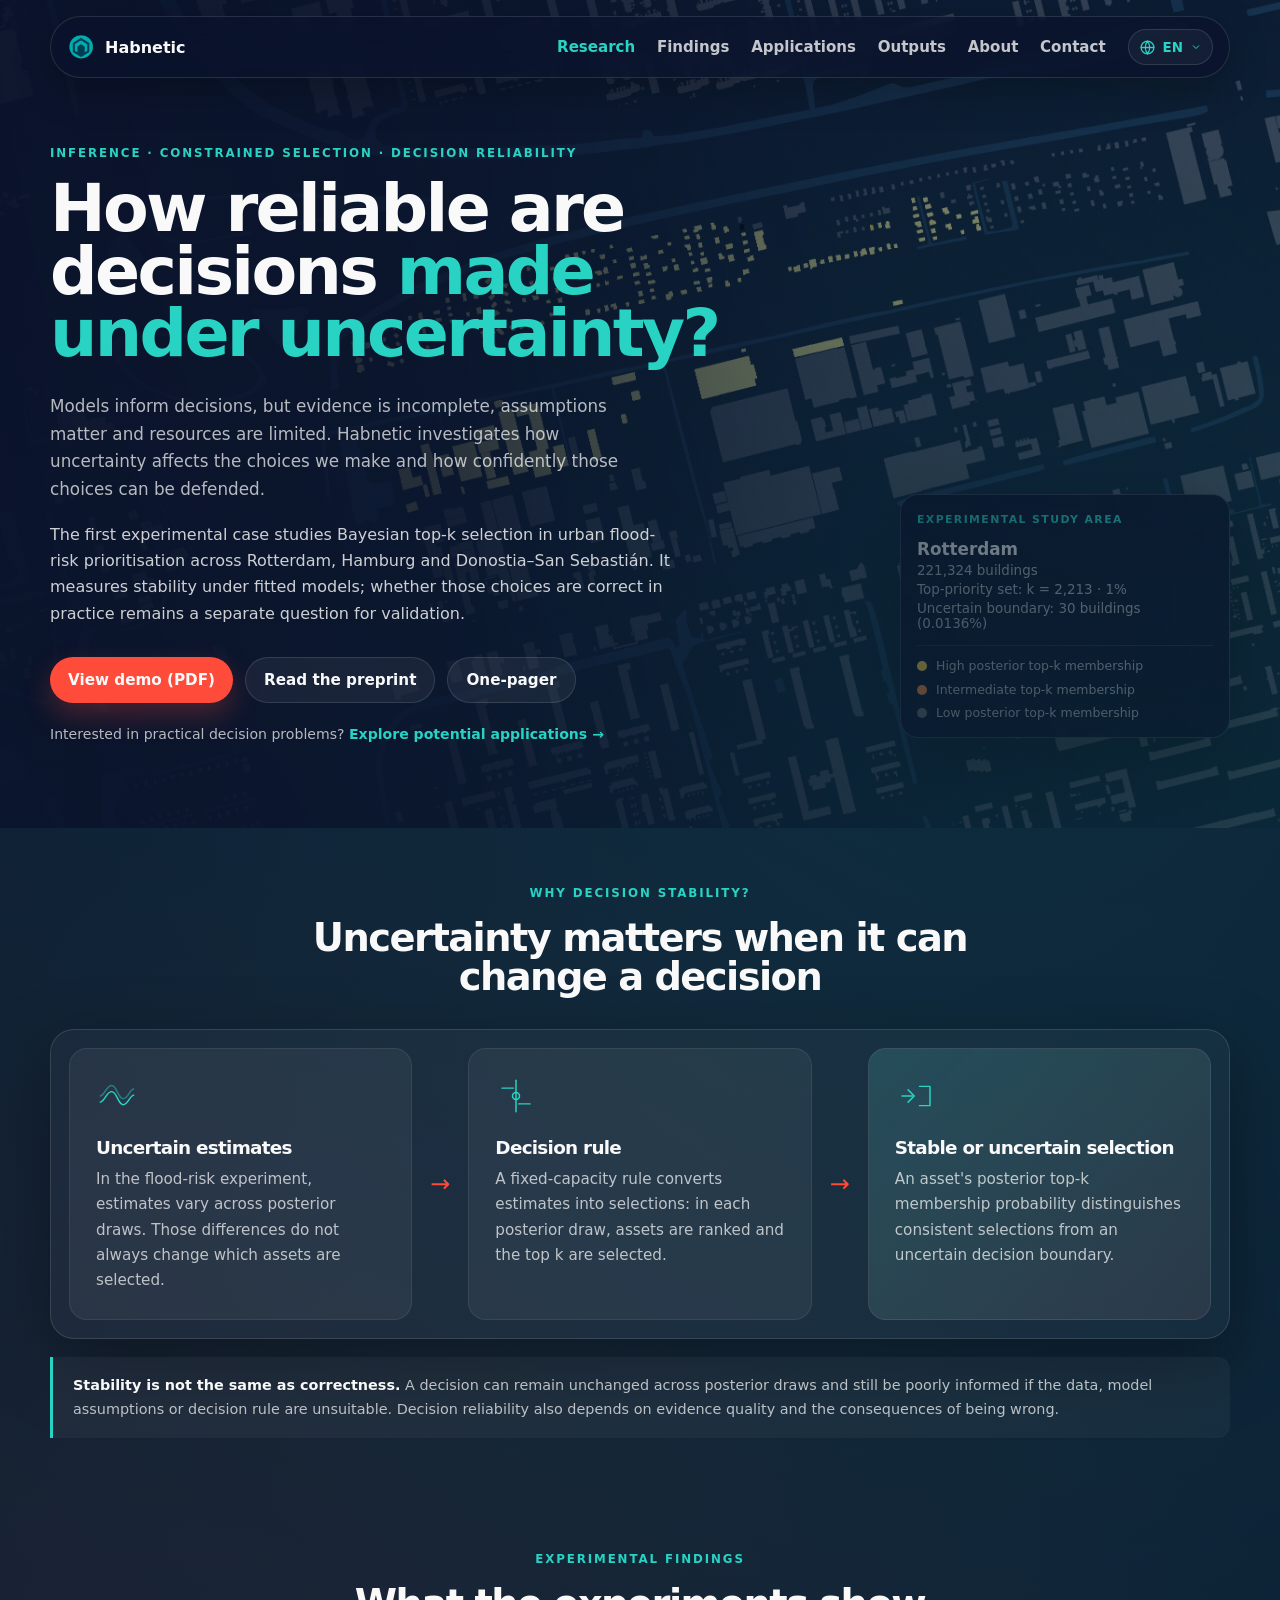
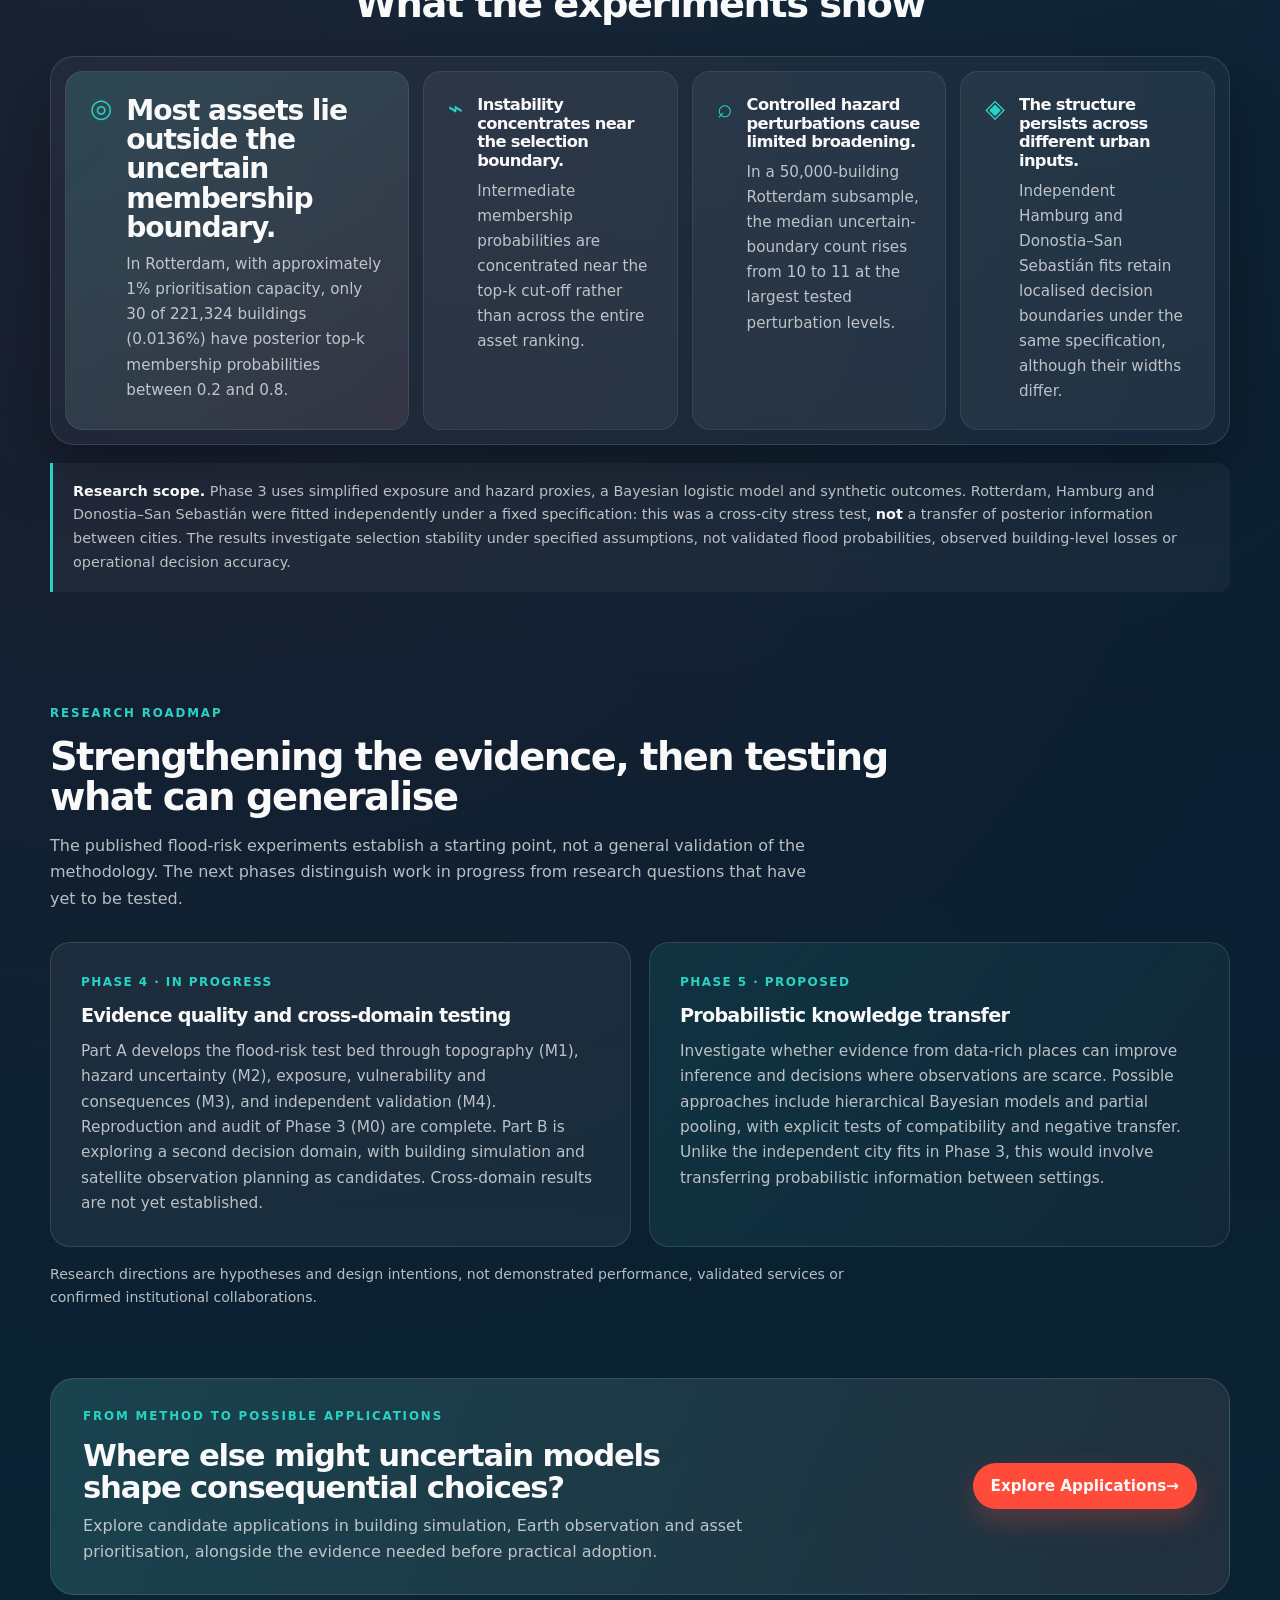
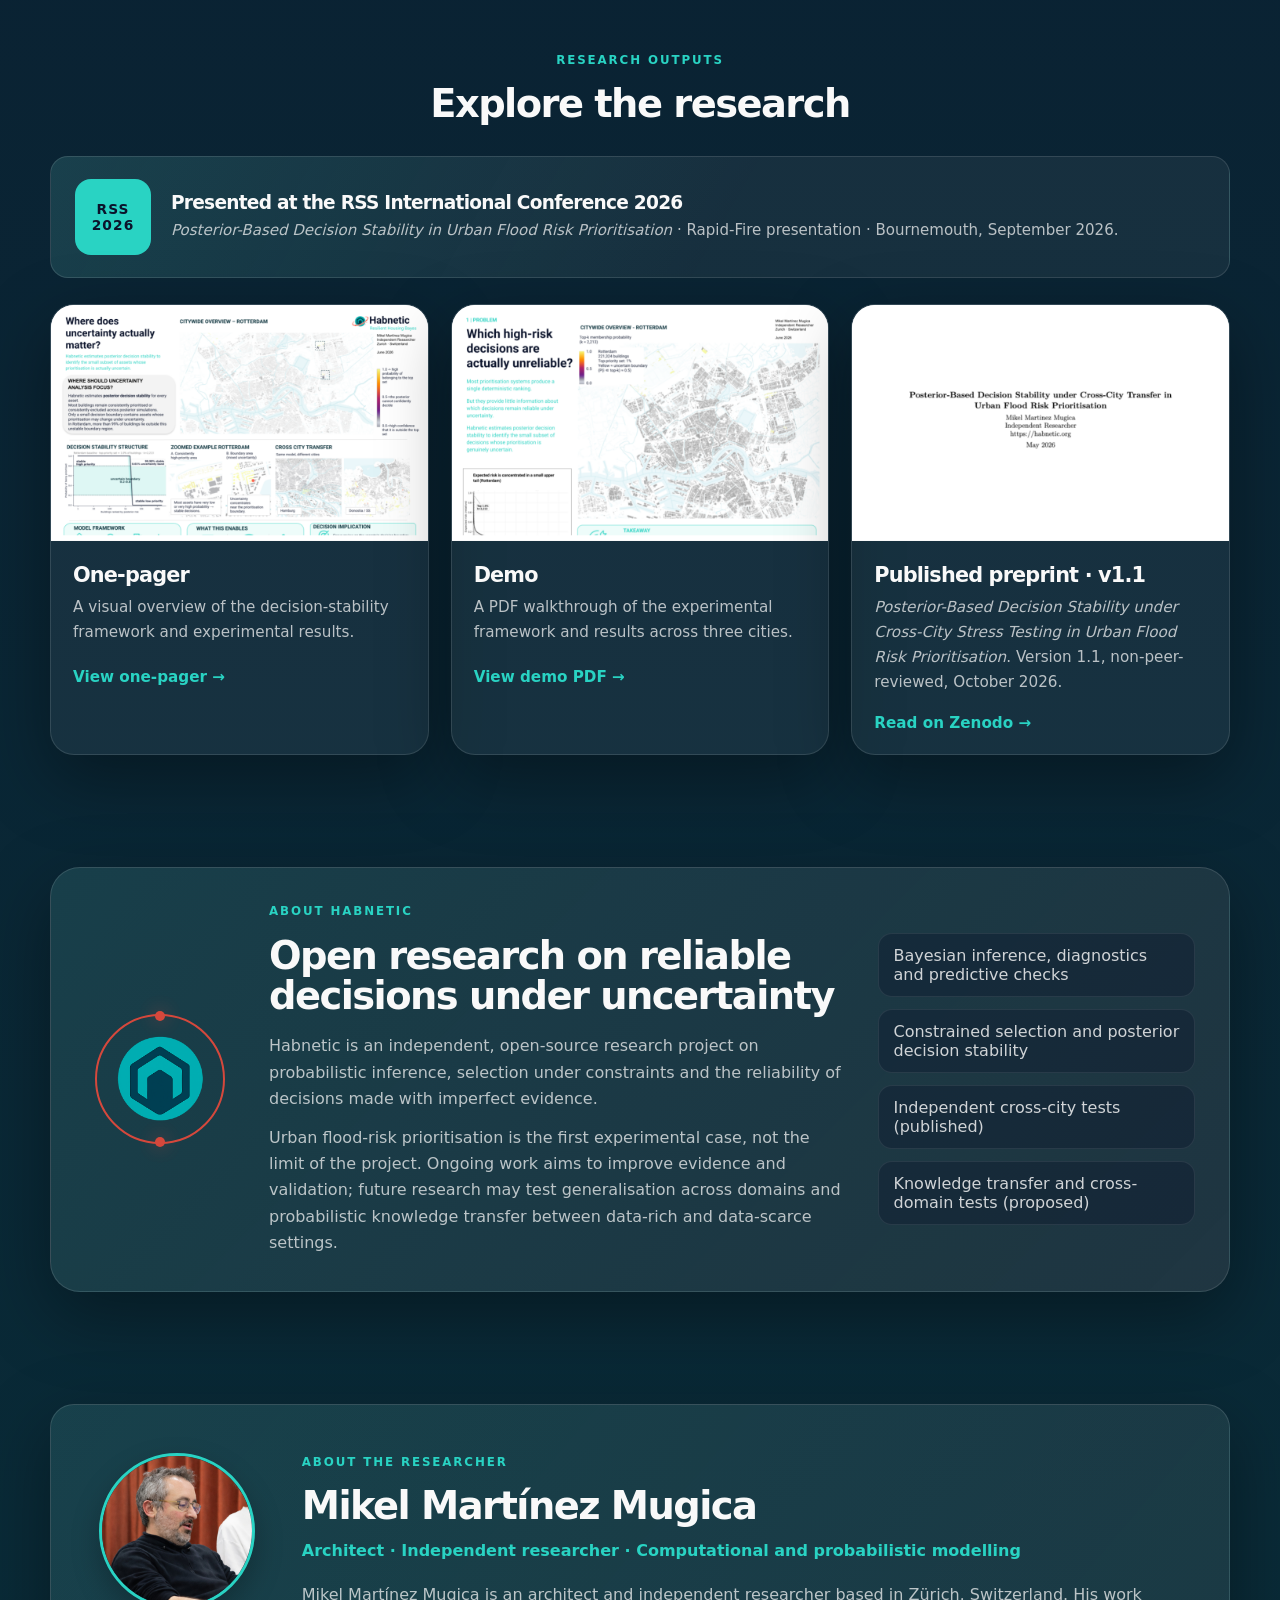
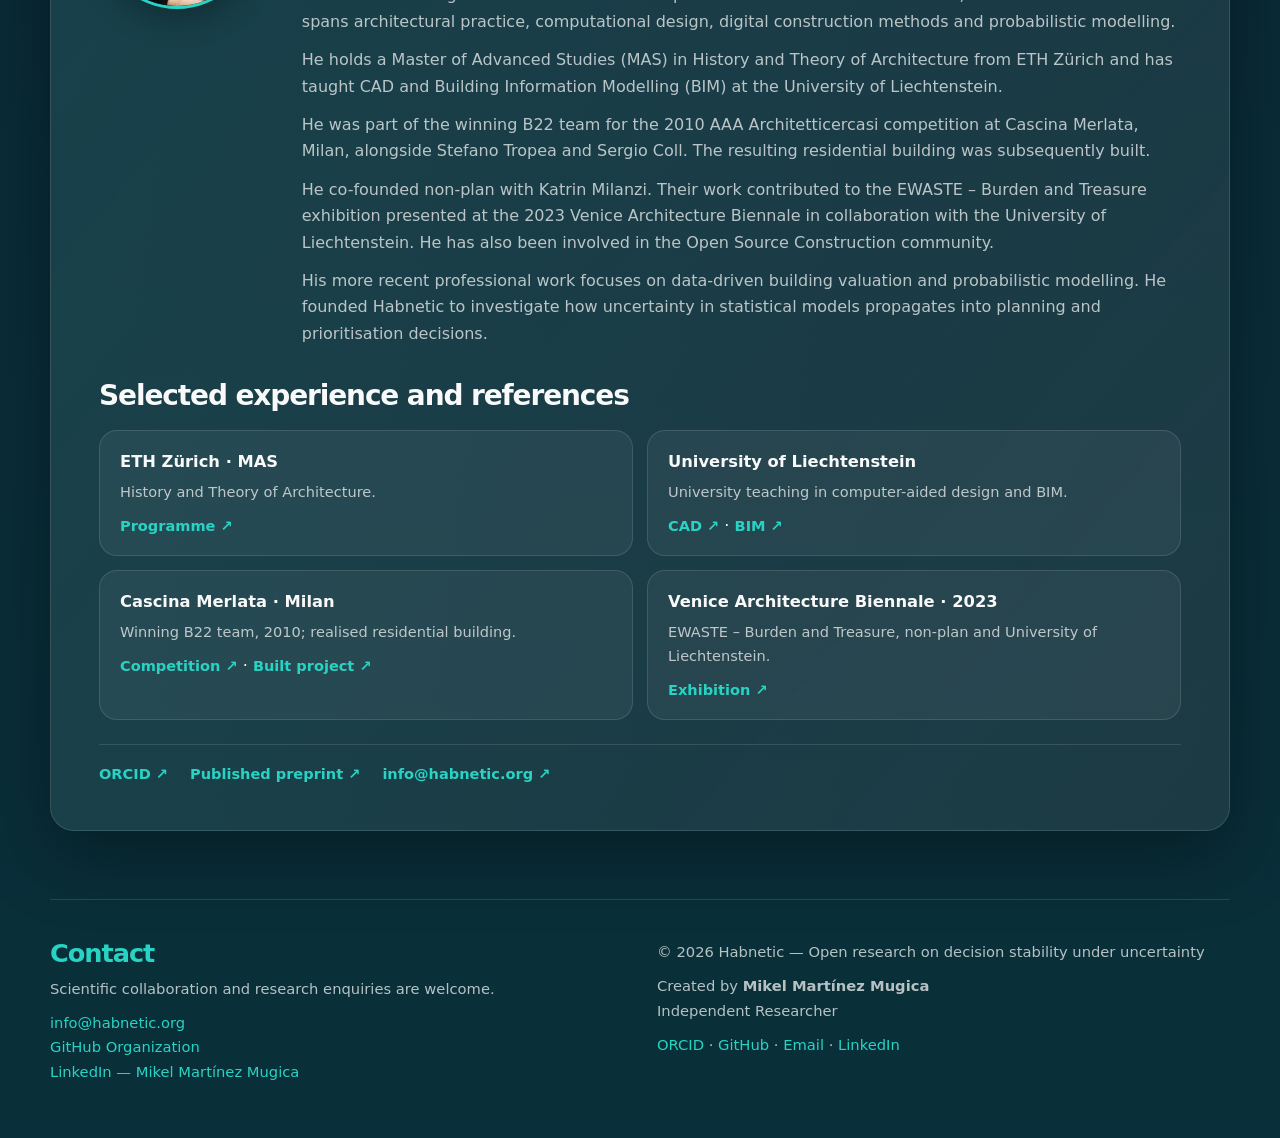
==== commit fee8ae4e: "update: paper v1.1 website" ====
--- a/index.html
+++ b/index.html
@@ -5,11 +5,11 @@
 <meta charset="utf-8"/>
 <meta content="OfWMRhAWWNQ1nZcVbK0dRLGUdzLj9I5eCcz_EuerePI" name="google-site-verification">
 <meta content="width=device-width, initial-scale=1" name="viewport"/>
-<title>Habnetic — Decision stability under uncertainty</title>
-<meta content="Habnetic investigates how uncertainty affects discrete prioritisation decisions using Bayesian methods, with urban flood risk as an experimental case study." name="description"/>
+<title>Habnetic — Reliable decisions under uncertainty</title>
+<meta content="Habnetic is independent open-source research on probabilistic inference, constrained selection and decision reliability under uncertainty. Urban flood-risk prioritisation is its first experimental case." name="description"/>
 <link href="https://habnetic.org/" rel="canonical"/>
-<meta content="Habnetic — Decision stability under uncertainty" property="og:title"/>
-<meta content="How stable are priority selections when the underlying risk estimates are uncertain?" property="og:description"/>
+<meta content="Habnetic — Reliable decisions under uncertainty" property="og:title"/>
+<meta content="Researching the reliability of decisions under uncertain evidence, model assumptions and limited resources." property="og:description"/>
 <meta content="website" property="og:type"/>
 <meta content="https://habnetic.org/" property="og:url"/>
 <meta content="https://habnetic.org/assets/images/og-image.png" property="og:image"/>
@@ -188,20 +188,20 @@
 <main id="main">
 <section class="hero" id="home">
 <div class="hero-content">
-<p class="eyebrow">Decision stability under uncertainty</p>
+<p class="eyebrow">Inference · Constrained selection · Decision reliability</p>
 <h1>
-          How stable is a decision
-          <span>under uncertainty?</span>
+          How reliable are decisions
+          <span>made under uncertainty?</span>
 </h1>
 <p class="hero-subtitle">
-          Risk models produce uncertain estimates, but planning decisions are often discrete: an asset is selected for further assessment or it is not. Uncertainty in an estimate does not necessarily imply uncertainty in the resulting priority set.
+          Models inform decisions, but evidence is incomplete, assumptions matter and resources are limited. Habnetic investigates how uncertainty affects the choices we make and how confidently those choices can be defended.
         </p>
 <p class="hero-problem">
-          Habnetic uses Bayesian posterior draws to examine how consistently assets enter a fixed-capacity priority set. It identifies where selection is stable under the fitted model and where membership remains uncertain near the decision boundary.
+          The first experimental case studies Bayesian top-k selection in urban flood-risk prioritisation across Rotterdam, Hamburg and Donostia–San Sebastián. It measures stability under fitted models; whether those choices are correct in practice remains a separate question for validation.
         </p>
 <div class="hero-actions">
 <a class="btn btn-primary" href="/assets/docs/habnetic_demo.pdf">View demo (PDF)</a>
-<a class="btn btn-secondary" href="https://doi.org/10.5281/zenodo.23110714" rel="noopener noreferrer" target="_blank">Read the preprint</a>
+<a class="btn btn-secondary" href="https://doi.org/10.5281/zenodo.23599344" rel="noopener noreferrer" target="_blank">Read the preprint</a>
 <a class="btn btn-secondary" href="/assets/docs/habnetic_onepager.pdf">One-pager</a>
 </div>
 <p class="hero-applications-link">Interested in practical decision problems? <a href="/applications/">Explore potential applications <span aria-hidden="true">→</span></a></p>
@@ -247,8 +247,8 @@
 <path d="M5 24c5-1 7-12 13-12s7 15 13 15 7-10 12-11" opacity=".45"></path>
 </svg>
 </div>
-<h3>Estimated risk</h3>
-<p>Risk estimates vary across posterior model draws. Those differences do not always change which assets are selected.</p>
+<h3>Uncertain estimates</h3>
+<p>In the flood-risk experiment, estimates vary across posterior draws. Those differences do not always change which assets are selected.</p>
 </article>
 <span aria-hidden="true" class="decision-arrow">→</span>
 <article class="decision-step">
@@ -275,6 +275,7 @@
 <p>An asset's posterior top-k membership probability distinguishes consistent selections from an uncertain decision boundary.</p>
 </article>
 </div>
+<p class="research-scope"><strong>Stability is not the same as correctness.</strong> A decision can remain unchanged across posterior draws and still be poorly informed if the data, model assumptions or decision rule are unsuitable. Decision reliability also depends on evidence quality and the consequences of being wrong.</p>
 </section>
 <section class="section" id="findings">
 <div class="section-heading">
@@ -312,14 +313,34 @@
 </div>
 </div>
 <div class="research-scope">
-<strong>Research scope.</strong> These experiments use simplified exposure and hazard proxies, a Bayesian logistic model and synthetic outcomes. They investigate prioritisation stability under specified assumptions, not validated flood probabilities or observed building-level losses.
+<strong>Research scope.</strong> Phase 3 uses simplified exposure and hazard proxies, a Bayesian logistic model and synthetic outcomes. Rotterdam, Hamburg and Donostia–San Sebastián were fitted independently under a fixed specification: this was a cross-city stress test, <strong>not</strong> a transfer of posterior information between cities. The results investigate selection stability under specified assumptions, not validated flood probabilities, observed building-level losses or operational decision accuracy.
       </div>
 </section>
+<section aria-labelledby="direction-title" class="section" id="research-direction">
+<div class="app-section-heading">
+<p class="eyebrow">Research roadmap</p>
+<h2 id="direction-title">Strengthening the evidence, then testing what can generalise</h2>
+<p>The published flood-risk experiments establish a starting point, not a general validation of the methodology. The next phases distinguish work in progress from research questions that have yet to be tested.</p>
+</div>
+<div class="app-grid-2">
+<article class="app-card">
+<p class="card-kicker">Phase 4 · In progress</p>
+<h3>Evidence quality and cross-domain testing</h3>
+<p>Part A develops the flood-risk test bed through topography (M1), hazard uncertainty (M2), exposure, vulnerability and consequences (M3), and independent validation (M4). Reproduction and audit of Phase 3 (M0) are complete. Part B is exploring a second decision domain, with building simulation and satellite observation planning as candidates. Cross-domain results are not yet established.</p>
+</article>
+<article class="app-card emphasis">
+<p class="card-kicker">Phase 5 · Proposed</p>
+<h3>Probabilistic knowledge transfer</h3>
+<p>Investigate whether evidence from data-rich places can improve inference and decisions where observations are scarce. Possible approaches include hierarchical Bayesian models and partial pooling, with explicit tests of compatibility and negative transfer. Unlike the independent city fits in Phase 3, this would involve transferring probabilistic information between settings.</p>
+</article>
+</div>
+<p class="app-note">Research directions are hypotheses and design intentions, not demonstrated performance, validated services or confirmed institutional collaborations.</p>
+</section>
 <aside aria-label="Explore practical relevance" class="crosslink-band section">
 <div>
-<p class="eyebrow">From research to possible applications</p>
-<h2>What might decision-stability analysis contribute to planning?</h2>
-<p>Explore potential uses, open questions and the validation required before practical adoption.</p>
+<p class="eyebrow">From method to possible applications</p>
+<h2>Where else might uncertain models shape consequential choices?</h2>
+<p>Explore candidate applications in building simulation, Earth observation and asset prioritisation, alongside the evidence needed before practical adoption.</p>
 </div>
 <a class="btn btn-primary" href="/applications/">Explore Applications <span aria-hidden="true">→</span></a>
 </aside>
@@ -355,9 +376,9 @@
 <article class="card">
 <img alt="Research paper preview" src="/assets/images/cards/paper-preview.png"/>
 <div class="card-body">
-<h3>Published preprint</h3>
-<p><em>Posterior-Based Decision Stability under Cross-City Stress Testing in Urban Flood Risk Prioritisation</em>. Non-peer-reviewed, October 2026.</p>
-<a href="https://doi.org/10.5281/zenodo.23110714" rel="noopener noreferrer" target="_blank">Read on Zenodo →</a>
+<h3>Published preprint · v1.1</h3>
+<p><em>Posterior-Based Decision Stability under Cross-City Stress Testing in Urban Flood Risk Prioritisation</em>. Version 1.1, non-peer-reviewed, October 2026.</p>
+<a href="https://doi.org/10.5281/zenodo.23599344" rel="noopener noreferrer" target="_blank">Read on Zenodo →</a>
 </div>
 </article>
 </div>
@@ -370,20 +391,20 @@
 </div>
 <div class="about-copy">
 <p class="eyebrow">About Habnetic</p>
-<h2>Open research for uncertainty-aware urban decisions</h2>
+<h2>Open research on reliable decisions under uncertainty</h2>
 <p>
-            Habnetic is an independent, open-source research project investigating how uncertainty
-            propagates from statistical estimates into discrete planning and prioritisation decisions.
+            Habnetic is an independent, open-source research project on probabilistic inference,
+            selection under constraints and the reliability of decisions made with imperfect evidence.
           </p>
 <p>
-            The current research uses urban flood-risk prioritisation as an experimental setting: a Rotterdam baseline, controlled hazard-proxy perturbations and fixed-specification cross-city stress tests in Hamburg and Donostia–San Sebastián.
+            Urban flood-risk prioritisation is the first experimental case, not the limit of the project. Ongoing work aims to improve evidence and validation; future research may test generalisation across domains and probabilistic knowledge transfer between data-rich and data-scarce settings.
           </p>
 </div>
 <ul class="about-list">
-<li>Bayesian inference with PyMC</li>
-<li>Prior and posterior predictive checks</li>
-<li>Fixed-specification cross-city stress testing</li>
-<li>Open data and reproducible code</li>
+<li>Bayesian inference, diagnostics and predictive checks</li>
+<li>Constrained selection and posterior decision stability</li>
+<li>Independent cross-city tests (published)</li>
+<li>Knowledge transfer and cross-domain tests (proposed)</li>
 </ul>
 </div>
 </section>
@@ -404,7 +425,7 @@
     <ul class="researcher-milestones"><li><h4>ETH Zürich · MAS</h4><p>History and Theory of Architecture.</p> <span class="researcher-ref-links"><a href="https://gta.arch.ethz.ch/en/programmes/gta-mas-programme.html" target="_blank" rel="noopener noreferrer">Programme <span aria-hidden="true">↗</span></a></span></li><li><h4>University of Liechtenstein</h4><p>University teaching in computer-aided design and BIM.</p> <span class="researcher-ref-links"><a href="https://www.uni.li/en/node/127033" target="_blank" rel="noopener noreferrer">CAD <span aria-hidden="true">↗</span></a> · <a href="https://www.uni.li/en/node/127520" target="_blank" rel="noopener noreferrer">BIM <span aria-hidden="true">↗</span></a></span></li><li><h4>Cascina Merlata · Milan</h4><p>Winning B22 team, 2010; realised residential building.</p> <span class="researcher-ref-links"><a href="https://www.b22.it/en/news/aaa-architetticercasi-2010/" target="_blank" rel="noopener noreferrer">Competition <span aria-hidden="true">↗</span></a> · <a href="https://www.b22.it/en/projects/cascina-merlata-housing-sociale/" target="_blank" rel="noopener noreferrer">Built project <span aria-hidden="true">↗</span></a></span></li><li><h4>Venice Architecture Biennale · 2023</h4><p>EWASTE – Burden and Treasure, non-plan and University of Liechtenstein.</p> <span class="researcher-ref-links"><a href="https://uni.li/en/news/2024/04/biennale-exhibition-ewaste-burden-and-treasure-liechtenstein" target="_blank" rel="noopener noreferrer">Exhibition <span aria-hidden="true">↗</span></a></span></li></ul>
     <div class="researcher-identity" aria-label="Research identity">
       <a href="https://orcid.org/0009-0006-5170-4405" target="_blank" rel="noopener noreferrer">ORCID <span aria-hidden="true">↗</span></a>
-      <a href="https://doi.org/10.5281/zenodo.23110714" target="_blank" rel="noopener noreferrer">Published preprint <span aria-hidden="true">↗</span></a>
+      <a href="https://doi.org/10.5281/zenodo.23599344" target="_blank" rel="noopener noreferrer">Published preprint <span aria-hidden="true">↗</span></a>
       <a href="mailto:info@habnetic.org">info@habnetic.org <span aria-hidden="true">↗</span></a>
     </div>
   </div>
